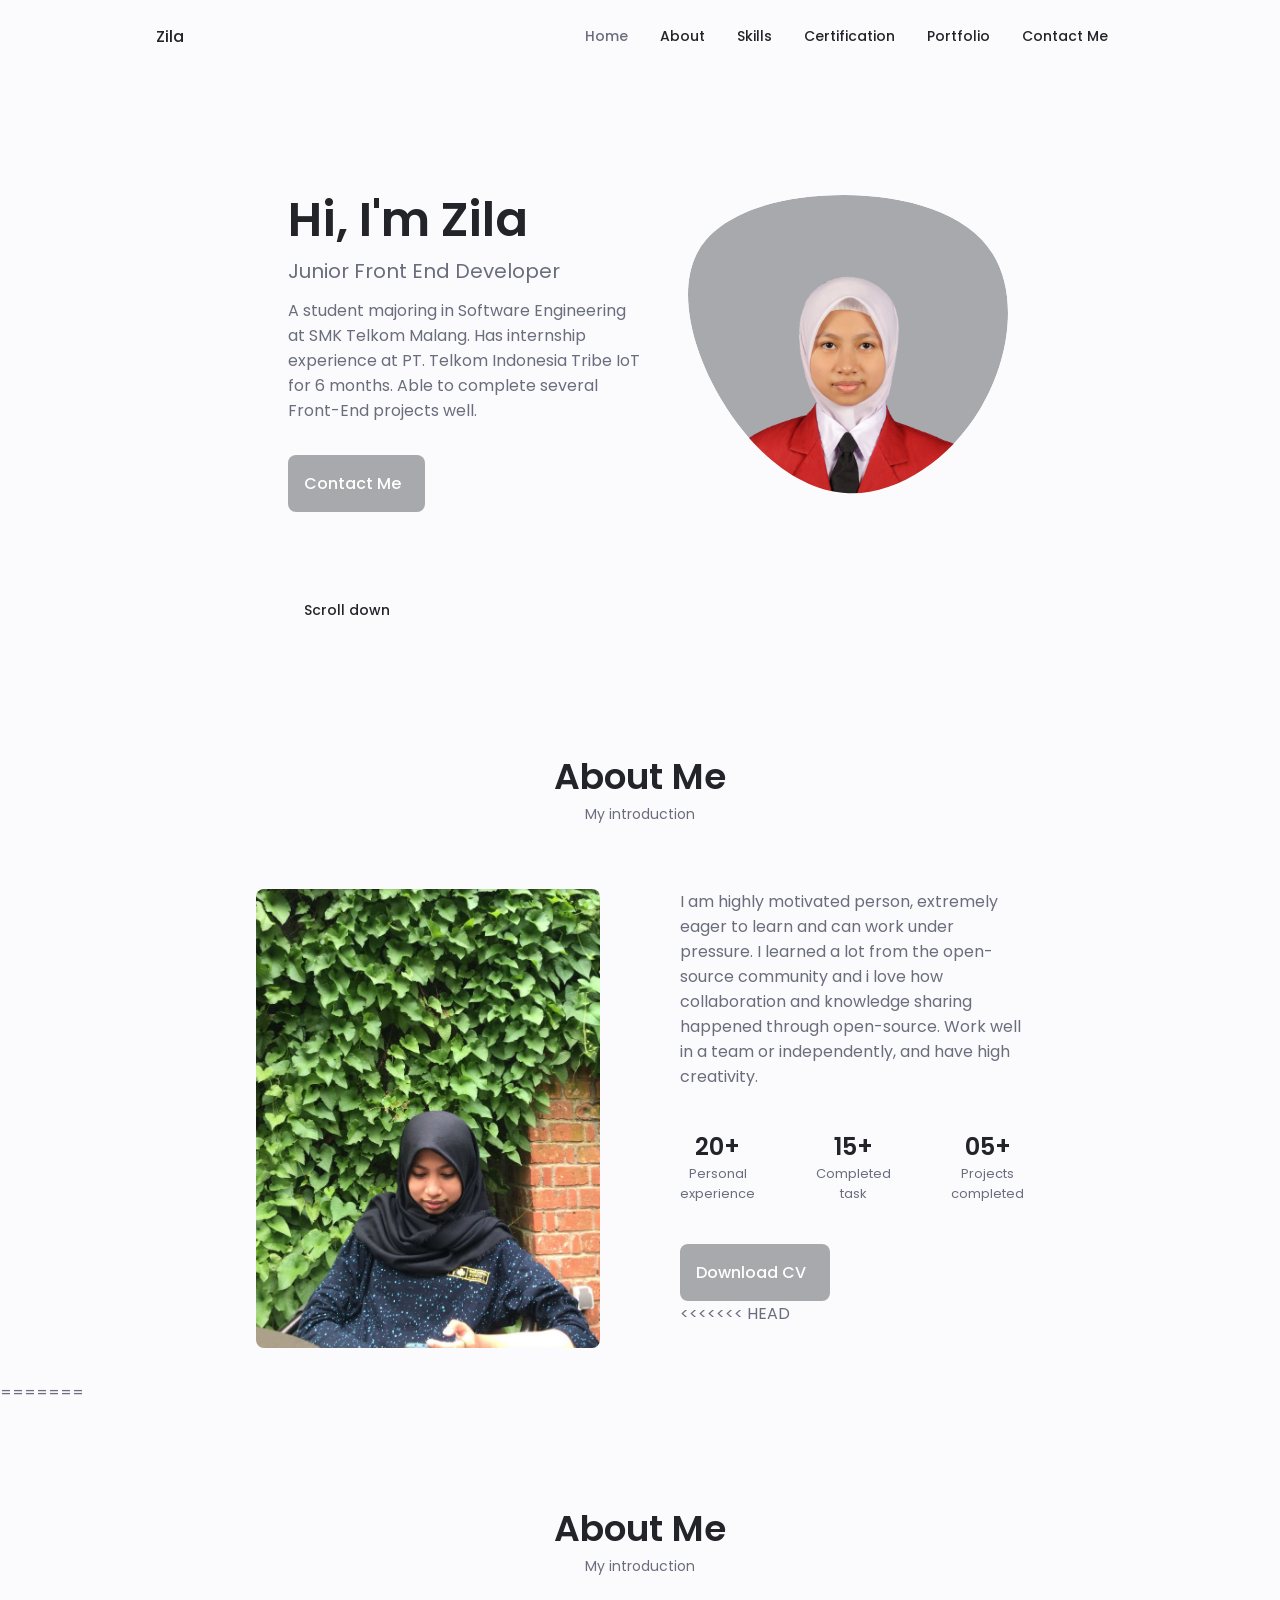
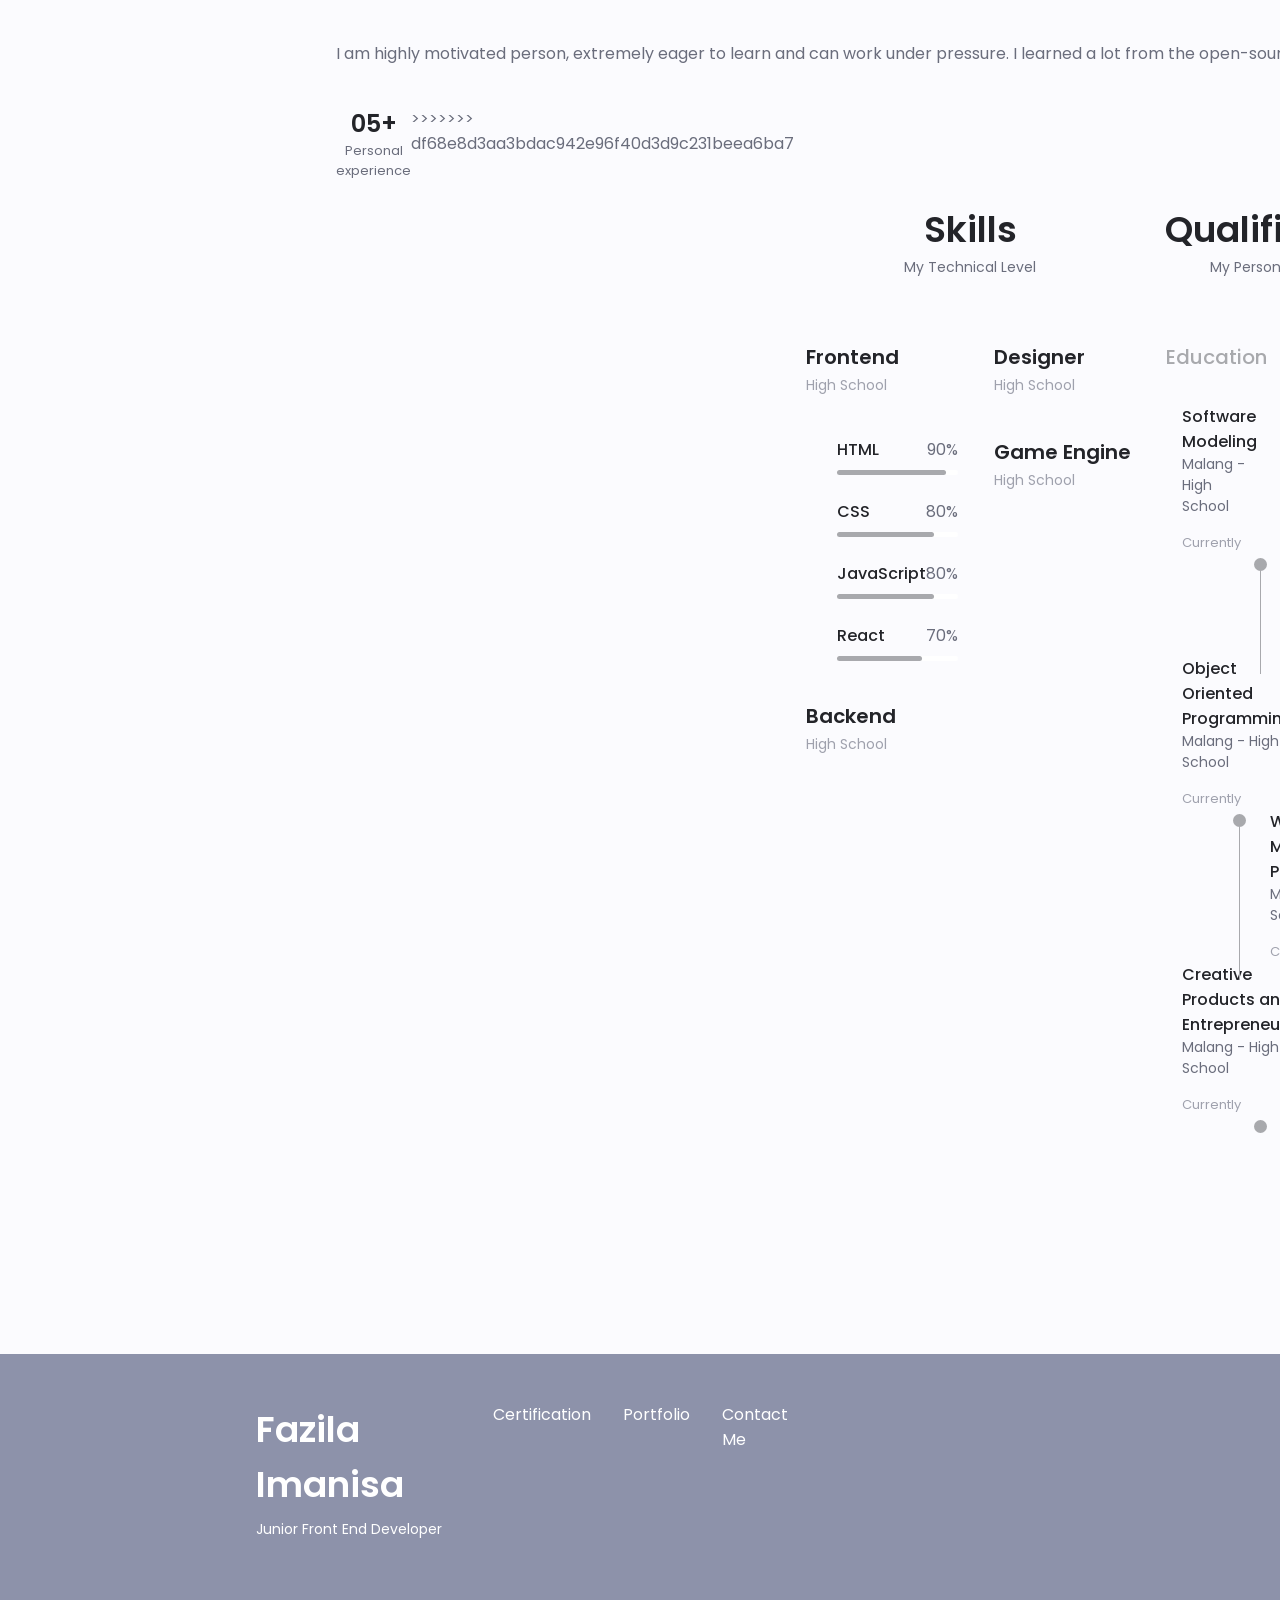
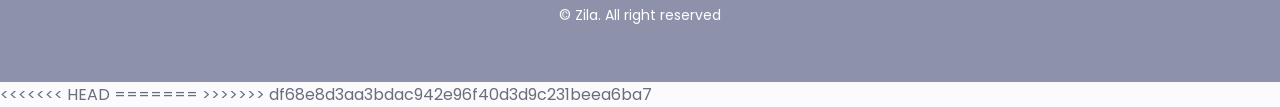
==== index.html @ 058b63bd "several updates" ====
<!DOCTYPE html>
<html lang="en">
  <head>
    <meta charset="UTF-8" />
    <meta name="viewport" content="width=device-width, initial-scale=1.0" />

    <!--==================== UNICONS ====================-->
    <link
      rel="stylesheet"
      href="https://unicons.iconscout.com/release/v4.0.0/css/line.css"
    />

    <!--==================== SWIPER CSS ====================-->
    <link rel="stylesheet" href="assets/css/swiper-bundle.min.css" />

    <!--==================== CSS ====================-->
    <link rel="stylesheet" href="assets/css/styles.css" />

    <link
      href="assets/favicon/z/android-chrome-512x512.png"
      rel="shortcut icon"
    />
    <link
      rel="apple-touch-icon"
      sizes="180x180"
      href="assets/favicon/z/apple-touch-icon.png"
    />
    <link
      rel="icon"
      type="image/png"
      sizes="32x32"
      href="assets/favicon/z/favicon-32x32.png"
    />
    <link
      rel="icon"
      type="image/png"
      sizes="16x16"
      href="assets/favicon/z/favicon-16x16.png"
    />

    <title>Welcome!</title>
  </head>

  <body>
    <!--==================== HEADER ====================-->
    <header class="header" id="header">
      <nav class="nav container">
        <a href="#" class="nav_logo">Zila</a>

        <div class="nav_menu" id="nav-menu">
          <ul class="nav_list grid">
            <li class="nav_item">
              <a href="#home" class="nav_link active-link">
                <i class="uil uil-estate nav_icon"></i> Home
              </a>
            </li>
            <li class="nav_item">
              <a href="#about" class="nav_link">
                <i class="uil uil-user nav_icon"></i>About
              </a>
            </li>
            <li class="nav_item">
              <a href="#skills" class="nav_link">
                <i class="uil uil-file-info-alt nav_icon"></i>Skills
              </a>
            </li>
            <li class="nav_item">
              <a href="#services" class="nav_link">
                <i class="uil uil-briefcase nav_icon"></i>Certification
              </a>
            </li>
            <li class="nav_item">
              <a href="#portofolio" class="nav_link">
                <i class="uil uil-scenery nav_icon"></i>Portfolio
              </a>
            </li>
            <li class="nav_item">
              <a href="#contact" class="nav_link">
                <i class="uil uil-message nav_icon"></i>Contact Me
              </a>
            </li>
          </ul>
          <i class="uil uil-times nav_close" id="nav-close"></i>
        </div>

        <div class="nav_btns">
          <!--Theme change button -->
          <i class="uil uil-moon change-theme" id="theme-button"></i>
          <div class="nav_toggle" id="nav-toggle">
            <i class="uil uil-apps"></i>
          </div>
        </div>
      </nav>
    </header>

    <!--==================== MAIN ====================-->
    <main class="main">
      <!--==================== HOME ====================-->
      <section class="home section" id="home">
        <div class="home_container container grid">
          <div class="home_content grid">
            <div class="home_social">
              <a
                href="https://www.linkedin.com/in/fazila-imanisa/"
                target="_blank"
                class="home_social-icon"
              >
                <i class="uil uil-linkedin-alt"></i>
              </a>

              <a
                href="mailto:fazilaimanisabusiness@gmail.com"
                target="_blank"
                class="home_social-icon"
              >
                <i class="uil uil-envelope"></i>
              </a>

              <a
                href="https://www.github.com/FazilaImanisa/"
                target="_blank"
                class="home_social-icon"
              >
                <i class="uil uil-github-alt"></i>
              </a>
            </div>

            <div class="home_img">
              <svg
                class="home_blob"
                viewBox="0 0 200 187"
                xmlns="http://www.w3.org/2000/svg"
                xmlns:xlink="http://www.w3.org/1999/xlink"
              >
                <mask id="mask0" mask-type="alpha">
                  <path
                    d="M190.312 36.4879C206.582 62.1187 201.309 102.826 182.328 134.186C163.346 165.547 
                                    130.807 187.559 100.226 186.353C69.6454 185.297 41.0228 161.023 21.7403 129.362C2.45775 
                                    97.8511 -7.48481 59.1033 6.67581 34.5279C20.9871 10.1032 59.7028 -0.149132 97.9666 
                                    0.00163737C136.23 0.303176 174.193 10.857 190.312 36.4879Z"
                  />
                </mask>
                <g mask="url(#mask0)">
                  <path
                    d="M190.312 36.4879C206.582 62.1187 201.309 102.826 182.328 134.186C163.346 
                                    165.547 130.807 187.559 100.226 186.353C69.6454 185.297 41.0228 161.023 21.7403 
                                    129.362C2.45775 97.8511 -7.48481 59.1033 6.67581 34.5279C20.9871 10.1032 59.7028 
                                    -0.149132 97.9666 0.00163737C136.23 0.303176 174.193 10.857 190.312 36.4879Z"
                  />

                  <image
                    class="home_blob-img"
                    x="12"
                    y="18"
                    xlink:href="assets/img/profil.png"
                  />
                </g>
              </svg>
            </div>

            <div class="home_data">
              <h1 class="home_title">Hi, I'm Zila</h1>
              <h3 class="home_subtitle">Junior Front End Developer</h3>
              <p class="home_description">
                A student majoring in Software Engineering at SMK Telkom Malang.
                Has internship experience at PT. Telkom Indonesia Tribe IoT for 6
                months. Able to complete several Front-End projects well.
              </p>
              <a href="#contact" class="button button--flex">
                Contact Me <i class="uil uil-message button_icon"></i>
              </a>
            </div>
          </div>

          <div class="home_scroll">
            <a href="#about" class="home_scroll-button button--flex">
              <i class="uil uil-mouse-alt home_scroll-mouse"></i>
              <span class="home_scroll-name">Scroll down</span>
              <i class="uil uil-arrow-down home_scroll-arrow"></i>
            </a>
          </div>
        </div>
      </section>

      <!--==================== ABOUT ====================-->
      <section class="about section" id="about">
        <h2 class="section_title">About Me</h2>
        <span class="section_subtitle">My introduction</span>

        <div class="about_container container grid">
          <img src="assets/img/about.jpg" alt="" class="about_img" />

          <div class="about_data">
            <p class="about_description">
              I am highly motivated person, extremely eager to learn and can
              work under pressure. I learned a lot from the open-source
              community and i love how collaboration and knowledge sharing
              happened through open-source. Work well in a team or independently, and
              have high creativity.
            </p>

            <div class="about_info">
              <div>
                <span class="about_info-title">20+</span>
                <span class="about_info-name"
                  >Personal <br />
                  experience</span
                >
              </div>

              <div>
                <span class="about_info-title">15+</span>
                <span class="about_info-name"
                  >Completed <br />
                  task
                </span>
              </div>

              <div>
                <span class="about_info-title">05+</span>
                <span class="about_info-name">
                  Projects <br />
                  completed</span
                >
              </div>
            </div>

            <div class="about_buttons">
              <a
                download=""
                href="assets/pdf/CV.pdf"
                class="button button--flex"
              >
                Download CV<i class="uil uil-download-alt button_icon"></i>
              </a>
            </div>
<<<<<<< HEAD
          </div>
        </div>
      </section>
=======
        </section>

        <!--==================== ABOUT ====================-->
        <section class="about section" id="about">
            <h2 class="section_title">About Me</h2>
            <span class="section_subtitle">My introduction</span>

            <div class="about_container container grid">
                <img src="assets/img/about.jpg" alt="" class="about_img">

                <div class="about_data">
                    <p class="about_description">I am highly
                        motivated person, extremely eager to learn and can work under
                        pressure.
                        I learned a lot from the open-source community and i love how collaboration and knowledge
                        sharing happened through open-source.</p>

                    <div class="about_info">
                        <div>
                            <span class="about_info-title">05+</span>
                            <span class="about_info-name">Personal <br> experience</span>
                        </div>
>>>>>>> df68e8d3aa3bdac942e96f40d3d9c231beea6ba7

      <!--==================== SKILLS ====================-->
      <section class="skills section" id="skills">
        <h2 class="section_title">Skills</h2>
        <span class="section_subtitle">My Technical Level</span>

        <dviv class="skills_container container grid">
          <div>
            <!--==================== SKILLS 1 ====================-->
            <div class="skills_content skills_open">
              <div class="skills_header">
                <i class="uil uil-brackets-curly skills_icon"></i>

                <div>
                  <h1 class="skills_title">Frontend</h1>
                  <span class="skills_subtitle">High School</span>
                </div>

                <i class="uil uil-angle-down skills_arrow"></i>
              </div>

              <div class="skills_list grid">
                <div class="skills_data">
                  <div class="skills_titles">
                    <h3 class="skills_name">HTML</h3>
                    <span class="skills_number">90%</span>
                  </div>
                  <div class="skills_bar">
                    <span class="skills_percentage skills_html"></span>
                  </div>
                </div>

                <div class="skills_data">
                  <div class="skills_titles">
                    <h3 class="skills_name">CSS</h3>
                    <span class="skills_number">80%</span>
                  </div>
                  <div class="skills_bar">
                    <span class="skills_percentage skills_css"></span>
                  </div>
                </div>

                <div class="skills_data">
                  <div class="skills_titles">
                    <h3 class="skills_name">JavaScript</h3>
                    <span class="skills_number">80%</span>
                  </div>
                  <div class="skills_bar">
                    <span class="skills_percentage skills_js"></span>
                  </div>
                </div>

                <div class="skills_data">
                  <div class="skills_titles">
                    <h3 class="skills_name">React</h3>
                    <span class="skills_number">70%</span>
                  </div>
                  <div class="skills_bar">
                    <span class="skills_percentage skills_react"></span>
                  </div>
                </div>
              </div>
            </div>

            <!--==================== SKILLS 2 ====================-->
            <div class="skills_content skills_close">
              <div class="skills_header">
                <i class="uil uil-server-network skills_icon"></i>

                <div>
                  <h1 class="skills_title">Backend</h1>
                  <span class="skills_subtitle">High School</span>
                </div>

                <i class="uil uil-angle-down skills_arrow"></i>
              </div>

              <div class="skills_list grid">
                <div class="skills_data">
                  <div class="skills_titles">
                    <h3 class="skills_name">PHP</h3>
                    <span class="skills_number">80%</span>
                  </div>
                  <div class="skills_bar">
                    <span class="skills_percentage skills_php"></span>
                  </div>
                </div>

                <div class="skills_data">
                  <div class="skills_titles">
                    <h3 class="skills_name">Node JS</h3>
                    <span class="skills_number">75%</span>
                  </div>
                  <div class="skills_bar">
                    <span class="skills_percentage skills_node"></span>
                  </div>
                </div>

                <div class="skills_data">
                  <div class="skills_titles">
                    <h3 class="skills_name">Java</h3>
                    <span class="skills_number">60%</span>
                  </div>
                  <div class="skills_bar">
                    <span class="skills_percentage skills_java"></span>
                  </div>
                </div>

                <div class="skills_data">
                  <div class="skills_titles">
                    <h3 class="skills_name">C#</h3>
                    <span class="skills_number">60%</span>
                  </div>
                  <div class="skills_bar">
                    <span class="skills_percentage skills_java"></span>
                  </div>
                </div>
              </div>
            </div>
          </div>

          <div>
            <!--==================== SKILLS 3 ====================-->
            <div class="skills_content skills_close">
              <div class="skills_header">
                <i class="uil uil-swatchbook skills_icon"></i>

                <div>
                  <h1 class="skills_title">Designer</h1>
                  <span class="skills_subtitle">High School</span>
                </div>

                <i class="uil uil-angle-down skills_arrow"></i>
              </div>

              <div class="skills_list grid">
                <div class="skills_data">
                  <div class="skills_titles">
                    <h3 class="skills_name">Canva</h3>
                    <span class="skills_number">90%</span>
                  </div>
                  <div class="skills_bar">
                    <span class="skills_percentage skills_canva"></span>
                  </div>
                </div>

                <div class="skills_data">
                  <div class="skills_titles">
                    <h3 class="skills_name">Figma</h3>
                    <span class="skills_number">70%</span>
                  </div>
                  <div class="skills_bar">
                    <span class="skills_percentage skills_figma"></span>
                  </div>
                </div>

                <div class="skills_data">
                  <div class="skills_titles">
                    <h3 class="skills_name">Adobe Photoshop</h3>
                    <span class="skills_number">65%</span>
                  </div>
                  <div class="skills_bar">
                    <span class="skills_percentage skills_photoshop"></span>
                  </div>
                </div>
              </div>
            </div>

            <div>
              <!--==================== SKILLS 3 ====================-->
              <div class="skills_content skills_close">
                <div class="skills_header">
                  <i class="uil uil-hard-hat skills_icon"></i>

                  <div>
                    <h1 class="skills_title">Game Engine</h1>
                    <span class="skills_subtitle">High School</span>
                  </div>

                  <i class="uil uil-angle-down skills_arrow"></i>
                </div>

                <div class="skills_list grid">
                  <div class="skills_data">
                    <div class="skills_titles">
                      <h3 class="skills_name">Unity</h3>
                      <span class="skills_number">50%</span>
                    </div>
                    <div class="skills_bar">
                      <span class="skills_percentage skills_unity"></span>
                    </div>
                  </div>

                  <div class="skills_data">
                    <div class="skills_titles">
                      <h3 class="skills_name">Blender</h3>
                      <span class="skills_number">50%</span>
                    </div>
                    <div class="skills_bar">
                      <span class="skills_percentage skills_blender"></span>
                    </div>
                  </div>
                </div>
              </div>
            </div>
          </div>
        </dviv>
      </section>

      <!--==================== QUALIFICATION ====================-->
      <section class="qualification section">
        <h2 class="section_title">Qualification</h2>
        <span class="section_subtitle">My Personal Journey</span>

        <div class="qualification_container container">
          <div class="qualification_tabs">
            <div
              class="qualification_button button--flex qualification_active"
              data-target="#education"
            >
              <i class="uil uil-graduation-cap qualification_icon"></i>
              Education
            </div>

            <div class="qualification_button button--flex" data-target="#work">
              <i class="uil uil-briefcase-alt qualification_icon"></i>
              Internship
            </div>
          </div>

          <div class="qualification_sections">
            <!--==================== QUALIFICATION CONTENT 1 ====================-->
            <div
              class="qualification_content qualification_active"
              data-content
              id="education"
            >
              <!--==================== QUALIFICATION 1 ====================-->
              <div class="qualification_data">
                <div>
                  <h3 class="qualification_title">Software Modeling</h3>
                  <span class="qualification_subtitle"
                    >Malang - High School</span
                  >
                  <div class="qualification_calendar">
                    <i class="uil uil-calendar-alt"></i>
                    Currently
                  </div>
                </div>

                <div>
                  <span class="qualification_rounder"></span>
                  <span class="qualification_line"></span>
                </div>
              </div>

              <!--==================== QUALIFICATION 2 ====================-->
              <div class="qualification_data">
                <div></div>

                <div>
                  <span class="qualification_rounder"></span>
                  <span class="qualification_line"></span>
                </div>

                <div>
                  <h3 class="qualification_title">Databases</h3>
                  <span class="qualification_subtitle"
                    >Malang - High School</span
                  >
                  <div class="qualification_calendar">
                    <i class="uil uil-calendar-alt"></i>
                    Currently
                  </div>
                </div>
              </div>

              <!--==================== QUALIFICATION 3 ====================-->
              <div class="qualification_data">
                <div>
                  <h3 class="qualification_title">
                    Object Oriented Programming
                  </h3>
                  <span class="qualification_subtitle"
                    >Malang - High School</span
                  >
                  <div class="qualification_calendar">
                    <i class="uil uil-calendar-alt"></i>
                    Currently
                  </div>
                </div>

                <div>
                  <span class="qualification_rounder"></span>
                  <span class="qualification_line"></span>
                </div>
              </div>

              <!--==================== QUALIFICATION 4 ====================-->
              <div class="qualification_data">
                <div></div>

                <div>
                  <span class="qualification_rounder"></span>
                  <span class="qualification_line"></span>
                </div>

                <div>
                  <h3 class="qualification_title">
                    Web And Mobile Programming
                  </h3>
                  <span class="qualification_subtitle"
                    >Malang - High School</span
                  >
                  <div class="qualification_calendar">
                    <i class="uil uil-calendar-alt"></i>
                    Currently
                  </div>
                </div>
              </div>

              <!--==================== QUALIFICATION 5 ====================-->
              <div class="qualification_data">
                <div>
                  <h3 class="qualification_title">
                    Creative Products and Entrepreneurship
                  </h3>
                  <span class="qualification_subtitle"
                    >Malang - High School</span
                  >
                  <div class="qualification_calendar">
                    <i class="uil uil-calendar-alt"></i>
                    Currently
                  </div>
                </div>

                <div>
                  <span class="qualification_rounder"></span>
                  <span class="qualification_line"></span>
                </div>
              </div>

              <!--==================== QUALIFICATION 4 ====================-->
              <div class="qualification_data">
                <div></div>

                <div>
                  <span class="qualification_rounder"></span>
                  <!-- <span class="qualification_line"></span> -->
                </div>

                <div>
                  <h3 class="qualification_title">Framework</h3>
                  <span class="qualification_subtitle"
                    >Malang - High School</span
                  >
                  <div class="qualification_calendar">
                    <i class="uil uil-calendar-alt"></i>
                    Currently
                  </div>
                </div>
              </div>
            </div>

            <!--==================== QUALIFICATION CONTENT 2 ====================-->
            <div class="qualification_content" data-content id="work">
              <!--==================== QUALIFICATION 1 ====================-->
              <div class="qualification_data">
                <div>
                  <h3 class="qualification_title">Technical Support</h3>
                  <span class="qualification_subtitle">South Jakarta</span>
                  <div class="qualification_calendar">
                    <i class="uil uil-calendar-alt"></i>
                    June - November 2022
                  </div>
                </div>
                <div>
                  <span class="qualification_rounder"></span>
                  <span class="qualification_line"></span>
                </div>
              </div>

              <!--==================== QUALIFICATION 2 ====================-->
              <div class="qualification_data">
                <div></div>

                <div>
                  <span class="qualification_rounder"></span>
                  <!-- <span class="qualification_line"></span> -->
                </div>

                <div>
                  <h3 class="qualification_title">Front-end Developer</h3>
                  <span class="qualification_subtitle">South Jakarta</span>
                  <div class="qualification_calendar">
                    <i class="uil uil-calendar-alt"></i>
                    June - November 2022
                  </div>
                </div>
              </div>
            </div>
          </div>
        </div>
      </section>

      <!--==================== SERVICES ====================-->
      <section class="services section" id="services">
        <h2 class="section_title">Certification</h2>
        <span class="section_subtitle">My Appreciation</span>

        <div class="services_container container grid">
          <!--==================== SERVICES 1 ====================-->
          <div class="services_content">
            <div>
              <i class="uil uil-presentation-check services_icon"></i>
              <h3 class="services_title">
                TOP 50 <br />
                Business Plan Competition
              </h3>
            </div>

            <span
              class="button button--flex button--small button--link services_button"
            >
              View More
              <i class="uil uil-arrow-right button_icon"></i>
            </span>

            <div class="services_modal">
              <div class="services_modal-content">
                <h4 class="services_modal-title">
                  TOP 50 <br />
                  Business Plan Competition
                </h4>
                <i class="uil uil-times services_modal-close"></i>

                <ul class="services_modal-services grid">
                  <li class="services_modal-service">
                    <i class="uil uil-check-circle services_modal-icon"></i>
                    <p>An innovative solutions to solve a problem.</p>
                  </li>

                  <li class="services_modal-service">
                    <i class="uil uil-check-circle services_modal-icon"></i>
                    <p>Analyze potential market and marketing.</p>
                  </li>

                  <li class="services_modal-service">
                    <i class="uil uil-check-circle services_modal-icon"></i>
                    <p>Analyze product production.</p>
                  </li>

                  <li class="services_modal-service">
                    <i class="uil uil-check-circle services_modal-icon"></i>
                    <p>Business impact and risk analysis.</p>
                  </li>
                </ul>
              </div>
            </div>
          </div>

          <!--==================== SERVICES 2 ====================-->
          <div class="services_content">
            <div>
              <i class="uil uil-language services_icon"></i>
              <h3 class="services_title">
                Bronze <br />
                Medallist
              </h3>
            </div>

            <span
              class="button button--flex button--small button--link services_button"
            >
              View More
              <i class="uil uil-arrow-right button_icon"></i>
            </span>

            <div class="services_modal">
              <div class="services_modal-content">
                <h4 class="services_modal-title">
                  Bronze <br />
                  Medallist
                </h4>
                <i class="uil uil-times services_modal-close"></i>

                <ul class="services_modal-services grid">
                  <li class="services_modal-service">
                    <i class="uil uil-check-circle services_modal-icon"></i>
                    <p>Ability to understand foreign language.</p>
                  </li>

                  <li class="services_modal-service">
                    <i class="uil uil-check-circle services_modal-icon"></i>
                    <p>Capabilty to speak both languages.</p>
                  </li>

                  <li class="services_modal-service">
                    <i class="uil uil-check-circle services_modal-icon"></i>
                    <p>Above average intelligence.</p>
                  </li>

                  <li class="services_modal-service">
                    <i class="uil uil-check-circle services_modal-icon"></i>
                    <p>Skills that are still being honed.</p>
                  </li>
                </ul>
              </div>
            </div>
          </div>

          <!--==================== SERVICES 3 ====================-->
          <div class="services_content">
            <div>
              <i class="uil uil-briefcase-alt services_icon"></i>
              <h3 class="services_title">
                Telkom IoT <br />
                Internship
              </h3>
            </div>

            <span
              class="button button--flex button--small button--link services_button"
            >
              View More
              <i class="uil uil-arrow-right button_icon"></i>
            </span>

            <div class="services_modal">
              <div class="services_modal-content">
                <h4 class="services_modal-title">
                  Telkom IoT <br />
                  Internship
                </h4>
                <i class="uil uil-times services_modal-close"></i>

                <ul class="services_modal-services grid">
                  <li class="services_modal-service">
                    <i class="uil uil-check-circle services_modal-icon"></i>
                    <p>
                      Preparing IoT products so that they are ready to be
                      installed in various regions in Indonesia.
                    </p>
                  </li>

                  <li class="services_modal-service">
                    <i class="uil uil-check-circle services_modal-icon"></i>
                    <p>
                      Develop IoT products directly to consumers and speed up
                      the duration of product installation work.
                    </p>
                  </li>

                  <li class="services_modal-service">
                    <i class="uil uil-check-circle services_modal-icon"></i>
                    <p>
                      Finished the front-end configuration page project properly
                      so that it looks more nice and neat to look at.
                    </p>
                  </li>

                  <!--<li class="services_modal-service">
                            <i class="uil uil-check-circle services_modal-icon"></i>
                            <p>I position your company brand</p>
                        </li> -->
                </ul>
              </div>
            </div>
          </div>
        </div>
      </section>

      <!--==================== PORTFOLIO ====================-->
      <section class="portofolio section" id="portofolio">
        <h2 class="section_title">Portfolio</h2>
        <span class="section_subtitle">Most Recent Work</span>

        <div class="portofolio_container container swiper MySwiper">
          <div class="swiper-wrapper">
            <!--==================== PORTFOLIO 1 ====================-->
            <div class="portofolio_content grid swiper-slide">
              <img
                src="assets/img/portofolioo.png"
                alt=""
                class="portofolio_img"
              />

              <div class="portofolio_data">
                <h3 class="portofolio_title">CRUD using PHP MySQL</h3>
                <p class="portofolio_description">
                  CRUD, Log-in, dan Transaksi menggunakan PHP MySQL.
                </p>
                <a
                  href="https://github.com/FazilaImanisa/rent-car"
                  class="button button--flex button--small portofolio_button"
                >
                  Source Code
                  <i class="uil uil-arrow-right button_icon"></i>
                </a>
              </div>
            </div>

            <!--==================== PORTOFOLIO 2 ====================-->
            <div class="portofolio_content grid swiper-slide">
              <img
                src="assets/img/portofolio2.png"
                alt=""
                class="portofolio_img"
              />

              <div class="portofolio_data">
                <h3 class="portofolio_title">Basic CSS</h3>
                <p class="portofolio_description">
                  Landing Page kota Tangerang yang menerapkan kosep responsive.
                </p>
                <a
                  href="https://github.com/FazilaImanisa/Basic-CSS/tree/main/Documents/RPL/Bootstrap"
                  class="button button--flex button--small portofolio_button"
                >
                  Source Code
                  <i class="uil uil-arrow-right button_icon"></i>
                </a>
              </div>
            </div>

            <!--==================== PORTOFOLIO 3 ====================-->
            <div class="portofolio_content grid swiper-slide">
              <img
                src="assets/img/portofolio.png"
                alt=""
                class="portofolio_img"
              />

              <div class="portofolio_data">
                <h3 class="portofolio_title">Rest API Upload File + MySQL</h3>
                <p class="portofolio_description">
                  Belajar cara mengunggah file melalui REST API Node JS yang
                  diintegrasikan dengan database MySQL.
                </p>
                <a
                  href="https://github.com/FazilaImanisa/pelanggaran-siswa"
                  class="button button--flex button--small portofolio_button"
                >
                  Source Code
                  <i class="uil uil-arrow-right button_icon"></i>
                </a>
              </div>
            </div>

            <!--==================== PORTOFOLIO 4 ====================-->
            <div class="portofolio_content grid swiper-slide">
              <img src="assets/img/config.png" alt="" class="portofolio_img" />

              <div class="portofolio_data">
                <h3 class="portofolio_title">Responsive Configuration Page</h3>
                <p class="portofolio_description">
                  Membuat Laman Konfigurasi sensor dengan responsive HTML.
                </p>
                <a
                  href="https://github.com/FazilaImanisa/config-page"
                  class="button button--flex button--small portofolio_button"
                >
                  Source Code
                  <i class="uil uil-arrow-right button_icon"></i>
                </a>
              </div>
            </div>
          </div>
          <!-- Add Arrows-->
          <div class="swiper-button-next">
            <i class="uil uil-angle-right-b swiper-portofolio-icon"></i>
          </div>
          <div class="swiper-button-prev">
            <i class="uil uil-angle-left-b swiper-portofolio-icon"></i>
          </div>
          <!-- Add Pagination-->
          <div class="swiper-pagination"></div>
        </div>
      </section>

      <!--==================== PROJECT IN MIND ====================-->
      <section class="project section">
        <div class="project_bg">
          <div class="project_container container grid">
            <div class="project_data">
              <h2 class="project_title">Special Project</h2>
              <p class="project_description">
                Ide inovatif yang berhasil masuk Top 50 Business Plan
                Competition pada SMK Do Well DigiSocial Fest tahun 2020.
              </p>
              <a
                href="https://drive.google.com/drive/folders/16cy520znq1Xom9HQrhU0PiCWST6ccjOG?usp=sharing"
                class="button button--flex button--white"
              >
                More To Know
                <i class="uil uil-message project_icon button_icon"></i>
              </a>
            </div>

            <img src="assets/img/project.png" alt="" class="project_img" />
          </div>
        </div>
      </section>

      <!--==================== TESTIMONIAL ====================-->
      <!-- <section class="testimonial section">
                <h2 class="section_title">Testimonial</h2>
                <span class="section_subtitle">My Client saying</span>

                <div class="testimonial_container container swiper MySwiper">
                    <div class="swiper-wrapper">
                        ==================== TESTIMONIAL 1 ====================
                        <div class="testimonial_content swiper-slide">
                            <div class="testimonial_data">
                                <div class="testimonial_header">
                                    <img src="assets/img/testimoni.png" alt="" class="testimonial_img">
                                
                                    <div>
                                        <h3 class="testimonial_name">Sara Smith</h3>
                                        <span class="testimonial_client">Client</span>
                                    </div>
                                </div>

                                <div>
                                    <i class="uil uil-star testimonial_icon-star"></i>
                                    <i class="uil uil-star testimonial_icon-star"></i>
                                    <i class="uil uil-star testimonial_icon-star"></i>
                                    <i class="uil uil-star testimonial_icon-star"></i>
                                    <i class="uil uil-star testimonial_icon-star"></i>
                                </div>
                            </div>

                            <p class="testimonial_description">I got whbf ajhefjaf jahevburfavuefvua 
                                ajergbuavrghag aieyrvgfakuervfa
                            </p>
                        </div>

                        ==================== TESTIMONIAL 2 ====================
                        <div class="testimonial_content swiper-slide">
                            <div class="testimonial_data">
                                <div class="testimonial_header">
                                    <img src="assets/img/testimoni2.png" alt="" class="testimonial_img">
                                
                                    <div>
                                        <h3 class="testimonial_name">Sara Smith</h3>
                                        <span class="testimonial_client">Client</span>
                                    </div>
                                </div>

                                <div>
                                    <i class="uil uil-star testimonial_icon-star"></i>
                                    <i class="uil uil-star testimonial_icon-star"></i>
                                    <i class="uil uil-star testimonial_icon-star"></i>
                                    <i class="uil uil-star testimonial_icon-star"></i>
                                    <i class="uil uil-star testimonial_icon-star"></i>
                                </div>
                            </div>

                            <p class="testimonial_description">I got whbf ajhefjaf jahevburfavuefvua 
                                ajergbuavrghag aieyrvgfakuervfa
                            </p>
                        </div>
                    </div>

                    <div class="swiper-pagination swiper-pagination-testimonial"></div>
                </div>
            </section> -->

      <!--==================== CONTACT ME ====================-->
      <section class="contact section" id="contact">
        <h2 class="section_title">Contact Me</h2>
        <span class="section_subtitle">Get in touch</span>

        <div class="contact_container container grid">
          <div>
            <div class="contact_information">
              <i class="uil uil-phone contact_icon"></i>

              <div>
                <h3 class="contact_title">Call Me</h3>
                <span class="contact_subtitle">+62 858 5466 6385</span>
              </div>
            </div>

            <div class="contact_information">
              <i class="uil uil-envelope contact_icon"></i>

              <div>
                <h3 class="contact_title">Email</h3>
                <span class="contact_subtitle"
                  >fazilaimanisabusiness@gmail.com</span
                >
              </div>
            </div>

            <div class="contact_information">
              <i class="uil uil-map-marker contact_icon"></i>

              <div>
                <h3 class="contact_title">Location</h3>
                <span class="contact_subtitle">Tangerang - Indonesia</span>
              </div>
            </div>
          </div>

          <form action="" class="contact_form grid">
            <div class="contact_inputs grid">
              <div class="contact_content">
                <label for="" class="contact_label">Name</label>
                <input type="text" class="contact_input" />
              </div>

              <div class="contact_content">
                <label for="" class="contact_label">Email</label>
                <input type="email" class="contact_input" />
              </div>
            </div>
            <div class="contact_content">
              <label for="" class="contact_label">Project</label>
              <input type="text" class="contact_input" />
            </div>

            <div class="contact_content">
              <label for="" class="contact_label">Message</label>
              <textarea
                name=""
                id=""
                cols="0"
                rows="7"
                class="contact_input"
              ></textarea>
            </div>

            <div>
              <a
                href="mailto:fazilaimanisabusiness@gmail.com"
                class="button button--flex"
              >
                Send Message
                <i class="uil uil-message button_icon"></i>
              </a>
            </div>
          </form>
        </div>
      </section>
    </main>

    <!--==================== FOOTER ====================-->
    <footer class="footer">
      <div class="footer_bg">
        <div class="footer_container container grid">
          <div>
            <h1 class="footer_title">Fazila Imanisa</h1>
            <span class="footer_subtitle">Junior Front End Developer</span>
          </div>

          <ul class="footer_links">
            <li>
              <a href="#services" class="footer_link">Certification</a>
            </li>
            <li>
              <a href="#portofolio" class="footer_link">Portfolio</a>
            </li>
            <li>
              <a href="#contact" class="footer_link">Contact Me</a>
            </li>
          </ul>

          <div class="footer_socials">
            <a
              href="https://www.facebook.com/nisa.fazila.5/"
              target="_blank"
              class="footer_social"
            >
              <i class="uil uil-facebook-f"></i>
            </a>
            <a
              href="https://twitter.com/"
              target="_blank"
              class="footer_social"
            >
              <i class="uil uil-twitter-alt"></i>
            </a>
            <a
              href="https://www.instagram.com/fazlmsa/"
              target="_blank"
              class="footer_social"
            >
              <i class="uil uil-instagram"></i>
            </a>
          </div>
        </div>

        <p class="footer_copy">&#169; Zila. All right reserved</p>
      </div>
    </footer>

    <!--==================== SCROLL TOP ====================-->
    <a href="#" class="scrollup" id="scroll-up">
      <i class="uil uil-arrow-up scrollup_icon"></i>
    </a>

    <!--==================== SWIPER JS ====================-->
    <script src="assets/js/swiper-bundle.min.js"></script>

    <!--==================== MAIN JS ====================-->
    <script src="assets/js/main.js"></script>
<<<<<<< HEAD
  </body>
=======
</body>

>>>>>>> df68e8d3aa3bdac942e96f40d3d9c231beea6ba7
</html>
---- assets/css/styles.css ----
/*==================== GOOGLE FONTS ====================*/
@import url('https://fonts.googleapis.com/css2?family=Poppins:wght@400;500;600&display=swap');

/*==================== VARIABLES CSS ====================*/
:root {
    --header-height: 3rem;

    /*========== Colors ==========*/
    /* Change favorite color */
    --hue-color: 230; /*Purple 250 - Green 142 - Blue 230 - Pink 340*/

    /* HSL color mode */
    --first-color: hsl(var(--hue-color), 3%, 67%);
    --first-color-second: hsl(var(--hue-color), 15%, 61%);
    --first-color-alt: hsl(var(--hue-color), 4%, 53%);
    --first-color-lighter: hsl(var(--hue-color), 12%, 85%);
    --title-color: hsl(var(--hue-color), 8%, 15%);
    --text-color: hsl(var(--hue-color), 8%, 45%);
    --text-color-light: hsl(var(--hue-color), 8%, 65%);
    --input-color: hsl(var(--hue-color), 70%, 96%);
    --body-color: hsl(var(--hue-color), 60%, 99%);
    --container-color: #fff;
    --scroll-bar-color: hsl(var(--hue-color), 12%, 90%);
    --scroll-thumb-color: hsl(var(--hue-color), 12%, 80%);

    /*========== Font and typography ==========*/
    --body-font: 'Poppins', sans-serif;;

    /* .5rem = 8px, 1rem = 16px, 1.5rem = 24px ... */
    --big-font-size: 2rem;
    --h1-font-size: 1.5rem;
    --h2-font-size: 1.25rem;
    --h3-font-size: 1.125rem;
    --normal-font-size: .938rem;
    --small-font-size: .813rem;
    --smaller-font-size: .75rem;

    /*========== Font weight ==========*/
    --font-medium: 500;
    --font-semi-bold: 600;

    /*========== Margenes Bottom ==========*/
    /* .25rem = 4px, .5rem = 8px, .75rem = 12px ... */
    --mb-0-25: .25rem;
    --mb-0-5: .5rem;
    --mb-0-75: .75rem;
    --mb-1: 1rem;
    --mb-1-5: 1.5rem;
    --mb-2: 2rem;
    --mb-2-5: 2.5rem;
    --mb-3: 3rem;

    /*========== z index ==========*/
    --z-tooltip: 10;
    --z-fixed: 100;
    --z-modal: 1000;
}

/* Font size for large devices */
@media screen and (min-width: 968px) {
    :root {
        --big-font-size: 3rem;
        --h1-font-size: 2.25rem;
        --h2-font-size: 1.5rem;
        --h3-font-size: 1.25rem;
        --normal-font-size: 1rem;
        --small-font-size: .875rem;
        --smaller-font-size: .813rem;
    }
}

/*========== Variables Dark theme ==========*/
body.dark-theme{
    --first-color-second: hsl(var(--hue-color), 30%, 8%);
    --title-color: hsl(var(--hue-color), 8%, 95%);
    --text-color: hsl(var(--hue-color), 8%, 75%);
    --input-color: hsl(var(--hue-color), 29%, 16%);
    --body-color: hsl(var(--hue-color), 28%, 12%);
    --container-color: hsl(var(--hue-color), 29%, 16%);
    --scroll-bar-color: hsl(var(--hue-color), 12%, 48%);
    --scroll-thumb-color: hsl(var(--hue-color), 12%, 36%);
}
/*========== Button Dark/Light ==========*/
.nav_btns{
    display: flex;
    align-items: center;
}

.change-theme{
    font-size: 1.25rem;
    color: var(--title-color);
    margin-right: var(--mb-1);
    cursor: pointer;
}

.change-theme:hover{
    color: var(--first-color);
}
/*==================== BASE ====================*/
*{
    box-sizing: border-box;
    padding: 0%;
    margin: 0%;
}

html{
    scroll-behavior: smooth;
}

body{
    margin: 0 0 var(--header-height) 0;
    font-family: var(--body-font);
    font-size: var(--normal-font-size);
    background-color: var(--body-color);
    color: var(--text-color);
}

h1,h2,h3,h4{
    color: var(--title-color);
    font-weight: var(--font-semi-bold);
}

ul{
    list-style: none;
}
a{
    text-decoration: none;
}

img{
    max-width: 100%;
    height: auto;
}

/*==================== REUSABLE CSS CLASSES ====================*/
.section{
    padding: 2rem;
}

.section_title{
    font-size: var(--h1-font-size); 
}

.section_subtitle{
    display: block;
    font-size: var(--small-font-size);
    margin-bottom: var(--mb-3);
}


.section_title,
.section_subtitle{
    text-align: center;
}

/*==================== LAYOUT ====================*/
.container{
    max-width: 768px;
    margin-left: var(--mb-1-5);
    margin-right: var(--mb-1-5);
}

.grid{
    display: grid;
    gap: 1.5rem;
}

.header{
    width: 100%;
    position: fixed;
    bottom: 0;
    left: 0;
    z-index: var(--z-fixed);
    background-color: var(--body-color);
}
/*==================== NAV ====================*/
.nav{
    max-width: 968px;
    height: var(--header-height);
    display: flex;
    justify-content: space-between;
    align-items: center;
}

.nav_logo,
.nav_toggle{
    color: var(--title-color);
    font-weight: var(--font-medium);
}

.nav_logo:hover{
    color: var(--first-color);
}

.nav_toggle{
    font-size: 1.1rem;
    cursor: pointer;
}

.nav_toggle:hover{
    color: var(--first-color);
}

@media screen and (max-width: 767px) {
    .nav_menu{
        position: fixed;
        bottom: -100%;
        left: 0;
        width: 100%;
        background-color: var(--body-color);
        padding: 2rem 1.5rem 4rem;
        box-shadow: 0 -1px 4px rgba(0, 0, 0, 15);
        border-radius: 1.5rem 1.5rem 0 0;
        transition: .3s;
    }
}

.nav_list{
    grid-template-columns: repeat(3, 1fr);
    gap: 2rem;
}

.nav_link{
    display: flex;
    flex-direction: column;
    align-items: center;
    font-size: var(--small-font-size);
    color: var(--title-color);
    font-weight: var(--font-medium);
}

.nav_link:hover{
    color: var(--first-color);
}

.nav_icon{
    font-size: 1.2rem;
}

.nav_close{
    position: absolute;
    right: 1.3rem;
    bottom: .5rem;
    font-size: 1.5rem;
    cursor: pointer;
    color: var(--first-color);
}

.nav_close:hover{
    color: var(--first-color-alt);
}

/* show menu */
.show-menu{
    bottom: 0;
}

/* Active link */
.active-link{
    color: var(--first-color-);
}

/* Change background header */
.scroll-header{
    box-shadow: 0 -1px 4px rgba(0,0,0,.15);
}

/*==================== HOME ====================*/
.home_container{
    gap: 1rem;
}

.home_content{
    grid-template-columns: .5fr 3fr;
    padding-top: 3.5rem;
    align-items: center;
}

.home_social{
    display: grid;
    grid-template-columns: max-content;
    row-gap: 1rem;
}

.home_social-icon{
    font-size: 1.25rem;
    color: var(--first-color)
}

.home_social-icon:hover{
    color: var(--first-color-alt);
}

.home_blob{
    width: 200px;
    fill: var(--first-color);
}

.home_blob-img{
    width: 170px;
}

.home_data{
    grid-column: 1/3;
}

.home_title{
    font-size: var(--big-font-size);
}

.home_subtitle{
    font-size: var(--h3-font-size);
    color: var(--font-medium);
    font-weight: var(--mb-0-75);
    margin-bottom: var(--mb-0-75);
}

.home_description{
    margin-bottom: var(--mb-2);
}

.home_scroll{
    display: none; 
}

.home_scroll-button{
    color: var(--first-color);
    transition: .3s;
}

.home_scroll-button:hover{
    transform:  translateY(.25rem);
}

.home_scroll-mouse{
    font-size: 2rem;
}

.home_scroll-name{
    font-size: var(--small-font-size);
    color: var(--title-color);
    font-weight: var(--font-medium);
    margin-right: var(--mb-0-25);
}

.home_scroll-arrow{
    font-size: 1.25rem;
}

/*==================== BUTTONS ====================*/
.button{
    display: inline-block;
    background-color: var(--first-color);
    color: #fff;
    padding: 1rem;
    border-radius: .5rem;
    font-weight: var(--font-medium);
}

.button:hover{
    background-color: var(--first-color-alt);
}

.button_icon{
    font-size: 1.25rem;
    margin-left: var(--mb-0-5);
    transition: .3s;
}

.button--white{
    background-color: #fff;
    color: var(--first-color);
}

.button--white:hover{
    background-color: #fff;
}

.button--flex{
    display: inline-flex;
    align-items: center;
}

.button--small{
    padding: .75rem 1rem;
}

.button--link{
    padding: 0;
    background-color: transparent;
    color: var(--first-color);
}

.button--link:hover{
    background-color: transparent;
    color: var(--first-color-alt);
}
/*==================== ABOUT ====================*/
.about_img{
    width: 200px;
    border-radius: .5rem;
    justify-self: center;
    align-self: center;
}

.about_description{
    text-align: center;
    margin-bottom: var(--mb-2-5);
}
.about_info{
    display: flex;
    justify-content: space-evenly;
    margin-bottom: var(--mb-2-5);
}
.about_info-title{
    font-size: var(--h2-font-size);
    font-weight: var(--font-semi-bold);
    color: var(--title-color);
}

.about_info-name{
    font-size: var(--smaller-font-size);
}

.about_info-title,
.about_info-name{
    display: block;
    text-align: center;
}

/*==================== SKILLS ====================*/
.skills_container{
    row-gap: 0;
}

.skills_header{
    display: flex;
    align-items: center;
    margin-bottom: var(--mb-2-5);
    cursor: pointer;
}

.skills_icon,
.skills_arrow{
    font-size: 2rem;
    color: var(--first-color);
}

.skills_icon{
    margin-right: var(--mb-0-75);
}

.skills_title{
    font-size: var(--h3-font-size);
}

.skills_subtitle{
    font-size: var(--small-font-size);
    color: var(--text-color-light);
}

.skills_arrow{
    margin-left: auto;
    transition: .4s;
}

.skills_list{
    row-gap: 1.5rem;
    padding-left: 2.7rem;
}

.skills_titles{
    display: flex;
    justify-content: space-between;
    margin-bottom: var(--mb-0-5);
}

.skills_name{
    font-size: var(--normal-font-size);
    font-weight: var(--font-medium);
}

.skills_bar,
.skills_percentage{
    height: 5px;
    border-radius: .25rem;
}

.skills_bar{
    background-color: #fff;
}

.skills_percentage{
    display: block;
    background-color: var(--first-color);
}

.skills_html{
    width: 90%;
}

.skills_css{
    width: 80%;
}

.skills_js{
    width: 80%;
}

.skills_react{
    width: 70%;
}

.skills_php{
    width: 80%;
}

.skills_node{
    width: 75%;
}

.skills_java{
    width: 60%;
}

.skills_canva{
    width: 90%;
}

.skills_figma{
    width: 70%;
}

.skills_photoshop{
    width: 60%;
}

.skills_unity{
    width: 50%;
}

.skills_blender{
    width: 50%;
}

.skills_close .skills_list{
    height: 0;
    overflow: hidden;
}

.skills_open .skills_list{
    height: max-content;
    margin-bottom: var(--mb-2-5);
}

.skills_open .skills_arrow{
    transform: rotate(-180deg);
}
/*==================== QUALIFICATION ====================*/
.qualification_tabs{
    display: flex;
    justify-content: space-evenly;
    margin-bottom: var(--mb-2);
}

.qualification_button{
    font-size: var(--h3-font-size);
    font-weight: var(--font-medium);
    cursor: pointer;
}

.qualification_button:hover{
    color: var(--first-color);
}

.qualification_icon{
    font-size: 1.8rem;
    margin-right: var(--mb-0-25);
}

.qualification_data{
    display: grid;
    grid-template-columns: 1fr max-content 1fr;
    column-gap: 1.5rem;
}

.qualification_title{
    font-size: var(--normal-font-size);
    font-weight: var(--font-medium);
}

.qualification_subtitle{
    display: inline-block;
    font-size: var(--small-font-size);
    margin-bottom: var(--mb-1);
}

.qualification_calendar{
    font-size: var(--smaller-font-size);
    color: var(--text-color-light);
}

.qualification_rounder{
    display: inline-block;
    width: 13px;
    height: 13px;
    background-color: var(--first-color);
    border-radius: 50%;
}

.qualification_line{
    display: block;
    width: 1px;
    height: 100%;
    background-color: var(--first-color);
    transform: translate(6px, -7px);
}

.qualification [data-content]{
    display: none;
}

.qualification_active[data-content]{
    display: block;
}

.qualification_button.qualification_active{
    color: var(--first-color);
}
/*==================== SERVICES ====================*/
.services_container{
    gap: 1.5rem;
    grid-template-columns: repeat(2, 1fr);
}

.services_content{
    position: relative;
    background-color: var(--container-color);
    padding: 3.5rem .5rem 1.25rem 1.5rem;
    border-radius: .25rem;
    box-shadow: 0 2px 4px rgba(0,0,0,.15);
    transition: .3s;
}

.services_content:hover{
    box-shadow: 0 4px 8px rgba(0,0,0,.15);
}

.services_icon{
    display: block;
    font-size: 1.5rem;
    color: var(--first-color);
    margin-bottom: var(--mb-1);
}

.services_title{
    font-size: var(--h3-font-size);
    margin-bottom: var(--mb-1);
    font-weight: var(--font-medium);
}

.services_button{
    cursor: pointer;
    font-size: var(--small-font-size);
}

.services_button:hover .button_icon{
    transform: translateX(.25rem);
}

.services_modal{
    position: fixed;
    top: 0;
    left: 0;
    right: 0;
    bottom: 0;
    background-color: rgba(0,0,0,.5);
    display: flex;
    align-items: center;
    justify-content: center;
    padding: 0 1rem;
    z-index: var(--z-modal);
    opacity: 0; 
    visibility: hidden; 
    transition: .3s;
}

.services_modal-content{
    position: relative;
    background-color: var(--container-color);
    padding: 1.5rem;
    border-radius: .5rem;
}

.services_modal-services{
    row-gap: 1rem;
}

.services_modal-service{
    display: flex;
}

.services_modal-title{
    font-size: var(--h3-font-size);
    font-weight: var(--font-medium);
    margin-bottom: var(--mb-1-5);
}

.services_modal-close{
    position: absolute;
    top: 1rem;
    right: 1rem;
    font-size:1.5rem;
    color: var(--first-color);
    cursor: pointer;
}

.services_modal-icon{
    color: var(--first-color);
    margin-right: var(--mb-0-25);
}

/* Active Modal */
.active-modal{
    opacity: 1;
    visibility: visible;
}

/*==================== PORTFOLIO ====================*/
.portofolio_container{
    overflow: initial;
}

.portofolio_content{
    padding: 0 1.5rem;
}

.portofolio_img{
    /*width: 265px; */
    border-radius: .5rem;
    justify-self: center;
}

.portofolio_title{
    font-size: var(--h3-font-size);
    margin-bottom: var(--mb-0-5);
}

.portofolio_description{
    margin-bottom: var(--mb-0-75);
}

.portofolio_button:hover .button_icon{
    transform: translateX(.25rem);
}

.swiper-button-prev::after,
.swiper-button-next::after{
    content: '';
}

.swiper-portofolio-icon{
    font-size: 2rem;
    color: var(--first-color);
}

.swiper-button-prev{
    left: -.5rem;
}

.swiper-button-next{
    right: -.5rem;
}

.swiper-horizontal > .swiper-pagination-bullets{
    bottom: -2.5rem;
}

.swiper-pagination-bullet-active{
    background-color: var(--first-color);
}

.swiper-button-prev,
.swiper-button-next,
.swiper-pagination-bullets{
    outline: none;
}
/*==================== PROJECT IN MIND ====================*/
.project{
    text-align: center;
}

.project_bg{
    background-color: var(--first-color);
    padding-top: 3rem;
    padding-bottom: 3rem;
}

.project_title{
    font-size: var(--h2-font-size);
    margin-bottom: var(--mb-0-75);
}

.project_description{
    margin-bottom: var(--mb-1-5);
}

.project_title,
.project_description{
    color: #fff;
}

.project_img{
    width: 232px;
    justify-self: center;
}
/*==================== TESTIMONIAL ====================
.testimonial_data,
.testimonial_header{
    display: flex;
}

.testimonial_data{
    justify-content: space-between;
    margin-bottom: var(--mb-1);
}

.testimonial_img{
    width: 60px;
    height: 60px; 
    border-radius: 50%;
    margin-right: var(--mb-0-75);
}

.testimonial_name{
    font-size: var(--h3-font-size);
    font-weight: var(--font-medium);
}

.tetimonial_client{
    font-size: var(--small-font-size);
    color: var(--text-color-light);
}

.testimonial_description{
    margin-bottom: var(--mb-2-5);
}

.testimonial_icon-start{
    color: var(--first-color);
}

.swiper .swiper-pagination-testimonial{
    bottom: 0;
} */
/*==================== CONTACT ME ====================*/
.contact_container{
    row-gap: 3rem;
}

.contact_information{
    display: flex;
    margin-bottom: var(--mb-2);
}

.contact_icon{
    font-size: 2rem;
    color: var(--first-color);
    margin-right: var(--mb-0-75);
}

.contact_title{
    font-size: var(--h3-font-size);
    font-weight: var(--font-medium);
}

.contact_subtitle{
    font-size: var(--small-font-size);
    color: var(--text-color-light);
}

.contact_content{
    background-color: var(--input-color);
    border-radius: .5rem;
    padding: .75rem 1rem .25rem;
}

.contact_label{
    font-size: var(--smaller-font-size);
    color: var(--title-color);
}

.contact_input{
    width: 100%;
    background-color: var(--input-color);
    color: var(--text-color);
    font-family: var(--body-font);
    font-size: var(--normal-font-size);
    border: none;
    outline: none;
    padding: .25rem .5rem .5rem 0;
}
/*==================== FOOTER ====================*/
.footer{
    padding-top: 2rem;
}

.footer_container{
    row-gap: 3.5rem;
}

.footer_bg{
    background-color: var(--first-color-second);
    padding: 2rem 0 3rem;
}

.footer_title{
    font-size: var(--h1-font-size);
    margin-bottom: var(--mb-0-25);
}

.footer_subtitle{
    font-size: var(--small-font-size);
}

.footer_links{
    display: flex;
    flex-direction: column;
    row-gap: 1.5rem;
}

.footer_link:hover{
    color: var(--first-color-lighter);
}

.footer_social{
    font-size: 1.25rem;
    margin-right: var(--mb-1-5);
}

.footer_social:hover{
    color: var(--first-color-lighter);
}

.footer_copy{
    font-size: var(--small-font-size);
    text-align: center;
    color: var(--text-color-light);
    margin-top: var(--mb-3);
}

.footer_title,
.footer_subtitle,
.footer_link,
.footer_copy,
.footer_social{
    color: #fff;
}
/*========== SCROLL UP ==========*/
.scrollup{
    position: fixed;
    right: 1rem;
    bottom: -20%;
    background-color: var(--first-color);
    opacity: .8;
    padding: 1 .3rem;
    border-radius: .4rem;
    z-index: var(--z-tooltip);
    transition: .4s;
}

.scrollup:hover{
    background-color: var(--first-color-alt);
}

.scrollup_icon{
    font-size: 1.5rem;
    color: #fff;
}
/* Show scroll */
.show-scroll{
    bottom: 5rem;
}

/*========== SCROLL BAR ==========*/
::-webkit-scrollbar{
    width: 0.6rem;
    background-color: var(--scroll-bar-color);
    border-radius: .5rem;
}

::-webkit-scrollbar-thumb{
    background-color: var(--scroll-thumb-color);
    border-radius: .5rem;
}

::-webkit-scrollbar-thumb:hover{
    background-color: var(--text-color-light);
}
/*==================== MEDIA QUERIES ====================*/
/* For small devices */
@media screen and (max-width: 350px){
    .container{
        margin-left: var(--mb-1);
        margin-right: var(--mb-1);
    }

    .nav_menu{
        padding: 2rem .25rem 4rem;
    }
    .nav_list{
        column-gap: 0;
    }

    .home_content{
        grid-template-columns: .25fr 3fr;
    }
    .home_blob{
        width: 180px;
    }

    .skills_title{
        font-size: var(--normal-font-size);
    }

    .qualification_data{
        gap: .5rem;
    }

    .services_container{
        grid-template-columns: max-content;
        justify-content: center;
    }
    .services_content{
        padding-right: 3.5rem;
    }
    .services_modal{
        padding: 0 .5rem;
    }

    .project_img{
        width: 200px;
    }

    .testimonial_data,
    .testimonial_header{
        flex-direction: column;
        align-items: center;
    }

    .testimonial_img{
        margin-right: 0;
        margin-bottom: var(--mb-0-25);
    }

    .testimonial_data,
    .testimonial_description{
        text-align: center;
    }
}

/* For medium devices */
@media screen and (min-width: 568px){
    .home_content{
        grid-template-columns: max-content 1fr 1fr;
    }
    .home_data{
        grid-column: initial;
    }
    .home_img{
        order: 1;
        justify-self: center;
    }

    .about_container,
    .skills_container,
    .portofolio_content,
    .project_content,
    .contact_container,
    .footer_container{
        grid-template-columns: repeat(2, 1fr);
    }

    .qualification_sections{
        display: grid;
        grid-template-columns: .6fr;
        justify-content: center;
    }
}

@media screen and (min-width: 768px){
    .container{
        margin-left: auto;
        margin-right: auto;
    }

    body{
        margin: 0;
    }

    .section{
        padding: 6rem 0 2rem;
    }
    .section_subtitle{
        margin-bottom: 4rem;
    }

    .header{
        top: 0;
        bottom: initial;
    }

    .header,
    .main,
    .footer_container{
        padding: 0 1rem;
    }

    .nav{
        height: calc(var(--header-height) + 1.5rem);
        column-gap: 1rem;
    }
    .nav_icon,
    .nav_close,
    .nav_toggle{
        display: none;
    }
    .nav_list{
        display: flex;
        column-gap: 2rem;
    }
    .nav_menu{
        margin-left: auto;
    }
    .change-theme{
        margin: 0;
    }

    .home_container{
        row-gap: 5rem;
    }
    .home_content{
        padding-top: 5.5rem;
        column-gap: 2rem;
    }
    .home_blob{
        width: 270px;
    }
    .home_scroll{
        display: block;
    }
    .home_scroll-button{
        margin-left: 3rem;
    }

    .about_container{
        column-gap: 5rem;
    }
    .about_img{
        width: 350px;
    }
    .about_description{
        text-align: initial;
    }
    .about_info{
        justify-content: space-between;
    }
    .about_button{
        justify-content: initial;
    }

    .qualification_tabs{
        justify-content: center;
    }
    .qualification_button{
        margin: 0 var(--mb-1);
    }
    .qualification_sections{
        grid-template-columns: .5fr;
    }

    .services_container{
        grid-template-columns: repeat(3, 218px);
        justify-content: center;
    }
    .services_icon{
        font-size: 2rem;
    }
    .services_content{
        padding: 6rem 0 2rem 2.5rem;
    }
    .services_modal-content{
        width: 450px;
    }

    .portofolio_img{
        width: 320px;
    }
    .portofolio_content{
        align-items: center;
    }

    .project{
        text-align: initial;
    }
    .project_bg{
        background: none;
    }
    .project_container{
        background-color: var(--first-color-second);
        border-radius: 1rem;
        padding: 3rem 2.5rem 0;
        grid-template-columns: 1fr max-content;
        column-gap: 3rem;
    }
    .project_data{
        padding-top: .8rem;
    }

    .footer_container{
        grid-template-columns: repeat(3, 1fr);
    }
    .footer_bg{
        padding: 3rem 0 3.5rem;
    }
    .footer_links{
        flex-direction: row;
        column-gap: 2rem;
    }
    .footer_socials{
        justify-self: flex-end;
    }
    .footer_copy{
        margin-top: 4rem;
    }
}
/* For large devices */
@media screen and (min-width: 1024px){
    .header,
    .main,
    .footer_container{
        padding: 0;
    }

    .home_blob{
        width: 320px;
    }
    .home_social{
        transform: translateX(-6rem);
    }

    .services_container{
        grid-template-columns: repeat(3, 328px);
    }

    .portofolio_content{
        column-gap: 5rem;
    }
    .swiper-portofolio-icon{
        font-size: 3.5rem;
    }
    .swiper-button-prev{
        left: -3.5rem;
    }
    .swiper-button-next{
        right: -3.5rem;
    }
    .swiper-container-horizontal > .swiper-pagination-bullets{
        bottom: -4.5rem;
    }

    .contact_form{
        width: 460px;
    }
    .contact_inputs{
        grid-template-columns: repeat(2, 1fr);
    }
}
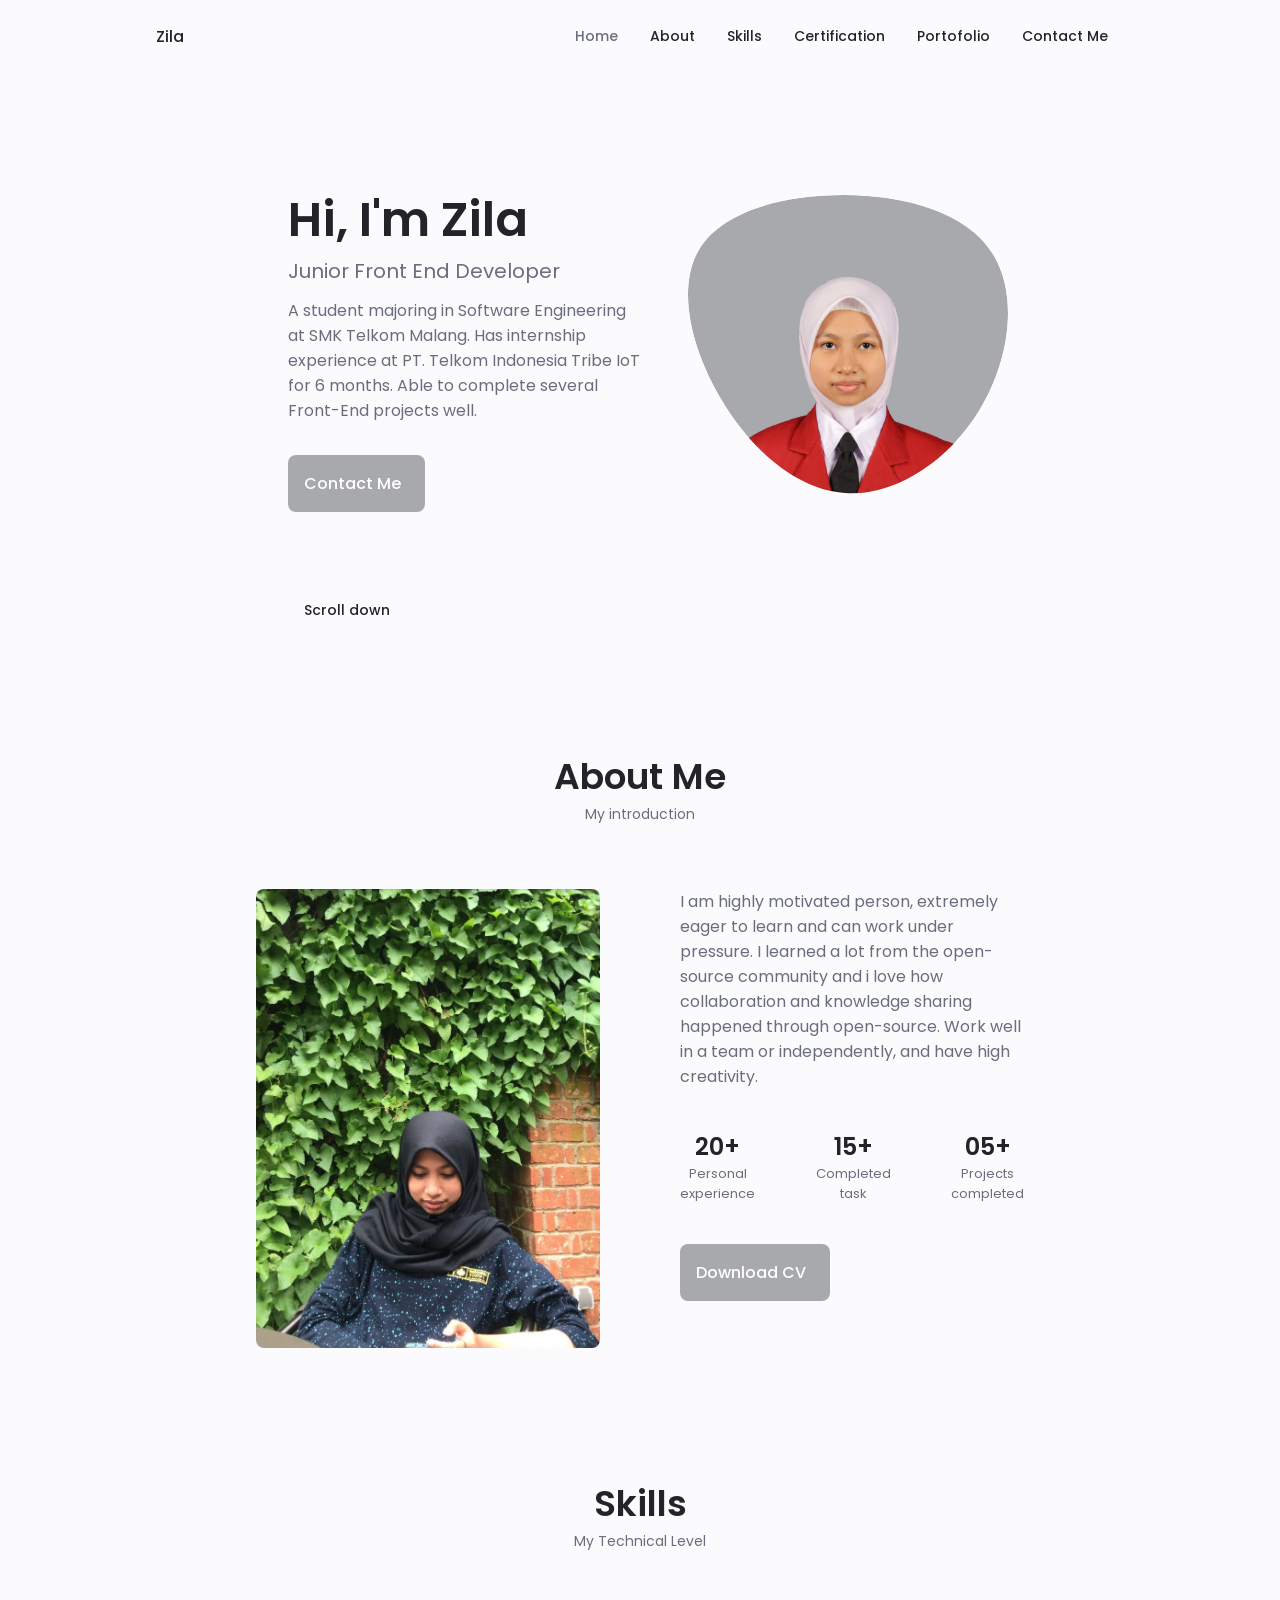
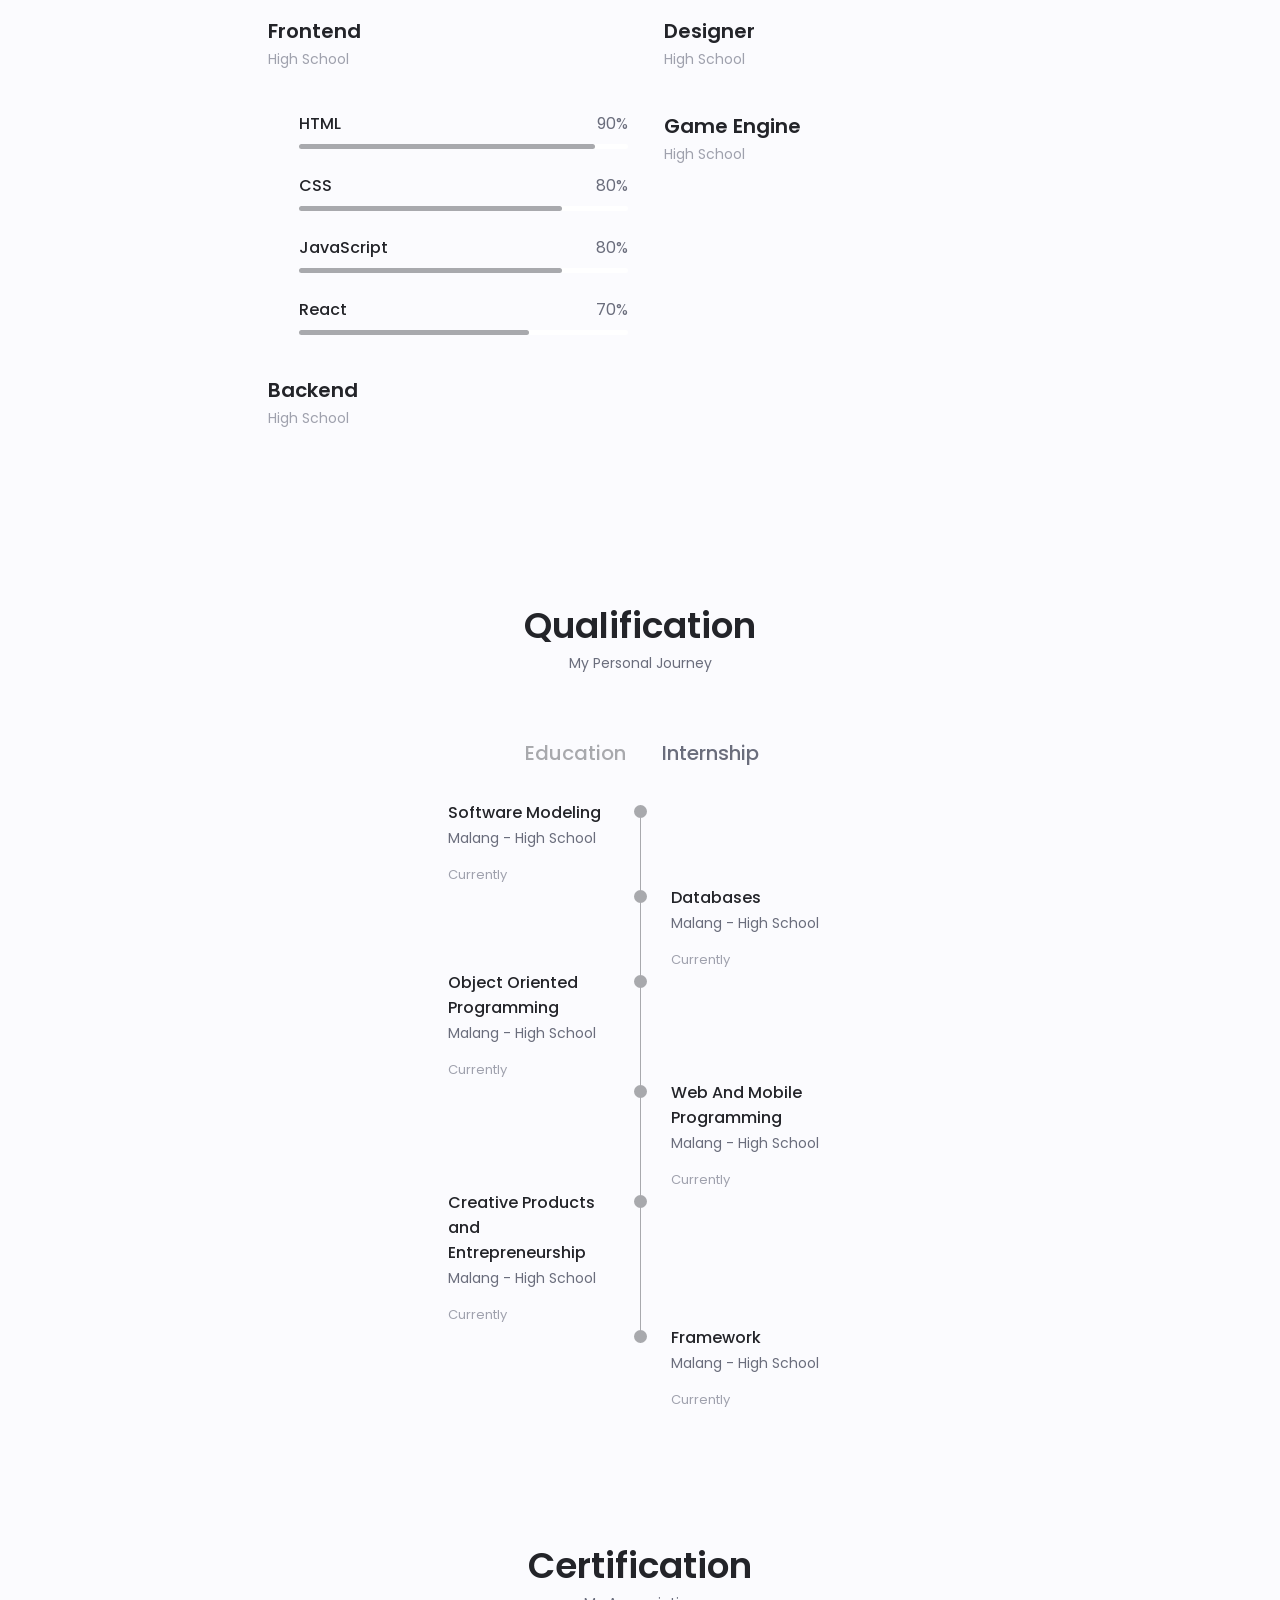
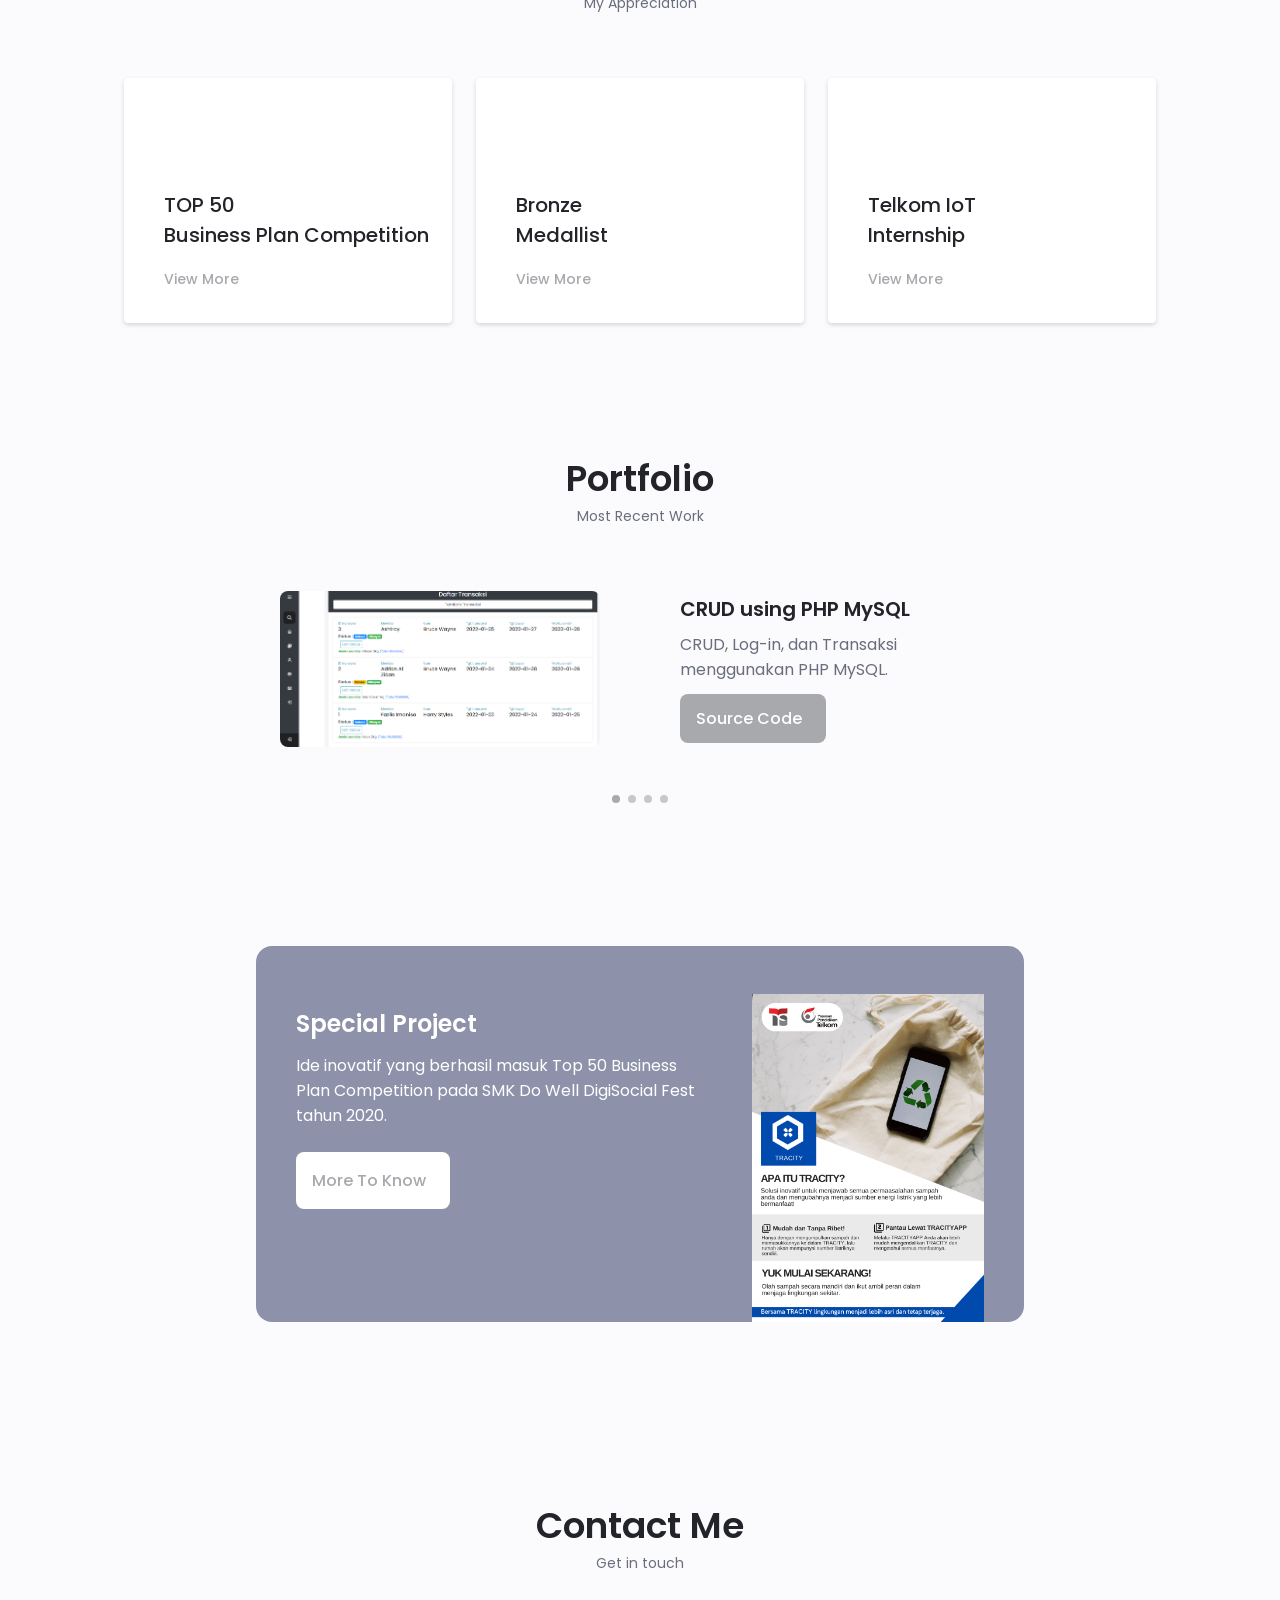
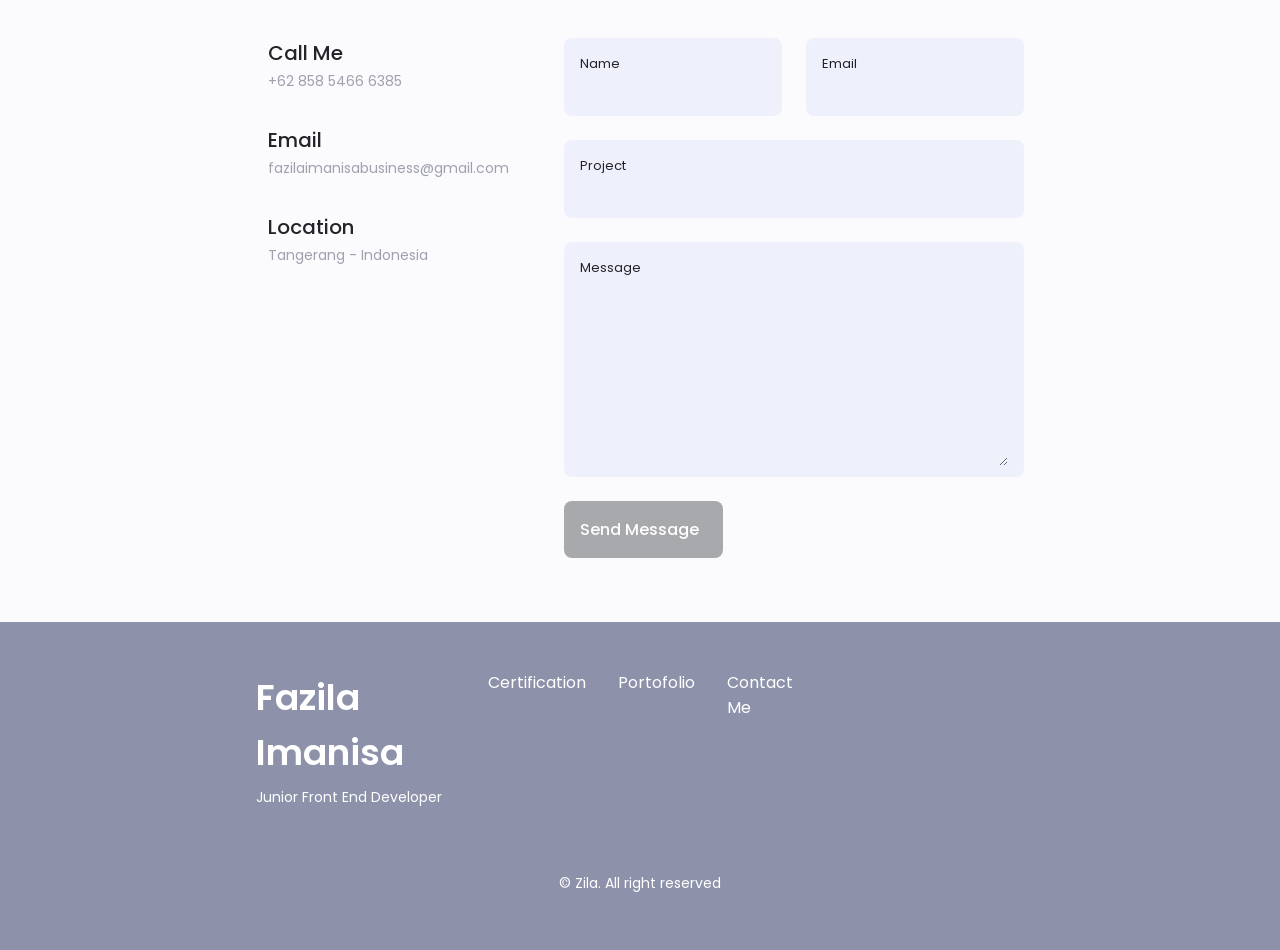
==== commit c32f992f: "several updates" ====
--- a/index.html
+++ b/index.html
@@ -71,7 +71,7 @@
             </li>
             <li class="nav_item">
               <a href="#portofolio" class="nav_link">
-                <i class="uil uil-scenery nav_icon"></i>Portfolio
+                <i class="uil uil-scenery nav_icon"></i>Portofolio
               </a>
             </li>
             <li class="nav_item">
@@ -234,34 +234,9 @@
                 Download CV<i class="uil uil-download-alt button_icon"></i>
               </a>
             </div>
-<<<<<<< HEAD
           </div>
         </div>
       </section>
-=======
-        </section>
-
-        <!--==================== ABOUT ====================-->
-        <section class="about section" id="about">
-            <h2 class="section_title">About Me</h2>
-            <span class="section_subtitle">My introduction</span>
-
-            <div class="about_container container grid">
-                <img src="assets/img/about.jpg" alt="" class="about_img">
-
-                <div class="about_data">
-                    <p class="about_description">I am highly
-                        motivated person, extremely eager to learn and can work under
-                        pressure.
-                        I learned a lot from the open-source community and i love how collaboration and knowledge
-                        sharing happened through open-source.</p>
-
-                    <div class="about_info">
-                        <div>
-                            <span class="about_info-title">05+</span>
-                            <span class="about_info-name">Personal <br> experience</span>
-                        </div>
->>>>>>> df68e8d3aa3bdac942e96f40d3d9c231beea6ba7
 
       <!--==================== SKILLS ====================-->
       <section class="skills section" id="skills">
@@ -834,14 +809,14 @@
         </div>
       </section>
 
-      <!--==================== PORTFOLIO ====================-->
+      <!--==================== PORTOFOLIO ====================-->
       <section class="portofolio section" id="portofolio">
         <h2 class="section_title">Portfolio</h2>
         <span class="section_subtitle">Most Recent Work</span>
 
         <div class="portofolio_container container swiper MySwiper">
           <div class="swiper-wrapper">
-            <!--==================== PORTFOLIO 1 ====================-->
+            <!--==================== PORTOFOLIO 1 ====================-->
             <div class="portofolio_content grid swiper-slide">
               <img
                 src="assets/img/portofolioo.png"
@@ -1123,7 +1098,7 @@
               <a href="#services" class="footer_link">Certification</a>
             </li>
             <li>
-              <a href="#portofolio" class="footer_link">Portfolio</a>
+              <a href="#portofolio" class="footer_link">Portofolio</a>
             </li>
             <li>
               <a href="#contact" class="footer_link">Contact Me</a>
@@ -1169,10 +1144,5 @@
 
     <!--==================== MAIN JS ====================-->
     <script src="assets/js/main.js"></script>
-<<<<<<< HEAD
   </body>
-=======
-</body>
-
->>>>>>> df68e8d3aa3bdac942e96f40d3d9c231beea6ba7
 </html>
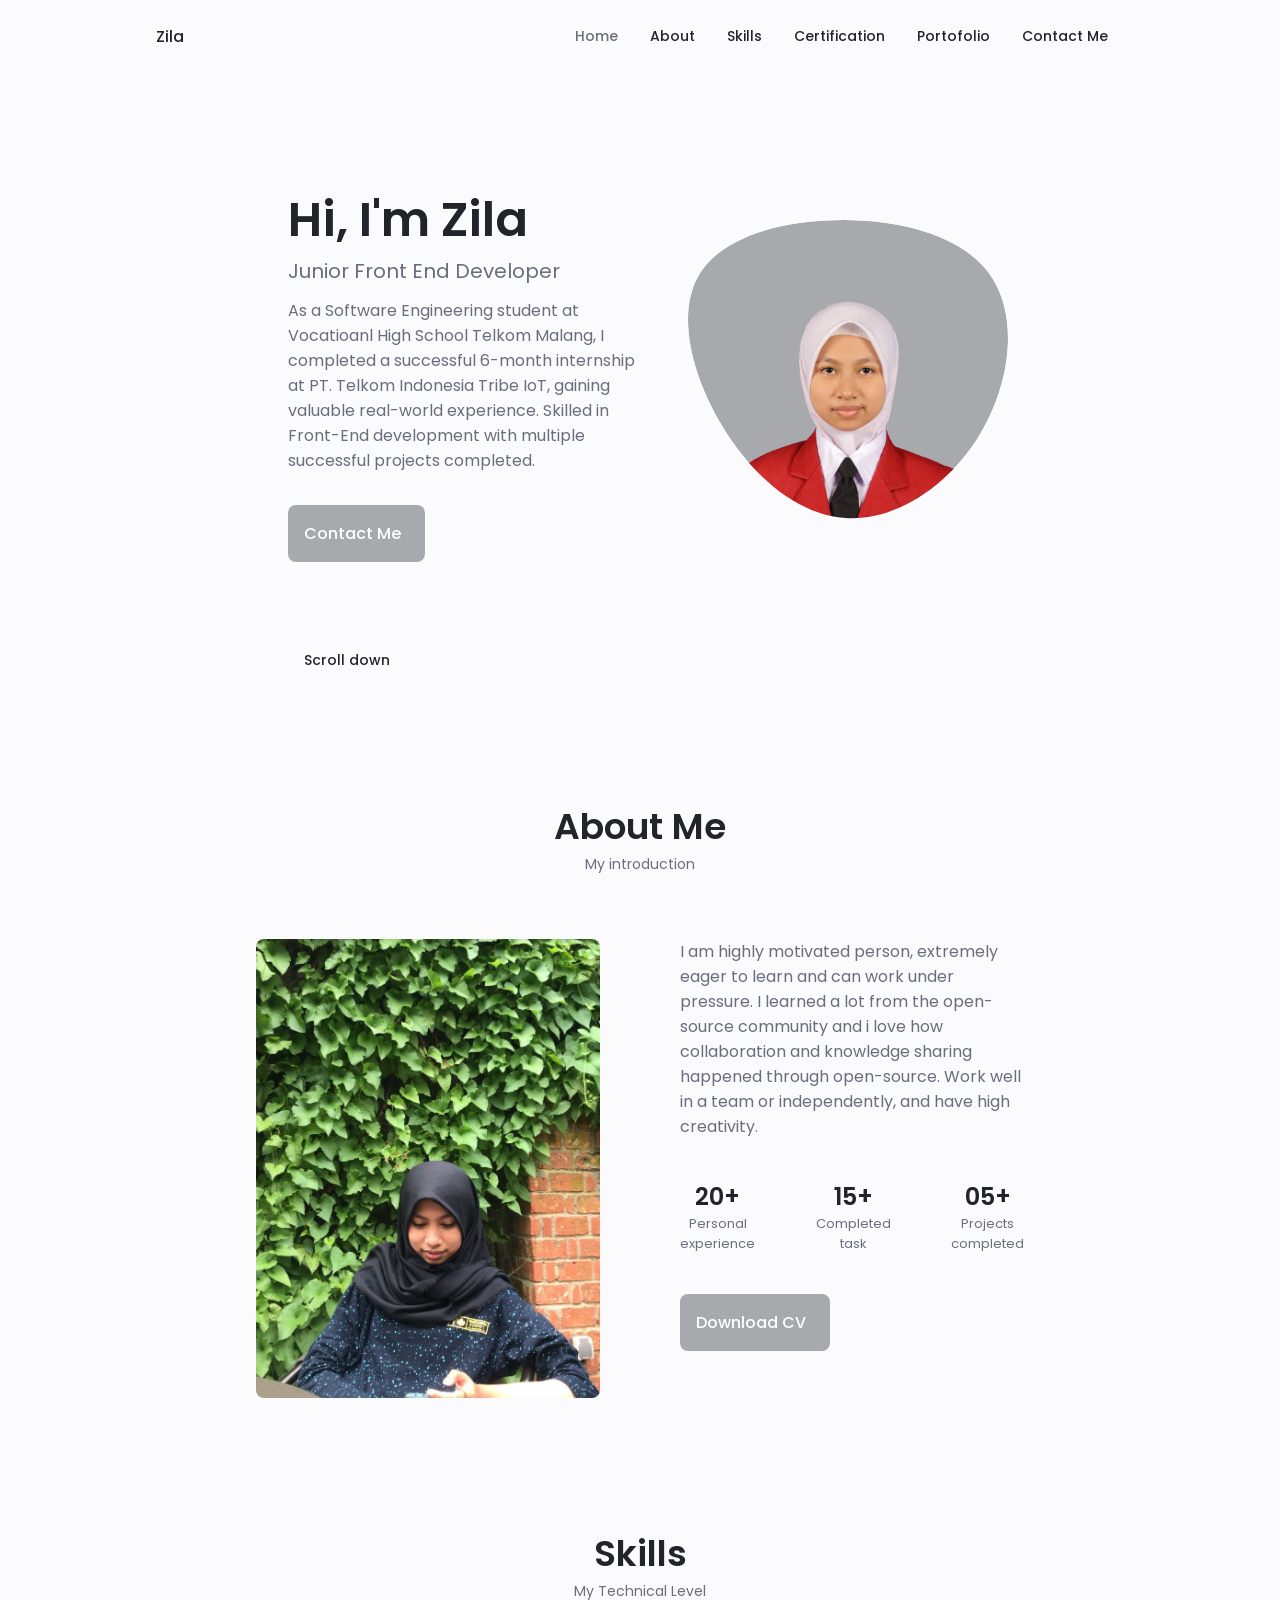
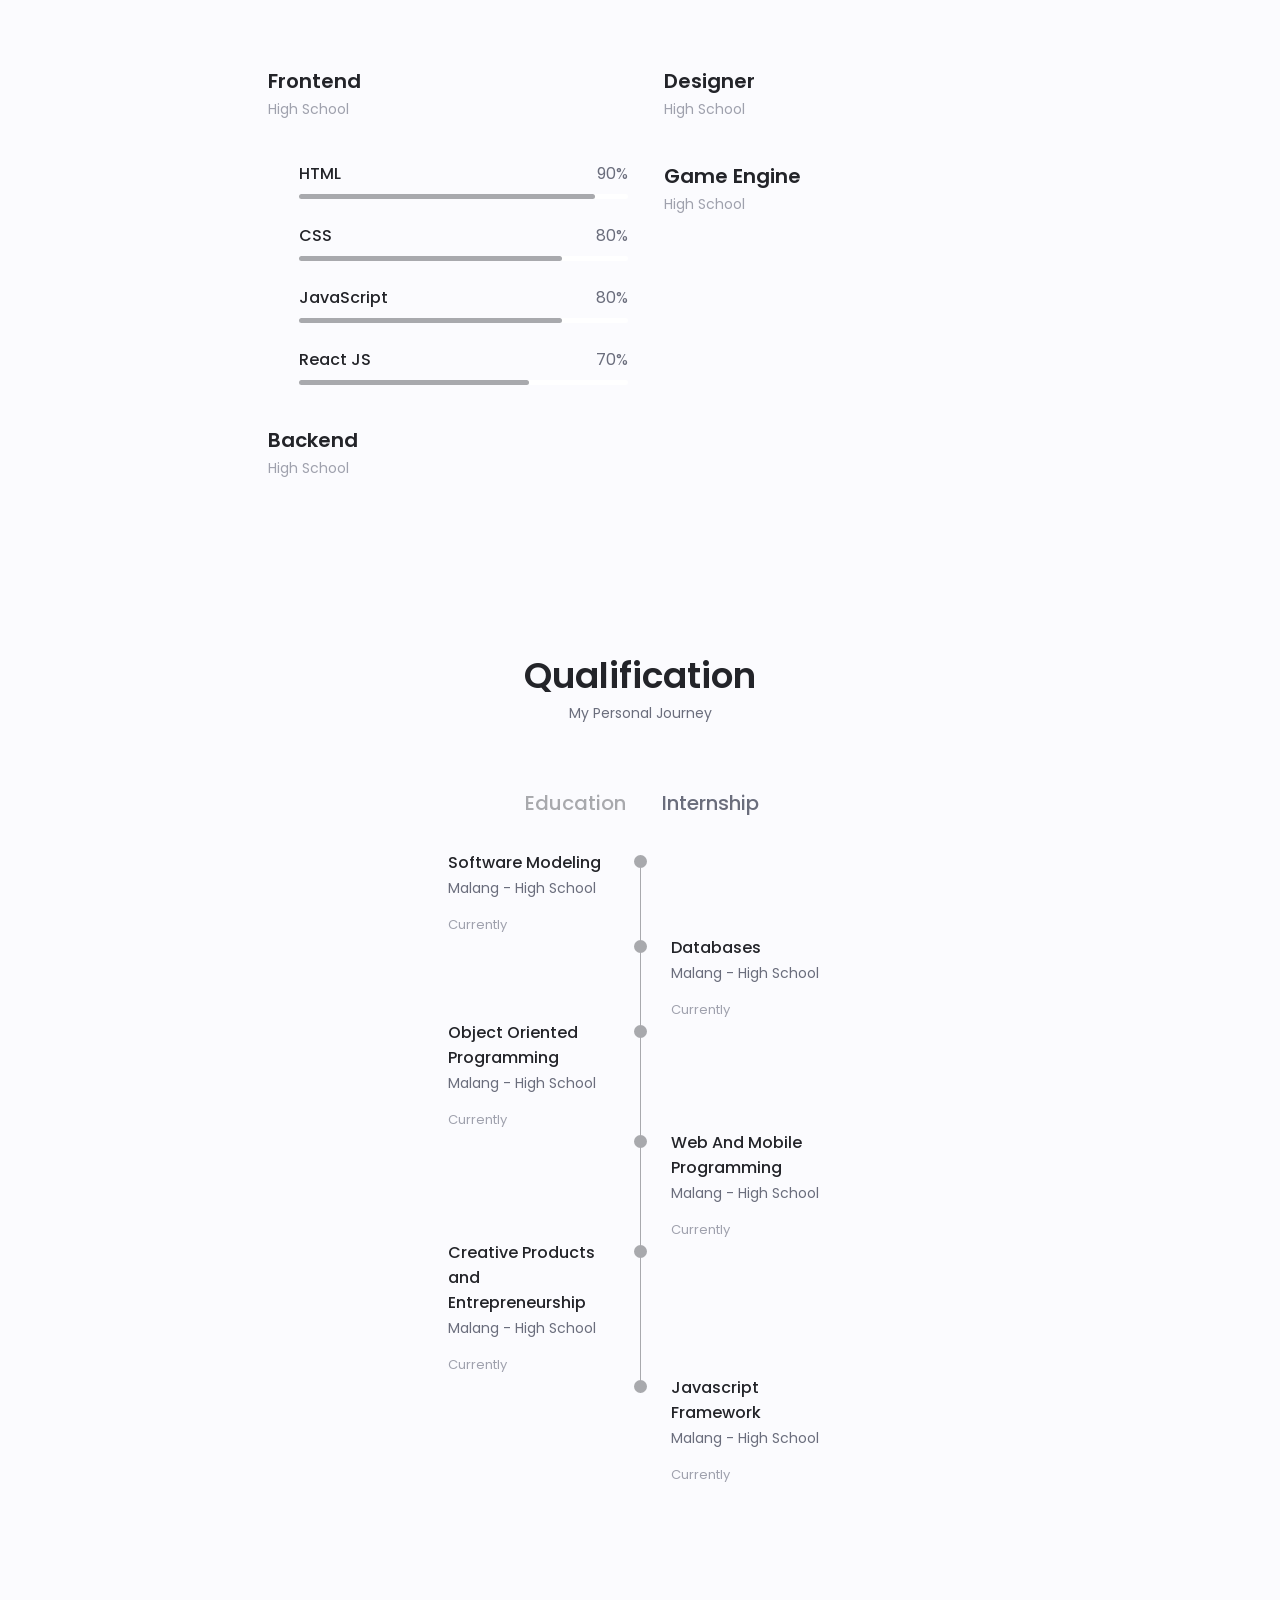
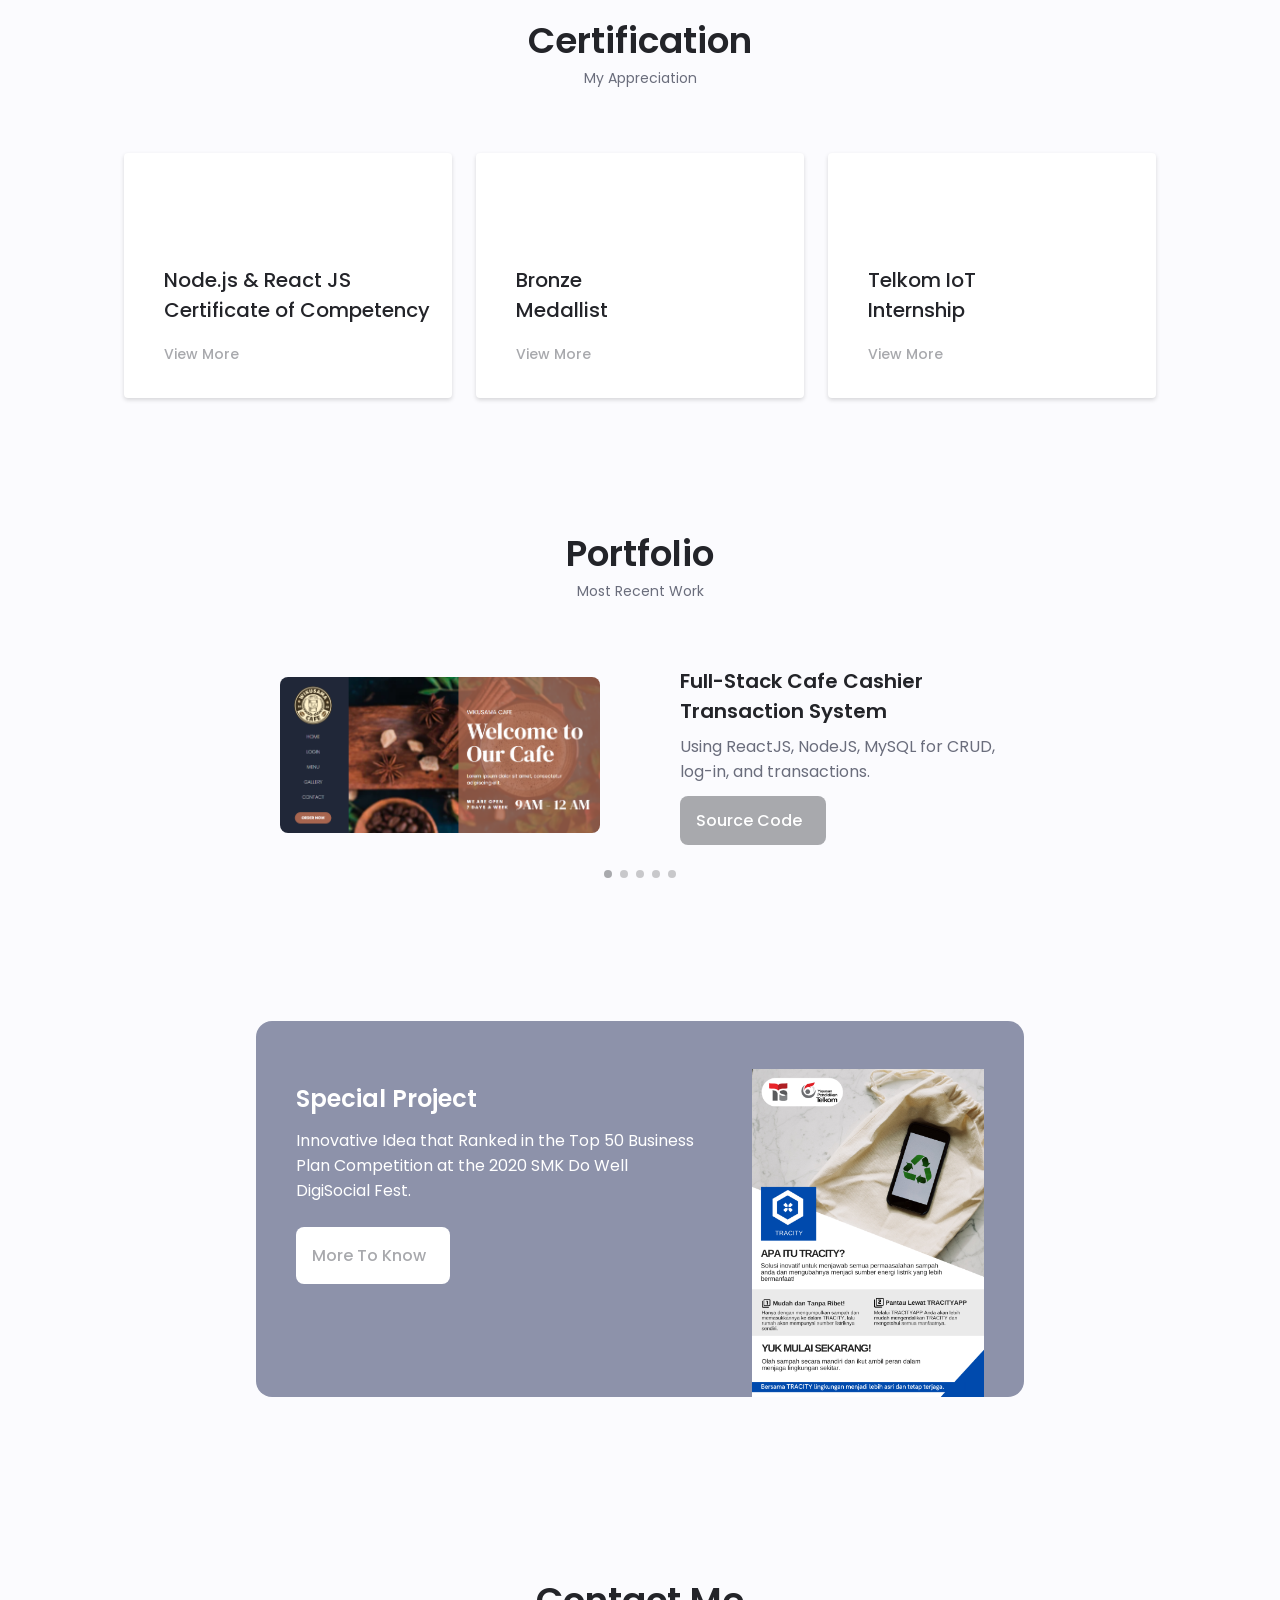
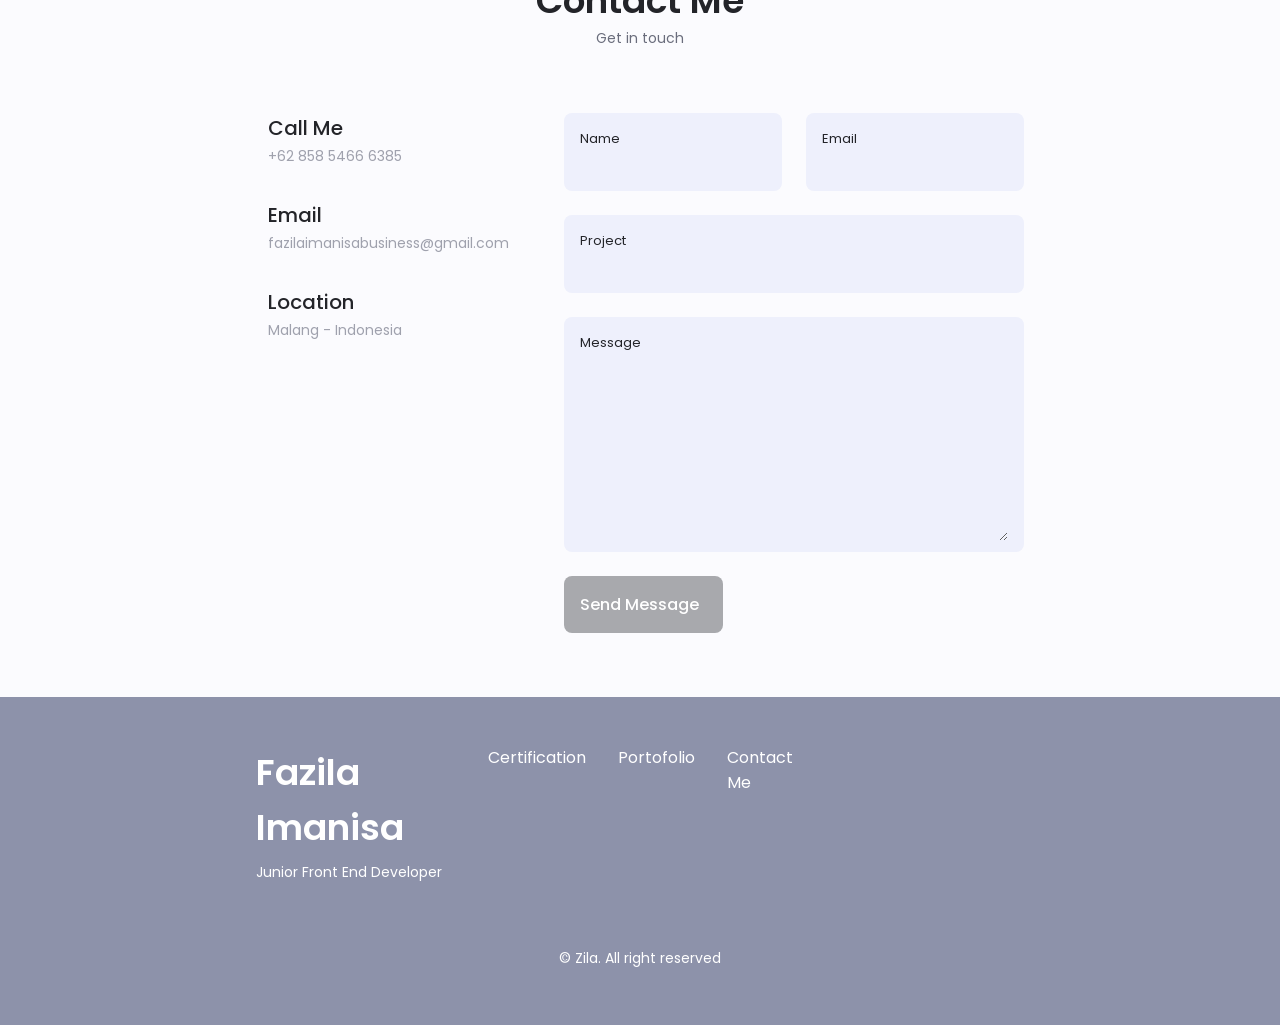
==== commit 6ee3f746: "an update" ====
--- a/index.html
+++ b/index.html
@@ -162,9 +162,11 @@
               <h1 class="home_title">Hi, I'm Zila</h1>
               <h3 class="home_subtitle">Junior Front End Developer</h3>
               <p class="home_description">
-                A student majoring in Software Engineering at SMK Telkom Malang.
-                Has internship experience at PT. Telkom Indonesia Tribe IoT for 6
-                months. Able to complete several Front-End projects well.
+                As a Software Engineering student at Vocatioanl High School
+                Telkom Malang, I completed a successful 6-month internship at
+                PT. Telkom Indonesia Tribe IoT, gaining valuable real-world
+                experience. Skilled in Front-End development with multiple
+                successful projects completed.
               </p>
               <a href="#contact" class="button button--flex">
                 Contact Me <i class="uil uil-message button_icon"></i>
@@ -195,8 +197,8 @@
               I am highly motivated person, extremely eager to learn and can
               work under pressure. I learned a lot from the open-source
               community and i love how collaboration and knowledge sharing
-              happened through open-source. Work well in a team or independently, and
-              have high creativity.
+              happened through open-source. Work well in a team or
+              independently, and have high creativity.
             </p>
 
             <div class="about_info">
@@ -228,7 +230,7 @@
             <div class="about_buttons">
               <a
                 download=""
-                href="assets/pdf/CV.pdf"
+                href="assets/pdf/FAZILA IMANISA - RESUME.pdf"
                 class="button button--flex"
               >
                 Download CV<i class="uil uil-download-alt button_icon"></i>
@@ -291,7 +293,7 @@
 
                 <div class="skills_data">
                   <div class="skills_titles">
-                    <h3 class="skills_name">React</h3>
+                    <h3 class="skills_name">React JS</h3>
                     <span class="skills_number">70%</span>
                   </div>
                   <div class="skills_bar">
@@ -328,7 +330,7 @@
                 <div class="skills_data">
                   <div class="skills_titles">
                     <h3 class="skills_name">Node JS</h3>
-                    <span class="skills_number">75%</span>
+                    <span class="skills_number">80%</span>
                   </div>
                   <div class="skills_bar">
                     <span class="skills_percentage skills_node"></span>
@@ -338,7 +340,7 @@
                 <div class="skills_data">
                   <div class="skills_titles">
                     <h3 class="skills_name">Java</h3>
-                    <span class="skills_number">60%</span>
+                    <span class="skills_number">80%</span>
                   </div>
                   <div class="skills_bar">
                     <span class="skills_percentage skills_java"></span>
@@ -396,7 +398,7 @@
                 <div class="skills_data">
                   <div class="skills_titles">
                     <h3 class="skills_name">Adobe Photoshop</h3>
-                    <span class="skills_number">65%</span>
+                    <span class="skills_number">70%</span>
                   </div>
                   <div class="skills_bar">
                     <span class="skills_percentage skills_photoshop"></span>
@@ -589,7 +591,7 @@
                 </div>
 
                 <div>
-                  <h3 class="qualification_title">Framework</h3>
+                  <h3 class="qualification_title">Javascript Framework</h3>
                   <span class="qualification_subtitle"
                     >Malang - High School</span
                   >
@@ -653,8 +655,8 @@
             <div>
               <i class="uil uil-presentation-check services_icon"></i>
               <h3 class="services_title">
-                TOP 50 <br />
-                Business Plan Competition
+                Node.js & React JS<br />
+                Certificate of Competency
               </h3>
             </div>
 
@@ -668,30 +670,42 @@
             <div class="services_modal">
               <div class="services_modal-content">
                 <h4 class="services_modal-title">
-                  TOP 50 <br />
-                  Business Plan Competition
+                  Node.js & React JS<br />
+                  Certificate of Competency
                 </h4>
                 <i class="uil uil-times services_modal-close"></i>
 
                 <ul class="services_modal-services grid">
                   <li class="services_modal-service">
                     <i class="uil uil-check-circle services_modal-icon"></i>
-                    <p>An innovative solutions to solve a problem.</p>
+                    <p>
+                      Ability to develop complex web applications using Node.js
+                      and React.js
+                    </p>
                   </li>
 
                   <li class="services_modal-service">
                     <i class="uil uil-check-circle services_modal-icon"></i>
-                    <p>Analyze potential market and marketing.</p>
+                    <p>
+                      Proficient in building complex web applications using
+                      Node.js and React.js.
+                    </p>
                   </li>
 
                   <li class="services_modal-service">
                     <i class="uil uil-check-circle services_modal-icon"></i>
-                    <p>Analyze product production.</p>
+                    <p>
+                      Skilled in writing clean and maintainable code in Node.js
+                      and React.js.
+                    </p>
                   </li>
 
                   <li class="services_modal-service">
                     <i class="uil uil-check-circle services_modal-icon"></i>
-                    <p>Business impact and risk analysis.</p>
+                    <p>
+                      Thorough understanding of Node.js and React.js core
+                      concepts and best practices.
+                    </p>
                   </li>
                 </ul>
               </div>
@@ -819,15 +833,41 @@
             <!--==================== PORTOFOLIO 1 ====================-->
             <div class="portofolio_content grid swiper-slide">
               <img
+                src="assets/img/portoukk.png"
+                alt=""
+                class="portofolio_img"
+              />
+
+              <div class="portofolio_data">
+                <h3 class="portofolio_title">
+                  Full-Stack Cafe Cashier Transaction System
+                </h3>
+                <p class="portofolio_description">
+                  Using ReactJS, NodeJS, MySQL for CRUD, log-in, and
+                  transactions.
+                </p>
+                <a
+                  href="https://github.com/FazilaImanisa/Cafe_UKK"
+                  class="button button--flex button--small portofolio_button"
+                >
+                  Source Code
+                  <i class="uil uil-arrow-right button_icon"></i>
+                </a>
+              </div>
+            </div>
+
+            <!--==================== PORTOFOLIO 1 ====================-->
+            <div class="portofolio_content grid swiper-slide">
+              <img
                 src="assets/img/portofolioo.png"
                 alt=""
                 class="portofolio_img"
               />
 
               <div class="portofolio_data">
-                <h3 class="portofolio_title">CRUD using PHP MySQL</h3>
+                <h3 class="portofolio_title">Car Rental Management System</h3>
                 <p class="portofolio_description">
-                  CRUD, Log-in, dan Transaksi menggunakan PHP MySQL.
+                  Using PHP MySQL for CRUD, log-in, and transactions.
                 </p>
                 <a
                   href="https://github.com/FazilaImanisa/rent-car"
@@ -850,7 +890,7 @@
               <div class="portofolio_data">
                 <h3 class="portofolio_title">Basic CSS</h3>
                 <p class="portofolio_description">
-                  Landing Page kota Tangerang yang menerapkan kosep responsive.
+                  Responsive Landing Page for Tangerang City
                 </p>
                 <a
                   href="https://github.com/FazilaImanisa/Basic-CSS/tree/main/Documents/RPL/Bootstrap"
@@ -871,10 +911,11 @@
               />
 
               <div class="portofolio_data">
-                <h3 class="portofolio_title">Rest API Upload File + MySQL</h3>
+                <h3 class="portofolio_title">
+                  Building a REST API with Node.js
+                </h3>
                 <p class="portofolio_description">
-                  Belajar cara mengunggah file melalui REST API Node JS yang
-                  diintegrasikan dengan database MySQL.
+                  Integrating Node JS REST API with MySQL Database
                 </p>
                 <a
                   href="https://github.com/FazilaImanisa/pelanggaran-siswa"
@@ -893,7 +934,7 @@
               <div class="portofolio_data">
                 <h3 class="portofolio_title">Responsive Configuration Page</h3>
                 <p class="portofolio_description">
-                  Membuat Laman Konfigurasi sensor dengan responsive HTML.
+                  Creating a Responsive HTML Configuration Page for Sensors
                 </p>
                 <a
                   href="https://github.com/FazilaImanisa/config-page"
@@ -924,8 +965,8 @@
             <div class="project_data">
               <h2 class="project_title">Special Project</h2>
               <p class="project_description">
-                Ide inovatif yang berhasil masuk Top 50 Business Plan
-                Competition pada SMK Do Well DigiSocial Fest tahun 2020.
+                Innovative Idea that Ranked in the Top 50 Business Plan
+                Competition at the 2020 SMK Do Well DigiSocial Fest.
               </p>
               <a
                 href="https://drive.google.com/drive/folders/16cy520znq1Xom9HQrhU0PiCWST6ccjOG?usp=sharing"
@@ -1037,7 +1078,7 @@
 
               <div>
                 <h3 class="contact_title">Location</h3>
-                <span class="contact_subtitle">Tangerang - Indonesia</span>
+                <span class="contact_subtitle">Malang - Indonesia</span>
               </div>
             </div>
           </div>
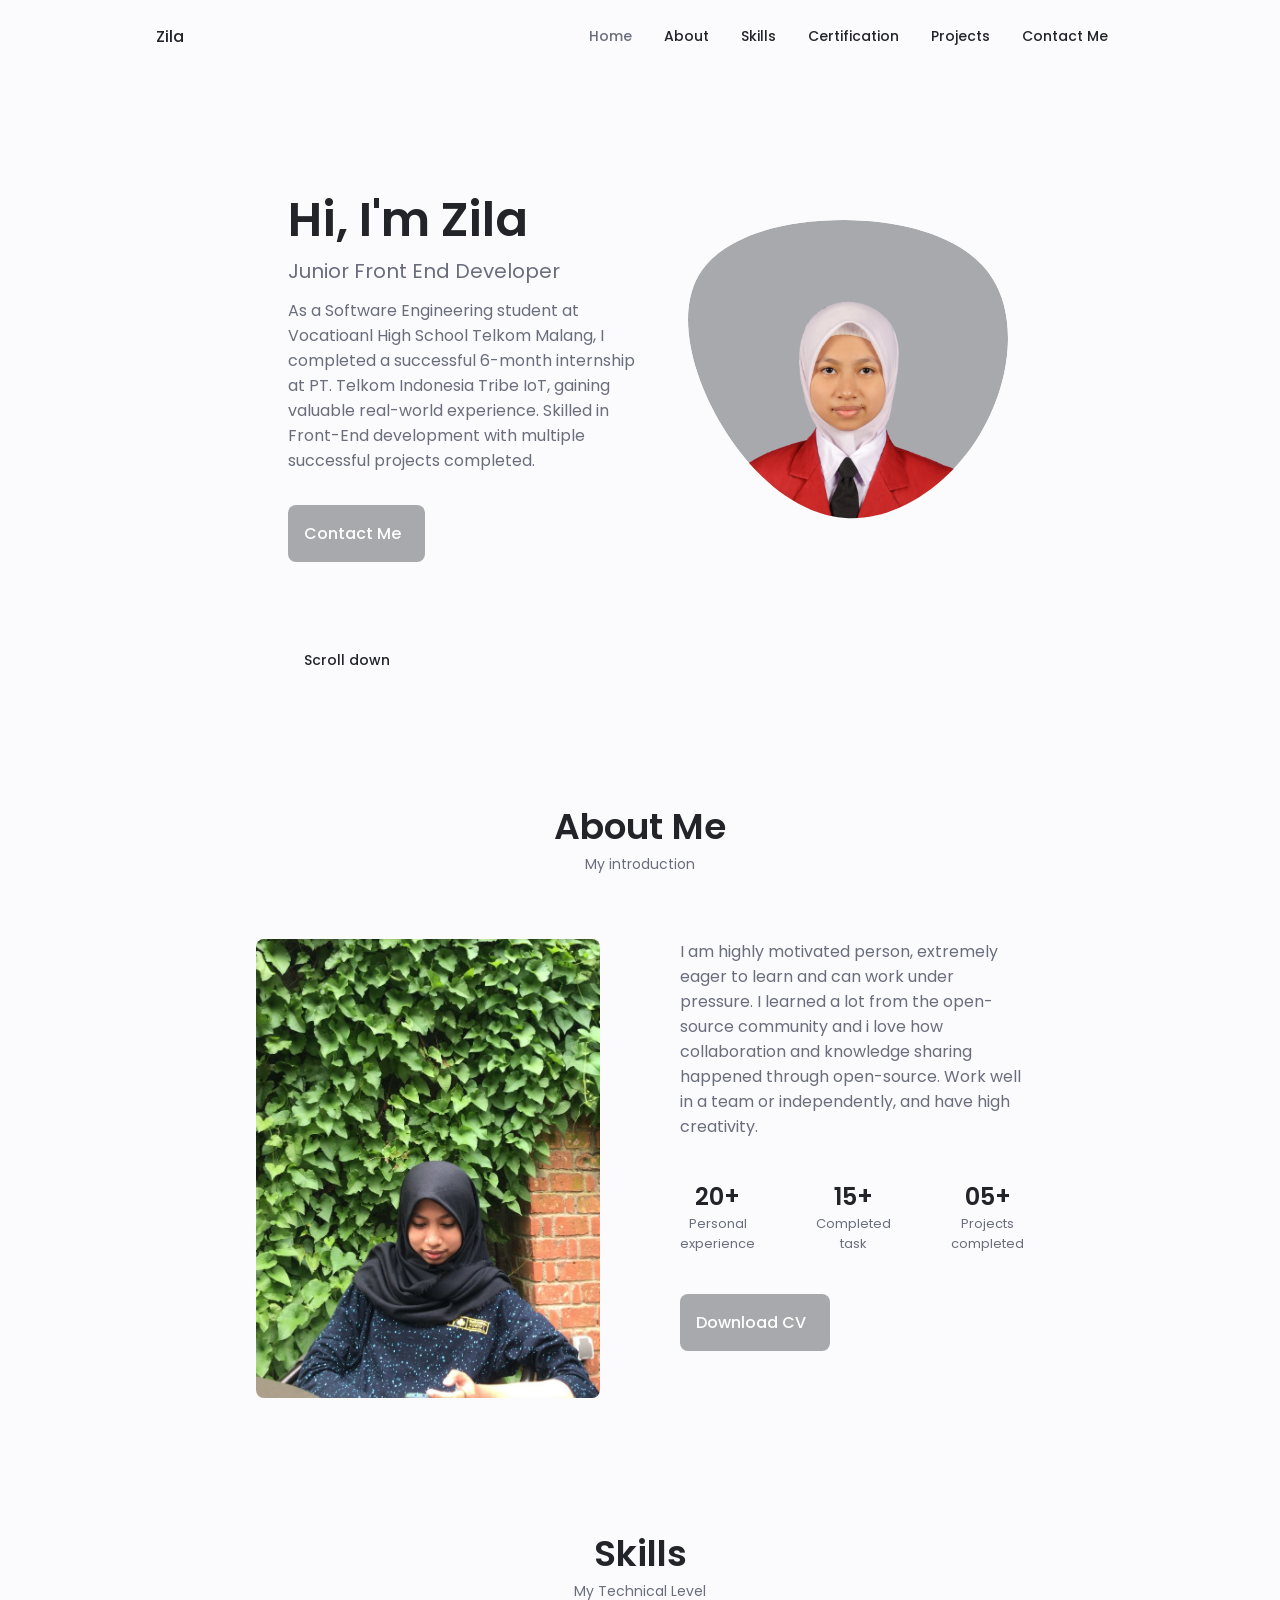
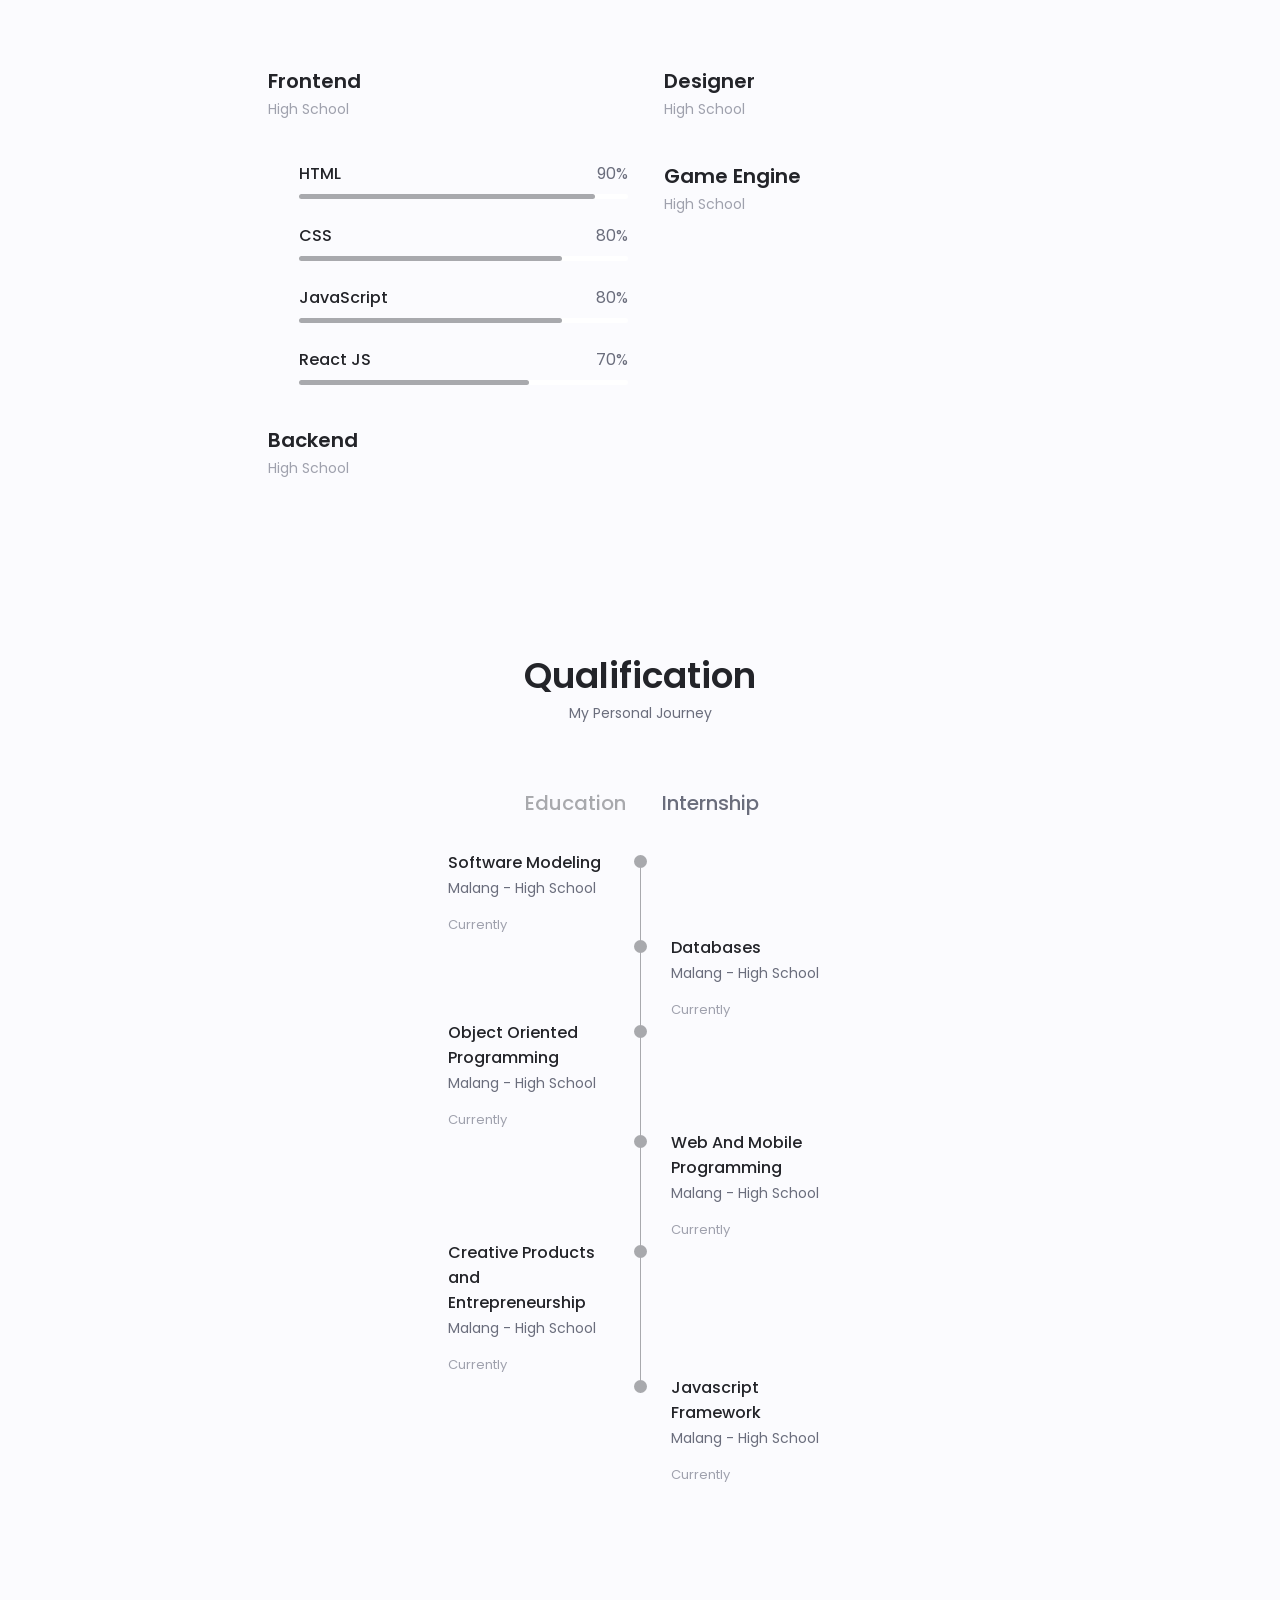
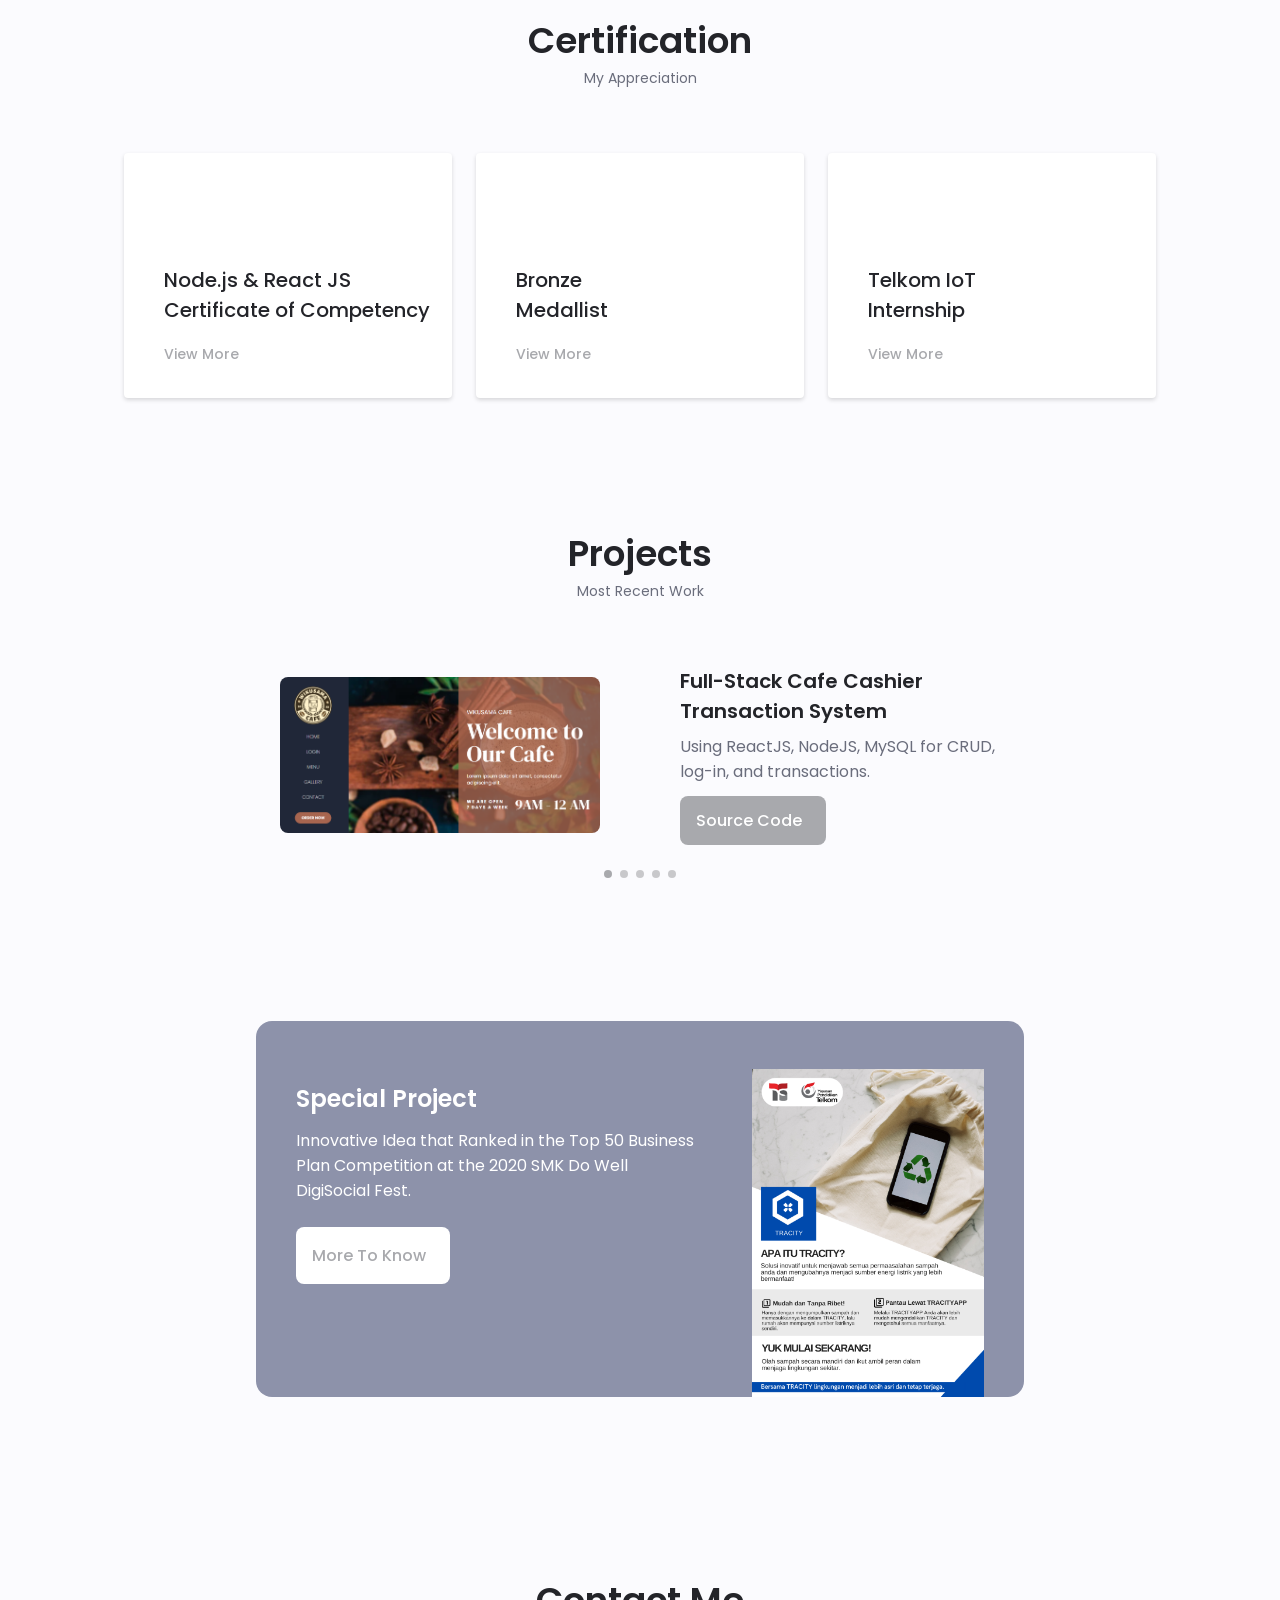
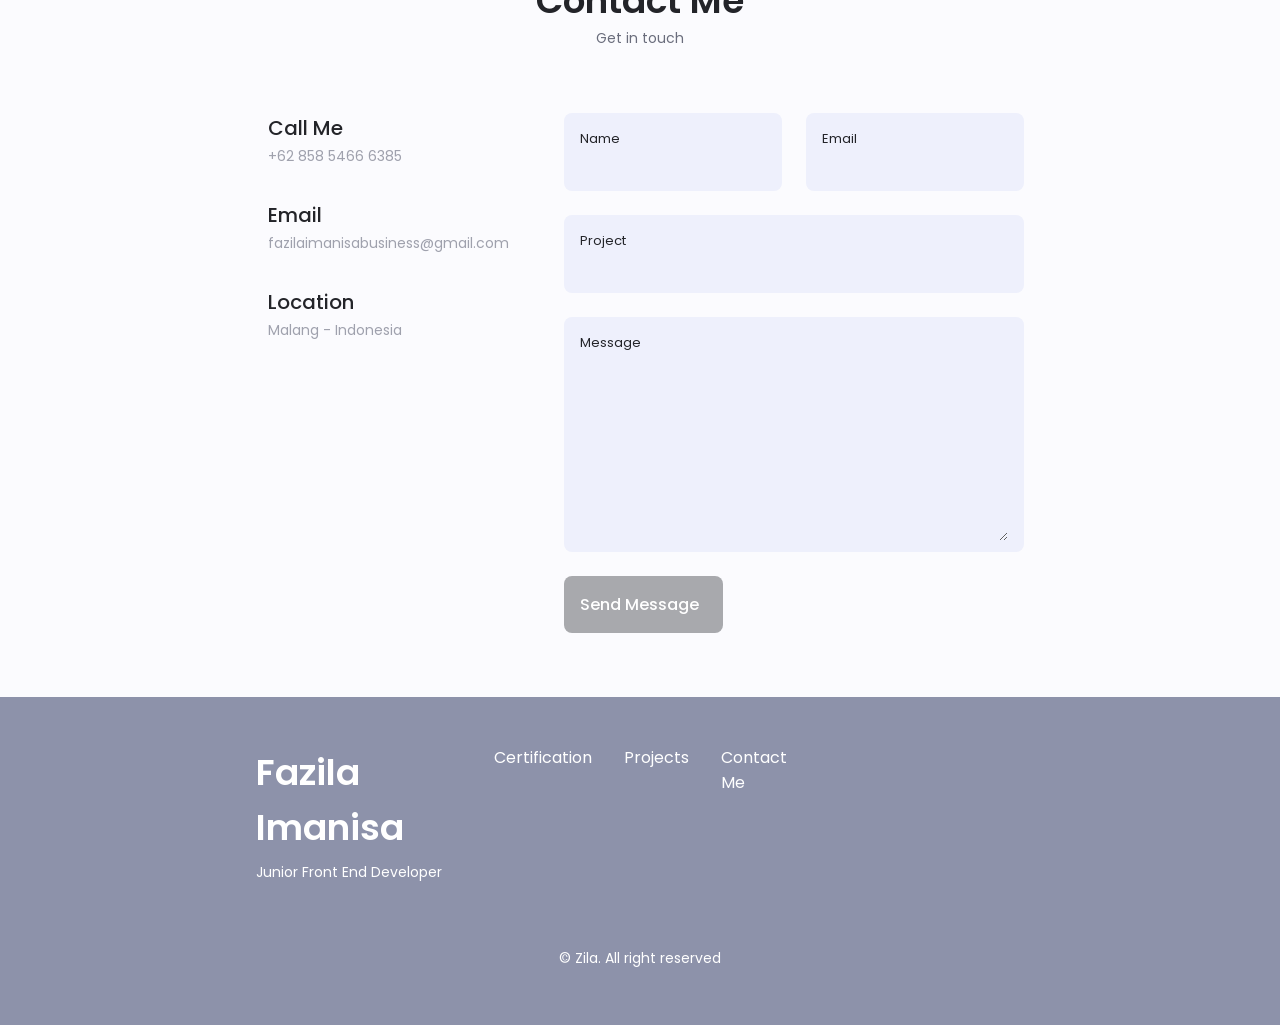
==== commit e0f41666: "an update" ====
--- a/index.html
+++ b/index.html
@@ -38,7 +38,7 @@
       href="assets/favicon/z/favicon-16x16.png"
     />
 
-    <title>Welcome!</title>
+    <title>Fazila Imanisa</title>
   </head>
 
   <body>
@@ -71,7 +71,7 @@
             </li>
             <li class="nav_item">
               <a href="#portofolio" class="nav_link">
-                <i class="uil uil-scenery nav_icon"></i>Portofolio
+                <i class="uil uil-scenery nav_icon"></i>Projects
               </a>
             </li>
             <li class="nav_item">
@@ -825,7 +825,7 @@
 
       <!--==================== PORTOFOLIO ====================-->
       <section class="portofolio section" id="portofolio">
-        <h2 class="section_title">Portfolio</h2>
+        <h2 class="section_title">Projects</h2>
         <span class="section_subtitle">Most Recent Work</span>
 
         <div class="portofolio_container container swiper MySwiper">
@@ -1139,7 +1139,7 @@
               <a href="#services" class="footer_link">Certification</a>
             </li>
             <li>
-              <a href="#portofolio" class="footer_link">Portofolio</a>
+              <a href="#portofolio" class="footer_link">Projects</a>
             </li>
             <li>
               <a href="#contact" class="footer_link">Contact Me</a>
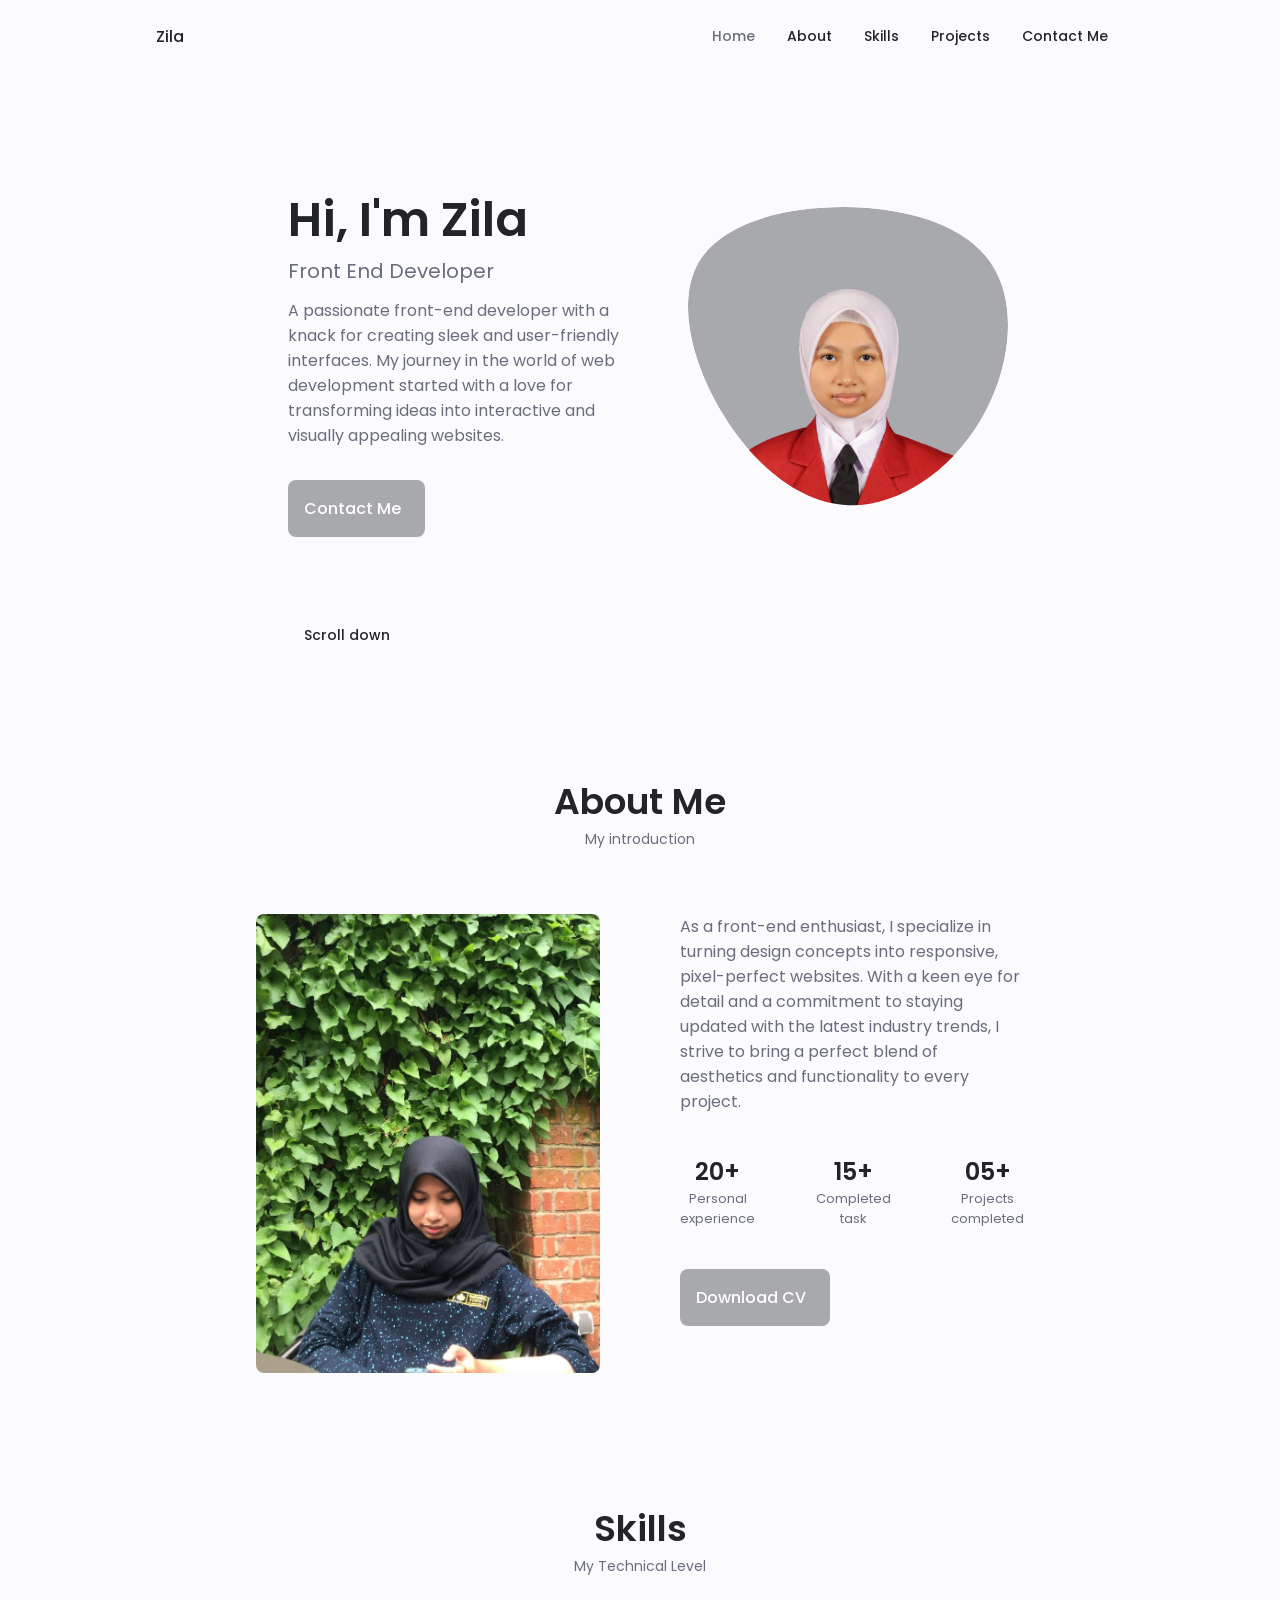
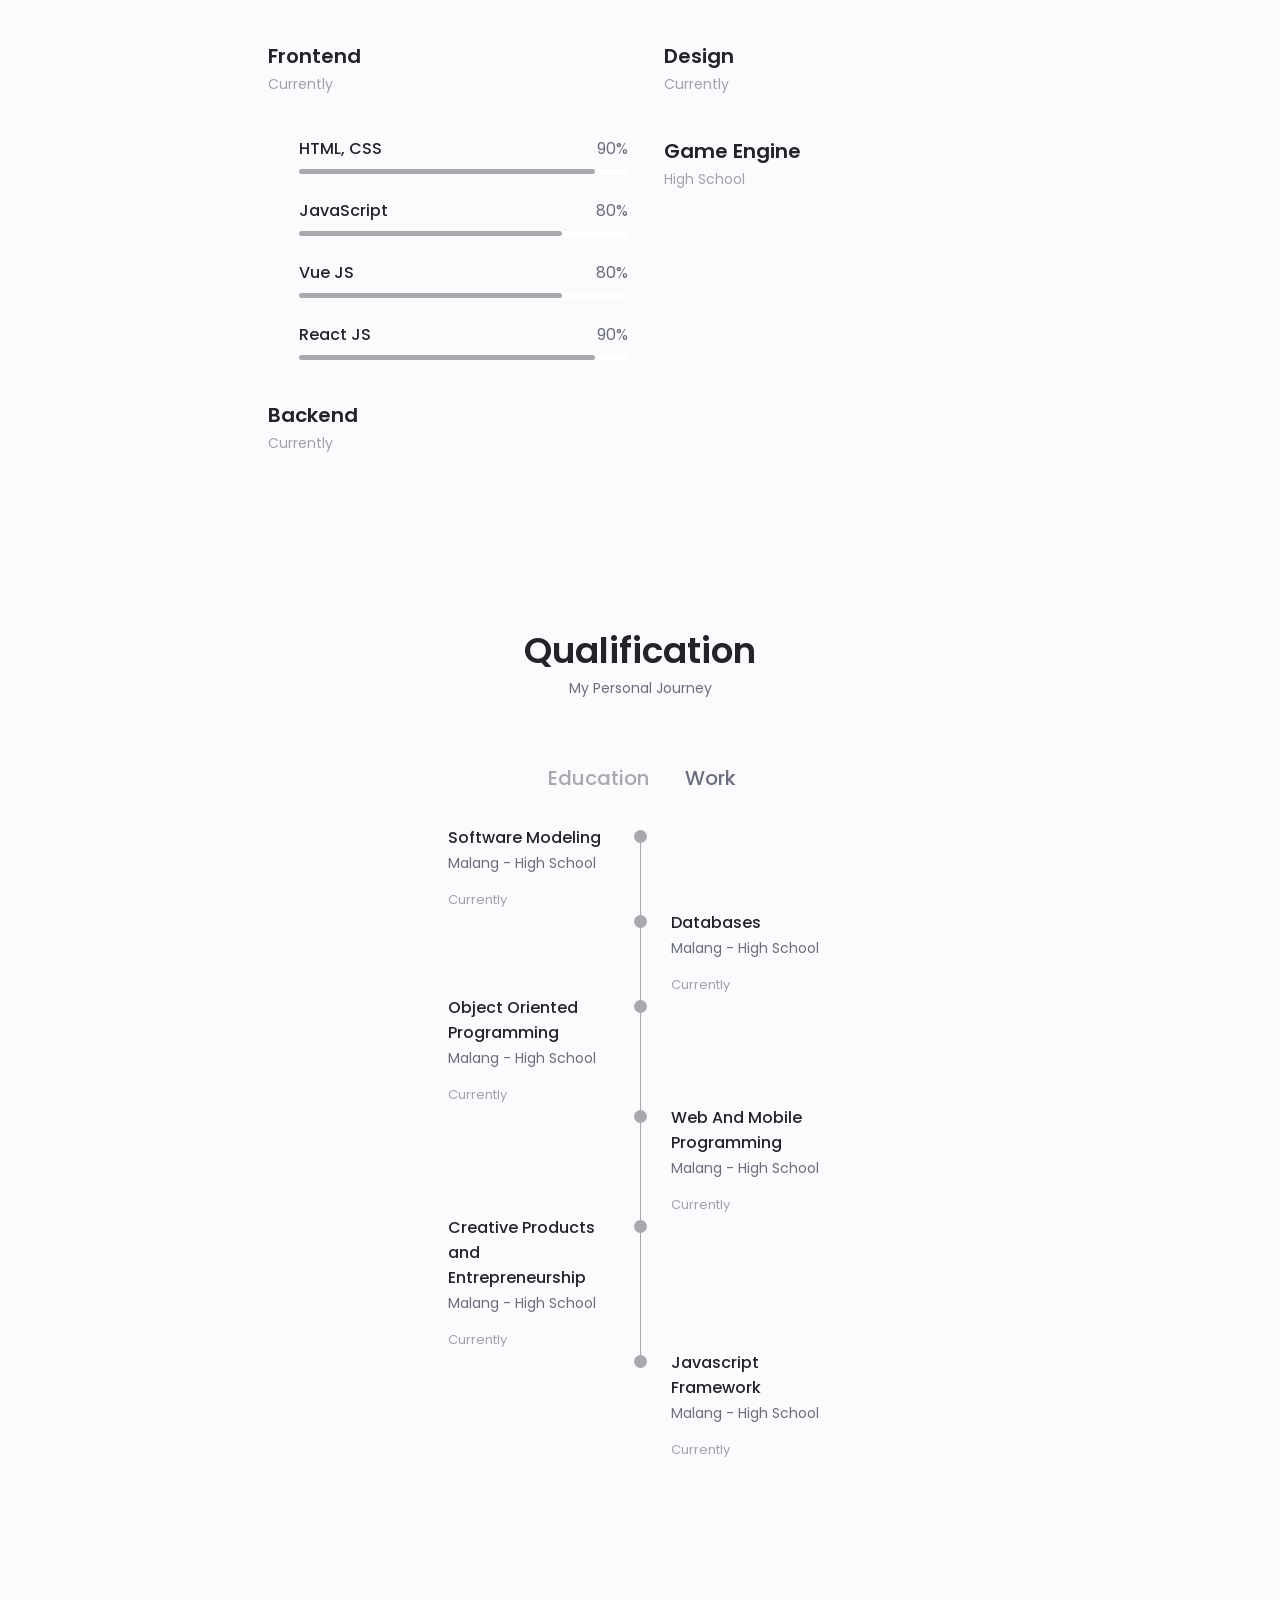
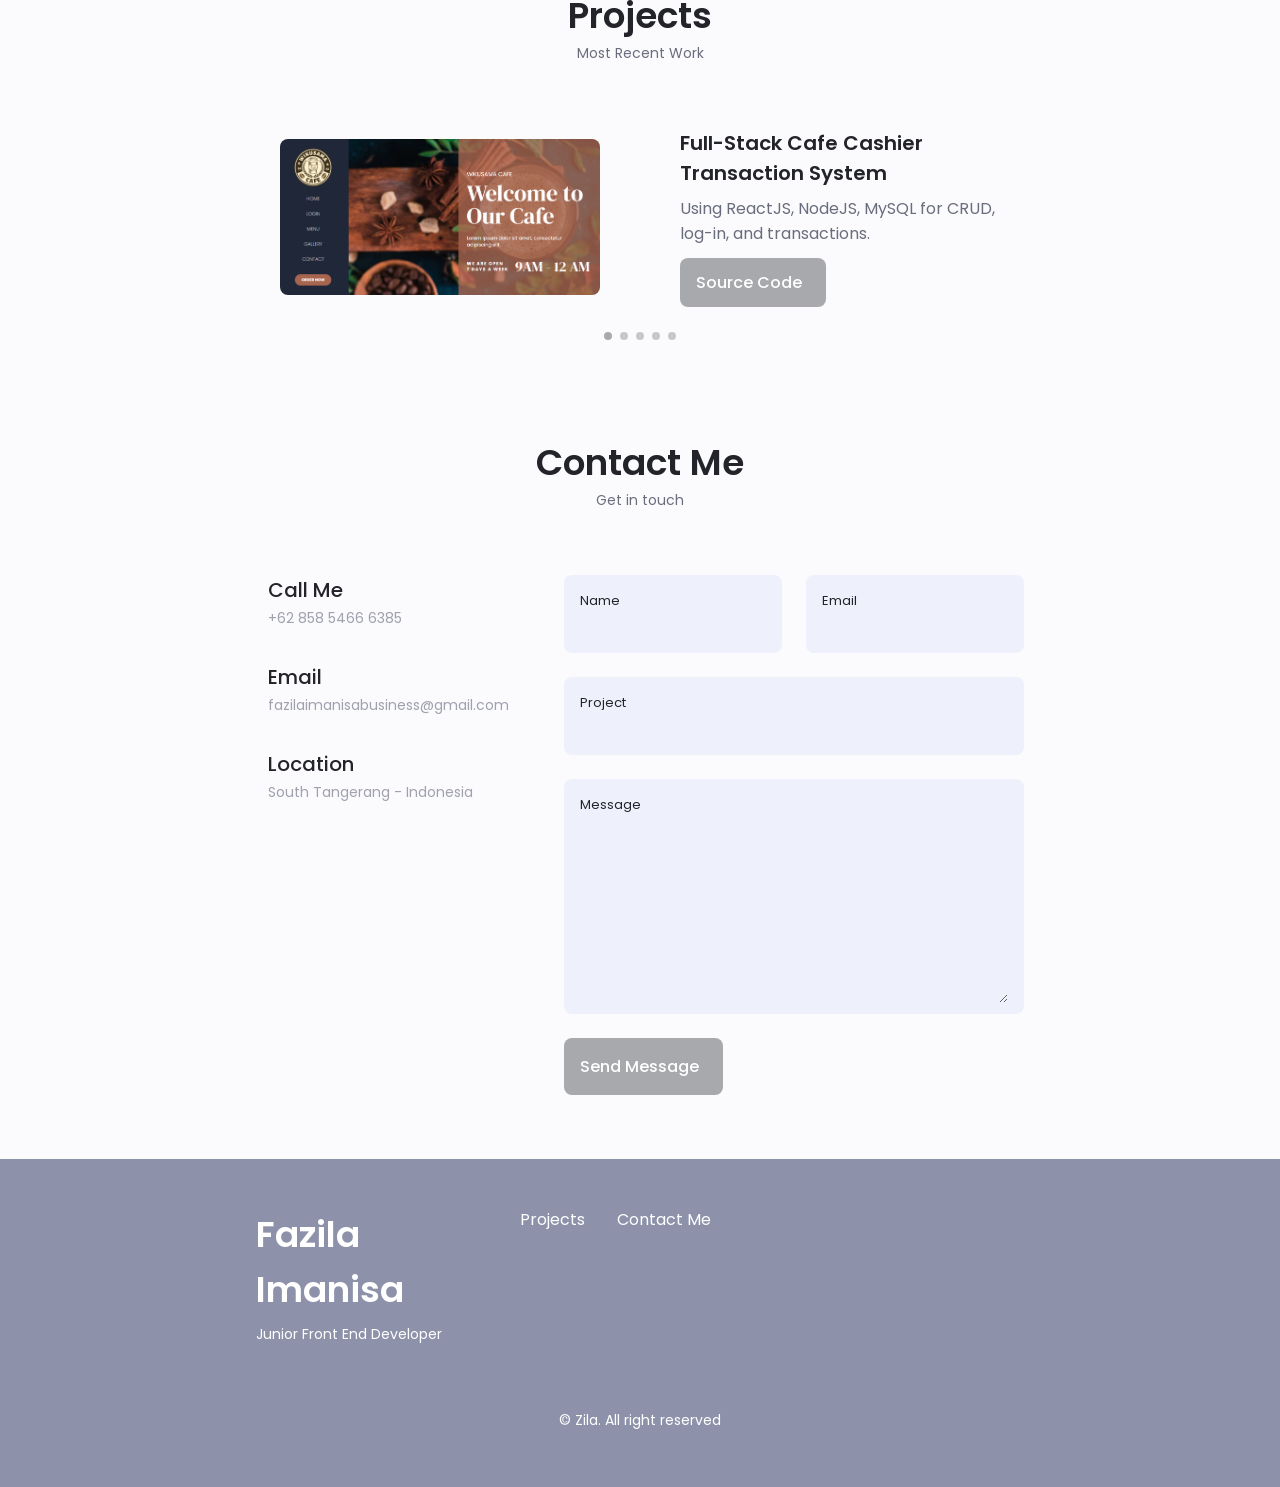
==== commit ab89f521: "Latest Update 2024" ====
--- a/index.html
+++ b/index.html
@@ -62,11 +62,6 @@
             <li class="nav_item">
               <a href="#skills" class="nav_link">
                 <i class="uil uil-file-info-alt nav_icon"></i>Skills
-              </a>
-            </li>
-            <li class="nav_item">
-              <a href="#services" class="nav_link">
-                <i class="uil uil-briefcase nav_icon"></i>Certification
               </a>
             </li>
             <li class="nav_item">
@@ -160,13 +155,12 @@
 
             <div class="home_data">
               <h1 class="home_title">Hi, I'm Zila</h1>
-              <h3 class="home_subtitle">Junior Front End Developer</h3>
+              <h3 class="home_subtitle">Front End Developer</h3>
               <p class="home_description">
-                As a Software Engineering student at Vocatioanl High School
-                Telkom Malang, I completed a successful 6-month internship at
-                PT. Telkom Indonesia Tribe IoT, gaining valuable real-world
-                experience. Skilled in Front-End development with multiple
-                successful projects completed.
+                A passionate front-end developer with a knack for creating sleek
+                and user-friendly interfaces. My journey in the world of web
+                development started with a love for transforming ideas into
+                interactive and visually appealing websites.
               </p>
               <a href="#contact" class="button button--flex">
                 Contact Me <i class="uil uil-message button_icon"></i>
@@ -194,11 +188,11 @@
 
           <div class="about_data">
             <p class="about_description">
-              I am highly motivated person, extremely eager to learn and can
-              work under pressure. I learned a lot from the open-source
-              community and i love how collaboration and knowledge sharing
-              happened through open-source. Work well in a team or
-              independently, and have high creativity.
+              As a front-end enthusiast, I specialize in turning design concepts
+              into responsive, pixel-perfect websites. With a keen eye for detail and a
+              commitment to staying updated with the latest industry trends, I
+              strive to bring a perfect blend of aesthetics and functionality to
+              every project.
             </p>
 
             <div class="about_info">
@@ -254,7 +248,7 @@
 
                 <div>
                   <h1 class="skills_title">Frontend</h1>
-                  <span class="skills_subtitle">High School</span>
+                  <span class="skills_subtitle">Currently</span>
                 </div>
 
                 <i class="uil uil-angle-down skills_arrow"></i>
@@ -263,21 +257,11 @@
               <div class="skills_list grid">
                 <div class="skills_data">
                   <div class="skills_titles">
-                    <h3 class="skills_name">HTML</h3>
+                    <h3 class="skills_name">HTML, CSS</h3>
                     <span class="skills_number">90%</span>
                   </div>
                   <div class="skills_bar">
                     <span class="skills_percentage skills_html"></span>
-                  </div>
-                </div>
-
-                <div class="skills_data">
-                  <div class="skills_titles">
-                    <h3 class="skills_name">CSS</h3>
-                    <span class="skills_number">80%</span>
-                  </div>
-                  <div class="skills_bar">
-                    <span class="skills_percentage skills_css"></span>
                   </div>
                 </div>
 
@@ -287,6 +271,16 @@
                     <span class="skills_number">80%</span>
                   </div>
                   <div class="skills_bar">
+                    <span class="skills_percentage skills_css"></span>
+                  </div>
+                </div>
+
+                <div class="skills_data">
+                  <div class="skills_titles">
+                    <h3 class="skills_name">Vue JS</h3>
+                    <span class="skills_number">80%</span>
+                  </div>
+                  <div class="skills_bar">
                     <span class="skills_percentage skills_js"></span>
                   </div>
                 </div>
@@ -294,7 +288,7 @@
                 <div class="skills_data">
                   <div class="skills_titles">
                     <h3 class="skills_name">React JS</h3>
-                    <span class="skills_number">70%</span>
+                    <span class="skills_number">90%</span>
                   </div>
                   <div class="skills_bar">
                     <span class="skills_percentage skills_react"></span>
@@ -310,7 +304,7 @@
 
                 <div>
                   <h1 class="skills_title">Backend</h1>
-                  <span class="skills_subtitle">High School</span>
+                  <span class="skills_subtitle">Currently<span>
                 </div>
 
                 <i class="uil uil-angle-down skills_arrow"></i>
@@ -339,18 +333,8 @@
 
                 <div class="skills_data">
                   <div class="skills_titles">
-                    <h3 class="skills_name">Java</h3>
-                    <span class="skills_number">80%</span>
-                  </div>
-                  <div class="skills_bar">
-                    <span class="skills_percentage skills_java"></span>
-                  </div>
-                </div>
-
-                <div class="skills_data">
-                  <div class="skills_titles">
-                    <h3 class="skills_name">C#</h3>
-                    <span class="skills_number">60%</span>
+                    <h3 class="skills_name">Laravel</h3>
+                    <span class="skills_number">70%</span>
                   </div>
                   <div class="skills_bar">
                     <span class="skills_percentage skills_java"></span>
@@ -367,8 +351,8 @@
                 <i class="uil uil-swatchbook skills_icon"></i>
 
                 <div>
-                  <h1 class="skills_title">Designer</h1>
-                  <span class="skills_subtitle">High School</span>
+                  <h1 class="skills_title">Design</h1>
+                  <span class="skills_subtitle">Currently</span>
                 </div>
 
                 <i class="uil uil-angle-down skills_arrow"></i>
@@ -388,7 +372,7 @@
                 <div class="skills_data">
                   <div class="skills_titles">
                     <h3 class="skills_name">Figma</h3>
-                    <span class="skills_number">70%</span>
+                    <span class="skills_number">80%</span>
                   </div>
                   <div class="skills_bar">
                     <span class="skills_percentage skills_figma"></span>
@@ -465,7 +449,7 @@
 
             <div class="qualification_button button--flex" data-target="#work">
               <i class="uil uil-briefcase-alt qualification_icon"></i>
-              Internship
+              Work
             </div>
           </div>
 
@@ -612,7 +596,7 @@
                   <span class="qualification_subtitle">South Jakarta</span>
                   <div class="qualification_calendar">
                     <i class="uil uil-calendar-alt"></i>
-                    June - November 2022
+                    Internship
                   </div>
                 </div>
                 <div>
@@ -631,192 +615,13 @@
                 </div>
 
                 <div>
-                  <h3 class="qualification_title">Front-end Developer</h3>
+                  <h3 class="qualification_title">Frontend Developer</h3>
                   <span class="qualification_subtitle">South Jakarta</span>
                   <div class="qualification_calendar">
                     <i class="uil uil-calendar-alt"></i>
-                    June - November 2022
-                  </div>
-                </div>
-              </div>
-            </div>
-          </div>
-        </div>
-      </section>
-
-      <!--==================== SERVICES ====================-->
-      <section class="services section" id="services">
-        <h2 class="section_title">Certification</h2>
-        <span class="section_subtitle">My Appreciation</span>
-
-        <div class="services_container container grid">
-          <!--==================== SERVICES 1 ====================-->
-          <div class="services_content">
-            <div>
-              <i class="uil uil-presentation-check services_icon"></i>
-              <h3 class="services_title">
-                Node.js & React JS<br />
-                Certificate of Competency
-              </h3>
-            </div>
-
-            <span
-              class="button button--flex button--small button--link services_button"
-            >
-              View More
-              <i class="uil uil-arrow-right button_icon"></i>
-            </span>
-
-            <div class="services_modal">
-              <div class="services_modal-content">
-                <h4 class="services_modal-title">
-                  Node.js & React JS<br />
-                  Certificate of Competency
-                </h4>
-                <i class="uil uil-times services_modal-close"></i>
-
-                <ul class="services_modal-services grid">
-                  <li class="services_modal-service">
-                    <i class="uil uil-check-circle services_modal-icon"></i>
-                    <p>
-                      Ability to develop complex web applications using Node.js
-                      and React.js
-                    </p>
-                  </li>
-
-                  <li class="services_modal-service">
-                    <i class="uil uil-check-circle services_modal-icon"></i>
-                    <p>
-                      Proficient in building complex web applications using
-                      Node.js and React.js.
-                    </p>
-                  </li>
-
-                  <li class="services_modal-service">
-                    <i class="uil uil-check-circle services_modal-icon"></i>
-                    <p>
-                      Skilled in writing clean and maintainable code in Node.js
-                      and React.js.
-                    </p>
-                  </li>
-
-                  <li class="services_modal-service">
-                    <i class="uil uil-check-circle services_modal-icon"></i>
-                    <p>
-                      Thorough understanding of Node.js and React.js core
-                      concepts and best practices.
-                    </p>
-                  </li>
-                </ul>
-              </div>
-            </div>
-          </div>
-
-          <!--==================== SERVICES 2 ====================-->
-          <div class="services_content">
-            <div>
-              <i class="uil uil-language services_icon"></i>
-              <h3 class="services_title">
-                Bronze <br />
-                Medallist
-              </h3>
-            </div>
-
-            <span
-              class="button button--flex button--small button--link services_button"
-            >
-              View More
-              <i class="uil uil-arrow-right button_icon"></i>
-            </span>
-
-            <div class="services_modal">
-              <div class="services_modal-content">
-                <h4 class="services_modal-title">
-                  Bronze <br />
-                  Medallist
-                </h4>
-                <i class="uil uil-times services_modal-close"></i>
-
-                <ul class="services_modal-services grid">
-                  <li class="services_modal-service">
-                    <i class="uil uil-check-circle services_modal-icon"></i>
-                    <p>Ability to understand foreign language.</p>
-                  </li>
-
-                  <li class="services_modal-service">
-                    <i class="uil uil-check-circle services_modal-icon"></i>
-                    <p>Capabilty to speak both languages.</p>
-                  </li>
-
-                  <li class="services_modal-service">
-                    <i class="uil uil-check-circle services_modal-icon"></i>
-                    <p>Above average intelligence.</p>
-                  </li>
-
-                  <li class="services_modal-service">
-                    <i class="uil uil-check-circle services_modal-icon"></i>
-                    <p>Skills that are still being honed.</p>
-                  </li>
-                </ul>
-              </div>
-            </div>
-          </div>
-
-          <!--==================== SERVICES 3 ====================-->
-          <div class="services_content">
-            <div>
-              <i class="uil uil-briefcase-alt services_icon"></i>
-              <h3 class="services_title">
-                Telkom IoT <br />
-                Internship
-              </h3>
-            </div>
-
-            <span
-              class="button button--flex button--small button--link services_button"
-            >
-              View More
-              <i class="uil uil-arrow-right button_icon"></i>
-            </span>
-
-            <div class="services_modal">
-              <div class="services_modal-content">
-                <h4 class="services_modal-title">
-                  Telkom IoT <br />
-                  Internship
-                </h4>
-                <i class="uil uil-times services_modal-close"></i>
-
-                <ul class="services_modal-services grid">
-                  <li class="services_modal-service">
-                    <i class="uil uil-check-circle services_modal-icon"></i>
-                    <p>
-                      Preparing IoT products so that they are ready to be
-                      installed in various regions in Indonesia.
-                    </p>
-                  </li>
-
-                  <li class="services_modal-service">
-                    <i class="uil uil-check-circle services_modal-icon"></i>
-                    <p>
-                      Develop IoT products directly to consumers and speed up
-                      the duration of product installation work.
-                    </p>
-                  </li>
-
-                  <li class="services_modal-service">
-                    <i class="uil uil-check-circle services_modal-icon"></i>
-                    <p>
-                      Finished the front-end configuration page project properly
-                      so that it looks more nice and neat to look at.
-                    </p>
-                  </li>
-
-                  <!--<li class="services_modal-service">
-                            <i class="uil uil-check-circle services_modal-icon"></i>
-                            <p>I position your company brand</p>
-                        </li> -->
-                </ul>
+                    July - Now
+                  </div>
+                </div>
               </div>
             </div>
           </div>
@@ -958,94 +763,6 @@
         </div>
       </section>
 
-      <!--==================== PROJECT IN MIND ====================-->
-      <section class="project section">
-        <div class="project_bg">
-          <div class="project_container container grid">
-            <div class="project_data">
-              <h2 class="project_title">Special Project</h2>
-              <p class="project_description">
-                Innovative Idea that Ranked in the Top 50 Business Plan
-                Competition at the 2020 SMK Do Well DigiSocial Fest.
-              </p>
-              <a
-                href="https://drive.google.com/drive/folders/16cy520znq1Xom9HQrhU0PiCWST6ccjOG?usp=sharing"
-                class="button button--flex button--white"
-              >
-                More To Know
-                <i class="uil uil-message project_icon button_icon"></i>
-              </a>
-            </div>
-
-            <img src="assets/img/project.png" alt="" class="project_img" />
-          </div>
-        </div>
-      </section>
-
-      <!--==================== TESTIMONIAL ====================-->
-      <!-- <section class="testimonial section">
-                <h2 class="section_title">Testimonial</h2>
-                <span class="section_subtitle">My Client saying</span>
-
-                <div class="testimonial_container container swiper MySwiper">
-                    <div class="swiper-wrapper">
-                        ==================== TESTIMONIAL 1 ====================
-                        <div class="testimonial_content swiper-slide">
-                            <div class="testimonial_data">
-                                <div class="testimonial_header">
-                                    <img src="assets/img/testimoni.png" alt="" class="testimonial_img">
-                                
-                                    <div>
-                                        <h3 class="testimonial_name">Sara Smith</h3>
-                                        <span class="testimonial_client">Client</span>
-                                    </div>
-                                </div>
-
-                                <div>
-                                    <i class="uil uil-star testimonial_icon-star"></i>
-                                    <i class="uil uil-star testimonial_icon-star"></i>
-                                    <i class="uil uil-star testimonial_icon-star"></i>
-                                    <i class="uil uil-star testimonial_icon-star"></i>
-                                    <i class="uil uil-star testimonial_icon-star"></i>
-                                </div>
-                            </div>
-
-                            <p class="testimonial_description">I got whbf ajhefjaf jahevburfavuefvua 
-                                ajergbuavrghag aieyrvgfakuervfa
-                            </p>
-                        </div>
-
-                        ==================== TESTIMONIAL 2 ====================
-                        <div class="testimonial_content swiper-slide">
-                            <div class="testimonial_data">
-                                <div class="testimonial_header">
-                                    <img src="assets/img/testimoni2.png" alt="" class="testimonial_img">
-                                
-                                    <div>
-                                        <h3 class="testimonial_name">Sara Smith</h3>
-                                        <span class="testimonial_client">Client</span>
-                                    </div>
-                                </div>
-
-                                <div>
-                                    <i class="uil uil-star testimonial_icon-star"></i>
-                                    <i class="uil uil-star testimonial_icon-star"></i>
-                                    <i class="uil uil-star testimonial_icon-star"></i>
-                                    <i class="uil uil-star testimonial_icon-star"></i>
-                                    <i class="uil uil-star testimonial_icon-star"></i>
-                                </div>
-                            </div>
-
-                            <p class="testimonial_description">I got whbf ajhefjaf jahevburfavuefvua 
-                                ajergbuavrghag aieyrvgfakuervfa
-                            </p>
-                        </div>
-                    </div>
-
-                    <div class="swiper-pagination swiper-pagination-testimonial"></div>
-                </div>
-            </section> -->
-
       <!--==================== CONTACT ME ====================-->
       <section class="contact section" id="contact">
         <h2 class="section_title">Contact Me</h2>
@@ -1078,7 +795,7 @@
 
               <div>
                 <h3 class="contact_title">Location</h3>
-                <span class="contact_subtitle">Malang - Indonesia</span>
+                <span class="contact_subtitle">South Tangerang - Indonesia</span>
               </div>
             </div>
           </div>
@@ -1135,9 +852,6 @@
           </div>
 
           <ul class="footer_links">
-            <li>
-              <a href="#services" class="footer_link">Certification</a>
-            </li>
             <li>
               <a href="#portofolio" class="footer_link">Projects</a>
             </li>
--- a/assets/css/styles.css
+++ b/assets/css/styles.css
@@ -508,7 +508,7 @@
 }
 
 .skills_react{
-    width: 70%;
+    width: 90%;
 }
 
 .skills_php{
@@ -516,7 +516,7 @@
 }
 
 .skills_node{
-    width: 75%;
+    width: 85%;
 }
 
 .skills_java{
@@ -528,11 +528,11 @@
 }
 
 .skills_figma{
+    width: 80%;
+}
+
+.skills_photoshop{
     width: 70%;
-}
-
-.skills_photoshop{
-    width: 60%;
 }
 
 .skills_unity{
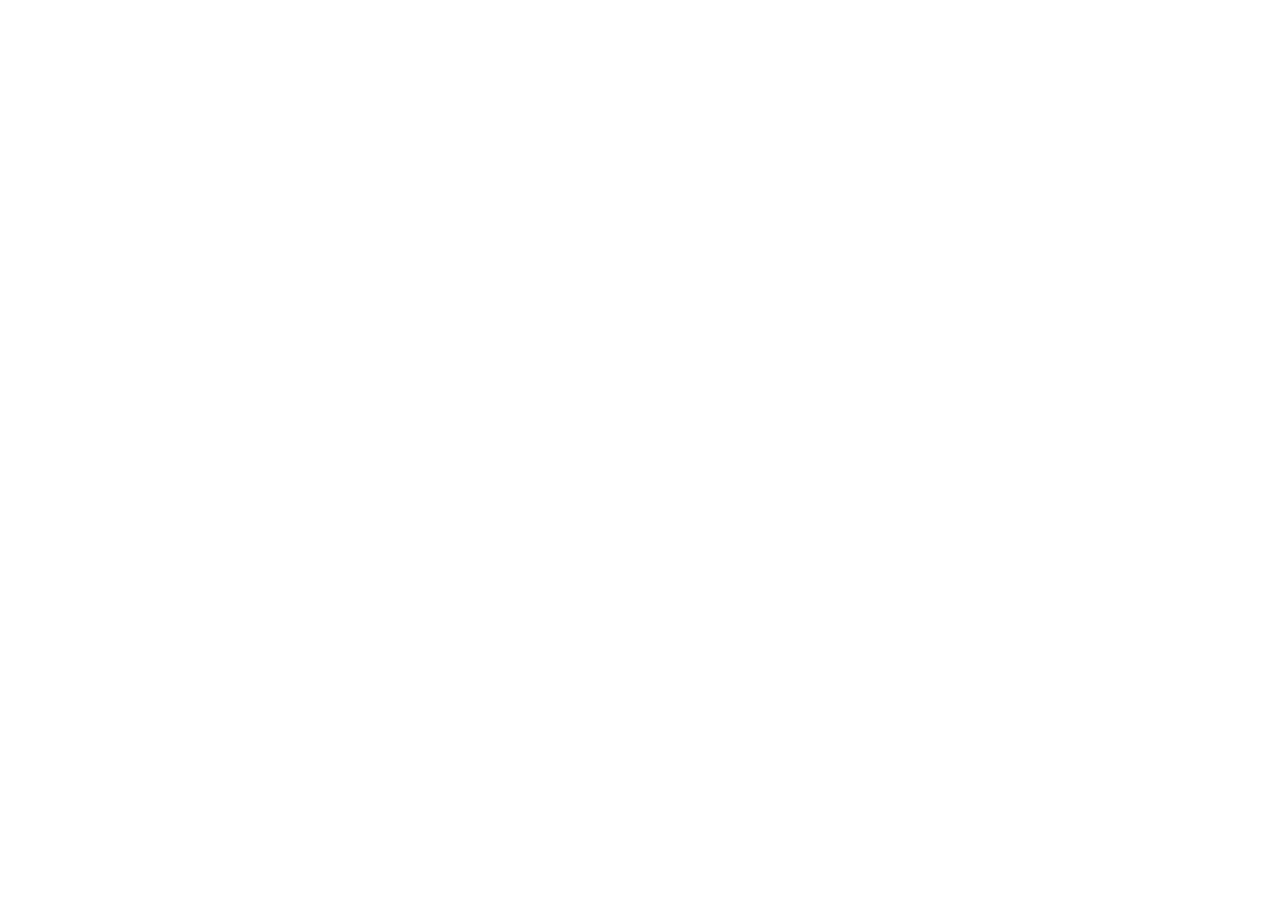
==== commit 7bab89b1: "Updates" ====
--- a/index.html
+++ b/index.html
@@ -1,903 +1,16 @@
 <!DOCTYPE html>
-<html lang="en">
+<html lang="">
   <head>
-    <meta charset="UTF-8" />
-    <meta name="viewport" content="width=device-width, initial-scale=1.0" />
+    <meta charset="UTF-8">
+    <link rel="icon" href="/FazilaImanisa.github.io/favicon.png">
+    <meta name="viewport" content="width=device-width, initial-scale=1.0">
+    <title>Jila - Webs of Wonder</title>
+    <link rel="stylesheet" href="https://unicons.iconscout.com/release/v4.0.0/css/line.css">
 
-    <!--==================== UNICONS ====================-->
-    <link
-      rel="stylesheet"
-      href="https://unicons.iconscout.com/release/v4.0.0/css/line.css"
-    />
-
-    <!--==================== SWIPER CSS ====================-->
-    <link rel="stylesheet" href="assets/css/swiper-bundle.min.css" />
-
-    <!--==================== CSS ====================-->
-    <link rel="stylesheet" href="assets/css/styles.css" />
-
-    <link
-      href="assets/favicon/z/android-chrome-512x512.png"
-      rel="shortcut icon"
-    />
-    <link
-      rel="apple-touch-icon"
-      sizes="180x180"
-      href="assets/favicon/z/apple-touch-icon.png"
-    />
-    <link
-      rel="icon"
-      type="image/png"
-      sizes="32x32"
-      href="assets/favicon/z/favicon-32x32.png"
-    />
-    <link
-      rel="icon"
-      type="image/png"
-      sizes="16x16"
-      href="assets/favicon/z/favicon-16x16.png"
-    />
-
-    <title>Fazila Imanisa</title>
+    <script type="module" crossorigin src="/FazilaImanisa.github.io/assets/index-EKWzXZq_.js"></script>
+    <link rel="stylesheet" crossorigin href="/FazilaImanisa.github.io/assets/index-BGJlyInr.css">
   </head>
-
   <body>
-    <!--==================== HEADER ====================-->
-    <header class="header" id="header">
-      <nav class="nav container">
-        <a href="#" class="nav_logo">Zila</a>
-
-        <div class="nav_menu" id="nav-menu">
-          <ul class="nav_list grid">
-            <li class="nav_item">
-              <a href="#home" class="nav_link active-link">
-                <i class="uil uil-estate nav_icon"></i> Home
-              </a>
-            </li>
-            <li class="nav_item">
-              <a href="#about" class="nav_link">
-                <i class="uil uil-user nav_icon"></i>About
-              </a>
-            </li>
-            <li class="nav_item">
-              <a href="#skills" class="nav_link">
-                <i class="uil uil-file-info-alt nav_icon"></i>Skills
-              </a>
-            </li>
-            <li class="nav_item">
-              <a href="#portofolio" class="nav_link">
-                <i class="uil uil-scenery nav_icon"></i>Projects
-              </a>
-            </li>
-            <li class="nav_item">
-              <a href="#contact" class="nav_link">
-                <i class="uil uil-message nav_icon"></i>Contact Me
-              </a>
-            </li>
-          </ul>
-          <i class="uil uil-times nav_close" id="nav-close"></i>
-        </div>
-
-        <div class="nav_btns">
-          <!--Theme change button -->
-          <i class="uil uil-moon change-theme" id="theme-button"></i>
-          <div class="nav_toggle" id="nav-toggle">
-            <i class="uil uil-apps"></i>
-          </div>
-        </div>
-      </nav>
-    </header>
-
-    <!--==================== MAIN ====================-->
-    <main class="main">
-      <!--==================== HOME ====================-->
-      <section class="home section" id="home">
-        <div class="home_container container grid">
-          <div class="home_content grid">
-            <div class="home_social">
-              <a
-                href="https://www.linkedin.com/in/fazila-imanisa/"
-                target="_blank"
-                class="home_social-icon"
-              >
-                <i class="uil uil-linkedin-alt"></i>
-              </a>
-
-              <a
-                href="mailto:fazilaimanisabusiness@gmail.com"
-                target="_blank"
-                class="home_social-icon"
-              >
-                <i class="uil uil-envelope"></i>
-              </a>
-
-              <a
-                href="https://www.github.com/FazilaImanisa/"
-                target="_blank"
-                class="home_social-icon"
-              >
-                <i class="uil uil-github-alt"></i>
-              </a>
-            </div>
-
-            <div class="home_img">
-              <svg
-                class="home_blob"
-                viewBox="0 0 200 187"
-                xmlns="http://www.w3.org/2000/svg"
-                xmlns:xlink="http://www.w3.org/1999/xlink"
-              >
-                <mask id="mask0" mask-type="alpha">
-                  <path
-                    d="M190.312 36.4879C206.582 62.1187 201.309 102.826 182.328 134.186C163.346 165.547 
-                                    130.807 187.559 100.226 186.353C69.6454 185.297 41.0228 161.023 21.7403 129.362C2.45775 
-                                    97.8511 -7.48481 59.1033 6.67581 34.5279C20.9871 10.1032 59.7028 -0.149132 97.9666 
-                                    0.00163737C136.23 0.303176 174.193 10.857 190.312 36.4879Z"
-                  />
-                </mask>
-                <g mask="url(#mask0)">
-                  <path
-                    d="M190.312 36.4879C206.582 62.1187 201.309 102.826 182.328 134.186C163.346 
-                                    165.547 130.807 187.559 100.226 186.353C69.6454 185.297 41.0228 161.023 21.7403 
-                                    129.362C2.45775 97.8511 -7.48481 59.1033 6.67581 34.5279C20.9871 10.1032 59.7028 
-                                    -0.149132 97.9666 0.00163737C136.23 0.303176 174.193 10.857 190.312 36.4879Z"
-                  />
-
-                  <image
-                    class="home_blob-img"
-                    x="12"
-                    y="18"
-                    xlink:href="assets/img/profil.png"
-                  />
-                </g>
-              </svg>
-            </div>
-
-            <div class="home_data">
-              <h1 class="home_title">Hi, I'm Zila</h1>
-              <h3 class="home_subtitle">Front End Developer</h3>
-              <p class="home_description">
-                A passionate front-end developer with a knack for creating sleek
-                and user-friendly interfaces. My journey in the world of web
-                development started with a love for transforming ideas into
-                interactive and visually appealing websites.
-              </p>
-              <a href="#contact" class="button button--flex">
-                Contact Me <i class="uil uil-message button_icon"></i>
-              </a>
-            </div>
-          </div>
-
-          <div class="home_scroll">
-            <a href="#about" class="home_scroll-button button--flex">
-              <i class="uil uil-mouse-alt home_scroll-mouse"></i>
-              <span class="home_scroll-name">Scroll down</span>
-              <i class="uil uil-arrow-down home_scroll-arrow"></i>
-            </a>
-          </div>
-        </div>
-      </section>
-
-      <!--==================== ABOUT ====================-->
-      <section class="about section" id="about">
-        <h2 class="section_title">About Me</h2>
-        <span class="section_subtitle">My introduction</span>
-
-        <div class="about_container container grid">
-          <img src="assets/img/about.jpg" alt="" class="about_img" />
-
-          <div class="about_data">
-            <p class="about_description">
-              As a front-end enthusiast, I specialize in turning design concepts
-              into responsive, pixel-perfect websites. With a keen eye for detail and a
-              commitment to staying updated with the latest industry trends, I
-              strive to bring a perfect blend of aesthetics and functionality to
-              every project.
-            </p>
-
-            <div class="about_info">
-              <div>
-                <span class="about_info-title">20+</span>
-                <span class="about_info-name"
-                  >Personal <br />
-                  experience</span
-                >
-              </div>
-
-              <div>
-                <span class="about_info-title">15+</span>
-                <span class="about_info-name"
-                  >Completed <br />
-                  task
-                </span>
-              </div>
-
-              <div>
-                <span class="about_info-title">05+</span>
-                <span class="about_info-name">
-                  Projects <br />
-                  completed</span
-                >
-              </div>
-            </div>
-
-            <div class="about_buttons">
-              <a
-                download=""
-                href="assets/pdf/FAZILA IMANISA - RESUME.pdf"
-                class="button button--flex"
-              >
-                Download CV<i class="uil uil-download-alt button_icon"></i>
-              </a>
-            </div>
-          </div>
-        </div>
-      </section>
-
-      <!--==================== SKILLS ====================-->
-      <section class="skills section" id="skills">
-        <h2 class="section_title">Skills</h2>
-        <span class="section_subtitle">My Technical Level</span>
-
-        <dviv class="skills_container container grid">
-          <div>
-            <!--==================== SKILLS 1 ====================-->
-            <div class="skills_content skills_open">
-              <div class="skills_header">
-                <i class="uil uil-brackets-curly skills_icon"></i>
-
-                <div>
-                  <h1 class="skills_title">Frontend</h1>
-                  <span class="skills_subtitle">Currently</span>
-                </div>
-
-                <i class="uil uil-angle-down skills_arrow"></i>
-              </div>
-
-              <div class="skills_list grid">
-                <div class="skills_data">
-                  <div class="skills_titles">
-                    <h3 class="skills_name">HTML, CSS</h3>
-                    <span class="skills_number">90%</span>
-                  </div>
-                  <div class="skills_bar">
-                    <span class="skills_percentage skills_html"></span>
-                  </div>
-                </div>
-
-                <div class="skills_data">
-                  <div class="skills_titles">
-                    <h3 class="skills_name">JavaScript</h3>
-                    <span class="skills_number">80%</span>
-                  </div>
-                  <div class="skills_bar">
-                    <span class="skills_percentage skills_css"></span>
-                  </div>
-                </div>
-
-                <div class="skills_data">
-                  <div class="skills_titles">
-                    <h3 class="skills_name">Vue JS</h3>
-                    <span class="skills_number">80%</span>
-                  </div>
-                  <div class="skills_bar">
-                    <span class="skills_percentage skills_js"></span>
-                  </div>
-                </div>
-
-                <div class="skills_data">
-                  <div class="skills_titles">
-                    <h3 class="skills_name">React JS</h3>
-                    <span class="skills_number">90%</span>
-                  </div>
-                  <div class="skills_bar">
-                    <span class="skills_percentage skills_react"></span>
-                  </div>
-                </div>
-              </div>
-            </div>
-
-            <!--==================== SKILLS 2 ====================-->
-            <div class="skills_content skills_close">
-              <div class="skills_header">
-                <i class="uil uil-server-network skills_icon"></i>
-
-                <div>
-                  <h1 class="skills_title">Backend</h1>
-                  <span class="skills_subtitle">Currently<span>
-                </div>
-
-                <i class="uil uil-angle-down skills_arrow"></i>
-              </div>
-
-              <div class="skills_list grid">
-                <div class="skills_data">
-                  <div class="skills_titles">
-                    <h3 class="skills_name">PHP</h3>
-                    <span class="skills_number">80%</span>
-                  </div>
-                  <div class="skills_bar">
-                    <span class="skills_percentage skills_php"></span>
-                  </div>
-                </div>
-
-                <div class="skills_data">
-                  <div class="skills_titles">
-                    <h3 class="skills_name">Node JS</h3>
-                    <span class="skills_number">80%</span>
-                  </div>
-                  <div class="skills_bar">
-                    <span class="skills_percentage skills_node"></span>
-                  </div>
-                </div>
-
-                <div class="skills_data">
-                  <div class="skills_titles">
-                    <h3 class="skills_name">Laravel</h3>
-                    <span class="skills_number">70%</span>
-                  </div>
-                  <div class="skills_bar">
-                    <span class="skills_percentage skills_java"></span>
-                  </div>
-                </div>
-              </div>
-            </div>
-          </div>
-
-          <div>
-            <!--==================== SKILLS 3 ====================-->
-            <div class="skills_content skills_close">
-              <div class="skills_header">
-                <i class="uil uil-swatchbook skills_icon"></i>
-
-                <div>
-                  <h1 class="skills_title">Design</h1>
-                  <span class="skills_subtitle">Currently</span>
-                </div>
-
-                <i class="uil uil-angle-down skills_arrow"></i>
-              </div>
-
-              <div class="skills_list grid">
-                <div class="skills_data">
-                  <div class="skills_titles">
-                    <h3 class="skills_name">Canva</h3>
-                    <span class="skills_number">90%</span>
-                  </div>
-                  <div class="skills_bar">
-                    <span class="skills_percentage skills_canva"></span>
-                  </div>
-                </div>
-
-                <div class="skills_data">
-                  <div class="skills_titles">
-                    <h3 class="skills_name">Figma</h3>
-                    <span class="skills_number">80%</span>
-                  </div>
-                  <div class="skills_bar">
-                    <span class="skills_percentage skills_figma"></span>
-                  </div>
-                </div>
-
-                <div class="skills_data">
-                  <div class="skills_titles">
-                    <h3 class="skills_name">Adobe Photoshop</h3>
-                    <span class="skills_number">70%</span>
-                  </div>
-                  <div class="skills_bar">
-                    <span class="skills_percentage skills_photoshop"></span>
-                  </div>
-                </div>
-              </div>
-            </div>
-
-            <div>
-              <!--==================== SKILLS 3 ====================-->
-              <div class="skills_content skills_close">
-                <div class="skills_header">
-                  <i class="uil uil-hard-hat skills_icon"></i>
-
-                  <div>
-                    <h1 class="skills_title">Game Engine</h1>
-                    <span class="skills_subtitle">High School</span>
-                  </div>
-
-                  <i class="uil uil-angle-down skills_arrow"></i>
-                </div>
-
-                <div class="skills_list grid">
-                  <div class="skills_data">
-                    <div class="skills_titles">
-                      <h3 class="skills_name">Unity</h3>
-                      <span class="skills_number">50%</span>
-                    </div>
-                    <div class="skills_bar">
-                      <span class="skills_percentage skills_unity"></span>
-                    </div>
-                  </div>
-
-                  <div class="skills_data">
-                    <div class="skills_titles">
-                      <h3 class="skills_name">Blender</h3>
-                      <span class="skills_number">50%</span>
-                    </div>
-                    <div class="skills_bar">
-                      <span class="skills_percentage skills_blender"></span>
-                    </div>
-                  </div>
-                </div>
-              </div>
-            </div>
-          </div>
-        </dviv>
-      </section>
-
-      <!--==================== QUALIFICATION ====================-->
-      <section class="qualification section">
-        <h2 class="section_title">Qualification</h2>
-        <span class="section_subtitle">My Personal Journey</span>
-
-        <div class="qualification_container container">
-          <div class="qualification_tabs">
-            <div
-              class="qualification_button button--flex qualification_active"
-              data-target="#education"
-            >
-              <i class="uil uil-graduation-cap qualification_icon"></i>
-              Education
-            </div>
-
-            <div class="qualification_button button--flex" data-target="#work">
-              <i class="uil uil-briefcase-alt qualification_icon"></i>
-              Work
-            </div>
-          </div>
-
-          <div class="qualification_sections">
-            <!--==================== QUALIFICATION CONTENT 1 ====================-->
-            <div
-              class="qualification_content qualification_active"
-              data-content
-              id="education"
-            >
-              <!--==================== QUALIFICATION 1 ====================-->
-              <div class="qualification_data">
-                <div>
-                  <h3 class="qualification_title">Software Modeling</h3>
-                  <span class="qualification_subtitle"
-                    >Malang - High School</span
-                  >
-                  <div class="qualification_calendar">
-                    <i class="uil uil-calendar-alt"></i>
-                    Currently
-                  </div>
-                </div>
-
-                <div>
-                  <span class="qualification_rounder"></span>
-                  <span class="qualification_line"></span>
-                </div>
-              </div>
-
-              <!--==================== QUALIFICATION 2 ====================-->
-              <div class="qualification_data">
-                <div></div>
-
-                <div>
-                  <span class="qualification_rounder"></span>
-                  <span class="qualification_line"></span>
-                </div>
-
-                <div>
-                  <h3 class="qualification_title">Databases</h3>
-                  <span class="qualification_subtitle"
-                    >Malang - High School</span
-                  >
-                  <div class="qualification_calendar">
-                    <i class="uil uil-calendar-alt"></i>
-                    Currently
-                  </div>
-                </div>
-              </div>
-
-              <!--==================== QUALIFICATION 3 ====================-->
-              <div class="qualification_data">
-                <div>
-                  <h3 class="qualification_title">
-                    Object Oriented Programming
-                  </h3>
-                  <span class="qualification_subtitle"
-                    >Malang - High School</span
-                  >
-                  <div class="qualification_calendar">
-                    <i class="uil uil-calendar-alt"></i>
-                    Currently
-                  </div>
-                </div>
-
-                <div>
-                  <span class="qualification_rounder"></span>
-                  <span class="qualification_line"></span>
-                </div>
-              </div>
-
-              <!--==================== QUALIFICATION 4 ====================-->
-              <div class="qualification_data">
-                <div></div>
-
-                <div>
-                  <span class="qualification_rounder"></span>
-                  <span class="qualification_line"></span>
-                </div>
-
-                <div>
-                  <h3 class="qualification_title">
-                    Web And Mobile Programming
-                  </h3>
-                  <span class="qualification_subtitle"
-                    >Malang - High School</span
-                  >
-                  <div class="qualification_calendar">
-                    <i class="uil uil-calendar-alt"></i>
-                    Currently
-                  </div>
-                </div>
-              </div>
-
-              <!--==================== QUALIFICATION 5 ====================-->
-              <div class="qualification_data">
-                <div>
-                  <h3 class="qualification_title">
-                    Creative Products and Entrepreneurship
-                  </h3>
-                  <span class="qualification_subtitle"
-                    >Malang - High School</span
-                  >
-                  <div class="qualification_calendar">
-                    <i class="uil uil-calendar-alt"></i>
-                    Currently
-                  </div>
-                </div>
-
-                <div>
-                  <span class="qualification_rounder"></span>
-                  <span class="qualification_line"></span>
-                </div>
-              </div>
-
-              <!--==================== QUALIFICATION 4 ====================-->
-              <div class="qualification_data">
-                <div></div>
-
-                <div>
-                  <span class="qualification_rounder"></span>
-                  <!-- <span class="qualification_line"></span> -->
-                </div>
-
-                <div>
-                  <h3 class="qualification_title">Javascript Framework</h3>
-                  <span class="qualification_subtitle"
-                    >Malang - High School</span
-                  >
-                  <div class="qualification_calendar">
-                    <i class="uil uil-calendar-alt"></i>
-                    Currently
-                  </div>
-                </div>
-              </div>
-            </div>
-
-            <!--==================== QUALIFICATION CONTENT 2 ====================-->
-            <div class="qualification_content" data-content id="work">
-              <!--==================== QUALIFICATION 1 ====================-->
-              <div class="qualification_data">
-                <div>
-                  <h3 class="qualification_title">Technical Support</h3>
-                  <span class="qualification_subtitle">South Jakarta</span>
-                  <div class="qualification_calendar">
-                    <i class="uil uil-calendar-alt"></i>
-                    Internship
-                  </div>
-                </div>
-                <div>
-                  <span class="qualification_rounder"></span>
-                  <span class="qualification_line"></span>
-                </div>
-              </div>
-
-              <!--==================== QUALIFICATION 2 ====================-->
-              <div class="qualification_data">
-                <div></div>
-
-                <div>
-                  <span class="qualification_rounder"></span>
-                  <!-- <span class="qualification_line"></span> -->
-                </div>
-
-                <div>
-                  <h3 class="qualification_title">Frontend Developer</h3>
-                  <span class="qualification_subtitle">South Jakarta</span>
-                  <div class="qualification_calendar">
-                    <i class="uil uil-calendar-alt"></i>
-                    July - Now
-                  </div>
-                </div>
-              </div>
-            </div>
-          </div>
-        </div>
-      </section>
-
-      <!--==================== PORTOFOLIO ====================-->
-      <section class="portofolio section" id="portofolio">
-        <h2 class="section_title">Projects</h2>
-        <span class="section_subtitle">Most Recent Work</span>
-
-        <div class="portofolio_container container swiper MySwiper">
-          <div class="swiper-wrapper">
-            <!--==================== PORTOFOLIO 1 ====================-->
-            <div class="portofolio_content grid swiper-slide">
-              <img
-                src="assets/img/portoukk.png"
-                alt=""
-                class="portofolio_img"
-              />
-
-              <div class="portofolio_data">
-                <h3 class="portofolio_title">
-                  Full-Stack Cafe Cashier Transaction System
-                </h3>
-                <p class="portofolio_description">
-                  Using ReactJS, NodeJS, MySQL for CRUD, log-in, and
-                  transactions.
-                </p>
-                <a
-                  href="https://github.com/FazilaImanisa/Cafe_UKK"
-                  class="button button--flex button--small portofolio_button"
-                >
-                  Source Code
-                  <i class="uil uil-arrow-right button_icon"></i>
-                </a>
-              </div>
-            </div>
-
-            <!--==================== PORTOFOLIO 1 ====================-->
-            <div class="portofolio_content grid swiper-slide">
-              <img
-                src="assets/img/portofolioo.png"
-                alt=""
-                class="portofolio_img"
-              />
-
-              <div class="portofolio_data">
-                <h3 class="portofolio_title">Car Rental Management System</h3>
-                <p class="portofolio_description">
-                  Using PHP MySQL for CRUD, log-in, and transactions.
-                </p>
-                <a
-                  href="https://github.com/FazilaImanisa/rent-car"
-                  class="button button--flex button--small portofolio_button"
-                >
-                  Source Code
-                  <i class="uil uil-arrow-right button_icon"></i>
-                </a>
-              </div>
-            </div>
-
-            <!--==================== PORTOFOLIO 2 ====================-->
-            <div class="portofolio_content grid swiper-slide">
-              <img
-                src="assets/img/portofolio2.png"
-                alt=""
-                class="portofolio_img"
-              />
-
-              <div class="portofolio_data">
-                <h3 class="portofolio_title">Basic CSS</h3>
-                <p class="portofolio_description">
-                  Responsive Landing Page for Tangerang City
-                </p>
-                <a
-                  href="https://github.com/FazilaImanisa/Basic-CSS/tree/main/Documents/RPL/Bootstrap"
-                  class="button button--flex button--small portofolio_button"
-                >
-                  Source Code
-                  <i class="uil uil-arrow-right button_icon"></i>
-                </a>
-              </div>
-            </div>
-
-            <!--==================== PORTOFOLIO 3 ====================-->
-            <div class="portofolio_content grid swiper-slide">
-              <img
-                src="assets/img/portofolio.png"
-                alt=""
-                class="portofolio_img"
-              />
-
-              <div class="portofolio_data">
-                <h3 class="portofolio_title">
-                  Building a REST API with Node.js
-                </h3>
-                <p class="portofolio_description">
-                  Integrating Node JS REST API with MySQL Database
-                </p>
-                <a
-                  href="https://github.com/FazilaImanisa/pelanggaran-siswa"
-                  class="button button--flex button--small portofolio_button"
-                >
-                  Source Code
-                  <i class="uil uil-arrow-right button_icon"></i>
-                </a>
-              </div>
-            </div>
-
-            <!--==================== PORTOFOLIO 4 ====================-->
-            <div class="portofolio_content grid swiper-slide">
-              <img src="assets/img/config.png" alt="" class="portofolio_img" />
-
-              <div class="portofolio_data">
-                <h3 class="portofolio_title">Responsive Configuration Page</h3>
-                <p class="portofolio_description">
-                  Creating a Responsive HTML Configuration Page for Sensors
-                </p>
-                <a
-                  href="https://github.com/FazilaImanisa/config-page"
-                  class="button button--flex button--small portofolio_button"
-                >
-                  Source Code
-                  <i class="uil uil-arrow-right button_icon"></i>
-                </a>
-              </div>
-            </div>
-          </div>
-          <!-- Add Arrows-->
-          <div class="swiper-button-next">
-            <i class="uil uil-angle-right-b swiper-portofolio-icon"></i>
-          </div>
-          <div class="swiper-button-prev">
-            <i class="uil uil-angle-left-b swiper-portofolio-icon"></i>
-          </div>
-          <!-- Add Pagination-->
-          <div class="swiper-pagination"></div>
-        </div>
-      </section>
-
-      <!--==================== CONTACT ME ====================-->
-      <section class="contact section" id="contact">
-        <h2 class="section_title">Contact Me</h2>
-        <span class="section_subtitle">Get in touch</span>
-
-        <div class="contact_container container grid">
-          <div>
-            <div class="contact_information">
-              <i class="uil uil-phone contact_icon"></i>
-
-              <div>
-                <h3 class="contact_title">Call Me</h3>
-                <span class="contact_subtitle">+62 858 5466 6385</span>
-              </div>
-            </div>
-
-            <div class="contact_information">
-              <i class="uil uil-envelope contact_icon"></i>
-
-              <div>
-                <h3 class="contact_title">Email</h3>
-                <span class="contact_subtitle"
-                  >fazilaimanisabusiness@gmail.com</span
-                >
-              </div>
-            </div>
-
-            <div class="contact_information">
-              <i class="uil uil-map-marker contact_icon"></i>
-
-              <div>
-                <h3 class="contact_title">Location</h3>
-                <span class="contact_subtitle">South Tangerang - Indonesia</span>
-              </div>
-            </div>
-          </div>
-
-          <form action="" class="contact_form grid">
-            <div class="contact_inputs grid">
-              <div class="contact_content">
-                <label for="" class="contact_label">Name</label>
-                <input type="text" class="contact_input" />
-              </div>
-
-              <div class="contact_content">
-                <label for="" class="contact_label">Email</label>
-                <input type="email" class="contact_input" />
-              </div>
-            </div>
-            <div class="contact_content">
-              <label for="" class="contact_label">Project</label>
-              <input type="text" class="contact_input" />
-            </div>
-
-            <div class="contact_content">
-              <label for="" class="contact_label">Message</label>
-              <textarea
-                name=""
-                id=""
-                cols="0"
-                rows="7"
-                class="contact_input"
-              ></textarea>
-            </div>
-
-            <div>
-              <a
-                href="mailto:fazilaimanisabusiness@gmail.com"
-                class="button button--flex"
-              >
-                Send Message
-                <i class="uil uil-message button_icon"></i>
-              </a>
-            </div>
-          </form>
-        </div>
-      </section>
-    </main>
-
-    <!--==================== FOOTER ====================-->
-    <footer class="footer">
-      <div class="footer_bg">
-        <div class="footer_container container grid">
-          <div>
-            <h1 class="footer_title">Fazila Imanisa</h1>
-            <span class="footer_subtitle">Junior Front End Developer</span>
-          </div>
-
-          <ul class="footer_links">
-            <li>
-              <a href="#portofolio" class="footer_link">Projects</a>
-            </li>
-            <li>
-              <a href="#contact" class="footer_link">Contact Me</a>
-            </li>
-          </ul>
-
-          <div class="footer_socials">
-            <a
-              href="https://www.facebook.com/nisa.fazila.5/"
-              target="_blank"
-              class="footer_social"
-            >
-              <i class="uil uil-facebook-f"></i>
-            </a>
-            <a
-              href="https://twitter.com/"
-              target="_blank"
-              class="footer_social"
-            >
-              <i class="uil uil-twitter-alt"></i>
-            </a>
-            <a
-              href="https://www.instagram.com/fazlmsa/"
-              target="_blank"
-              class="footer_social"
-            >
-              <i class="uil uil-instagram"></i>
-            </a>
-          </div>
-        </div>
-
-        <p class="footer_copy">&#169; Zila. All right reserved</p>
-      </div>
-    </footer>
-
-    <!--==================== SCROLL TOP ====================-->
-    <a href="#" class="scrollup" id="scroll-up">
-      <i class="uil uil-arrow-up scrollup_icon"></i>
-    </a>
-
-    <!--==================== SWIPER JS ====================-->
-    <script src="assets/js/swiper-bundle.min.js"></script>
-
-    <!--==================== MAIN JS ====================-->
-    <script src="assets/js/main.js"></script>
+    <div id="app"></div>
   </body>
 </html>
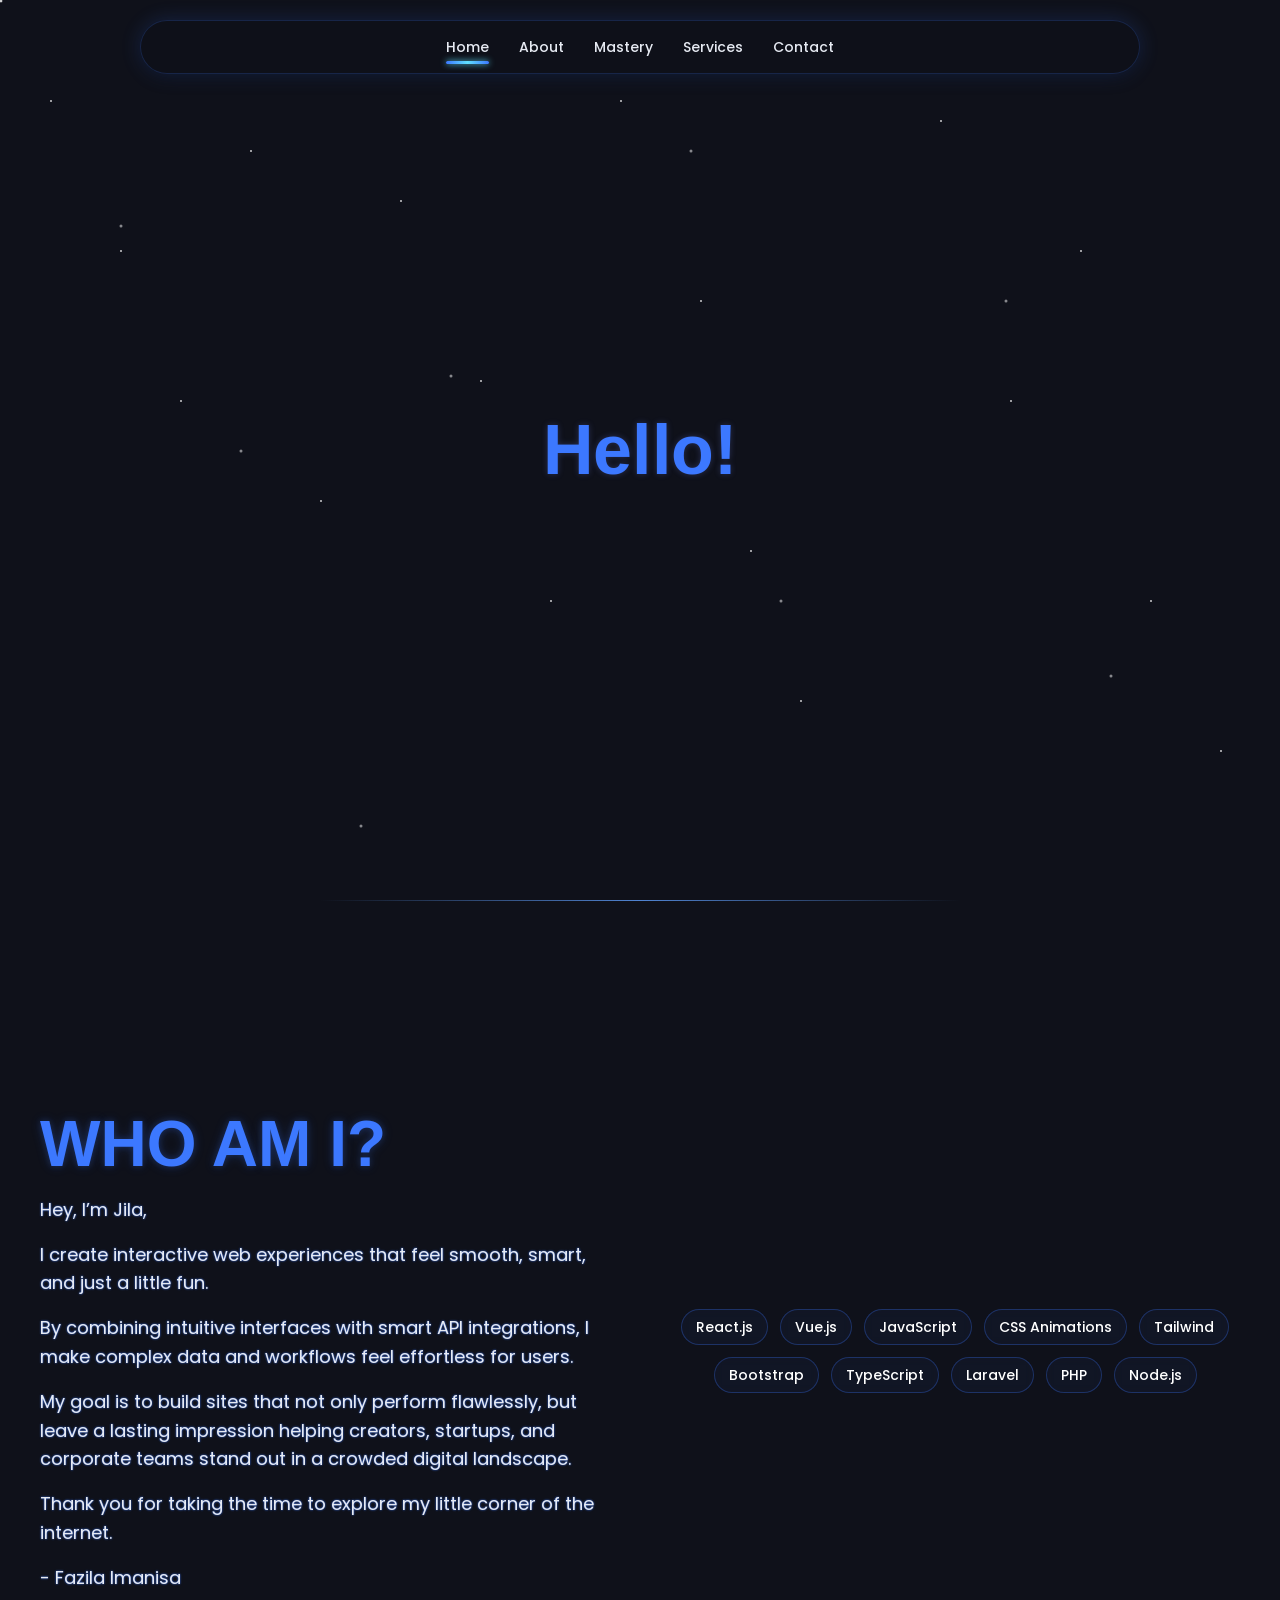
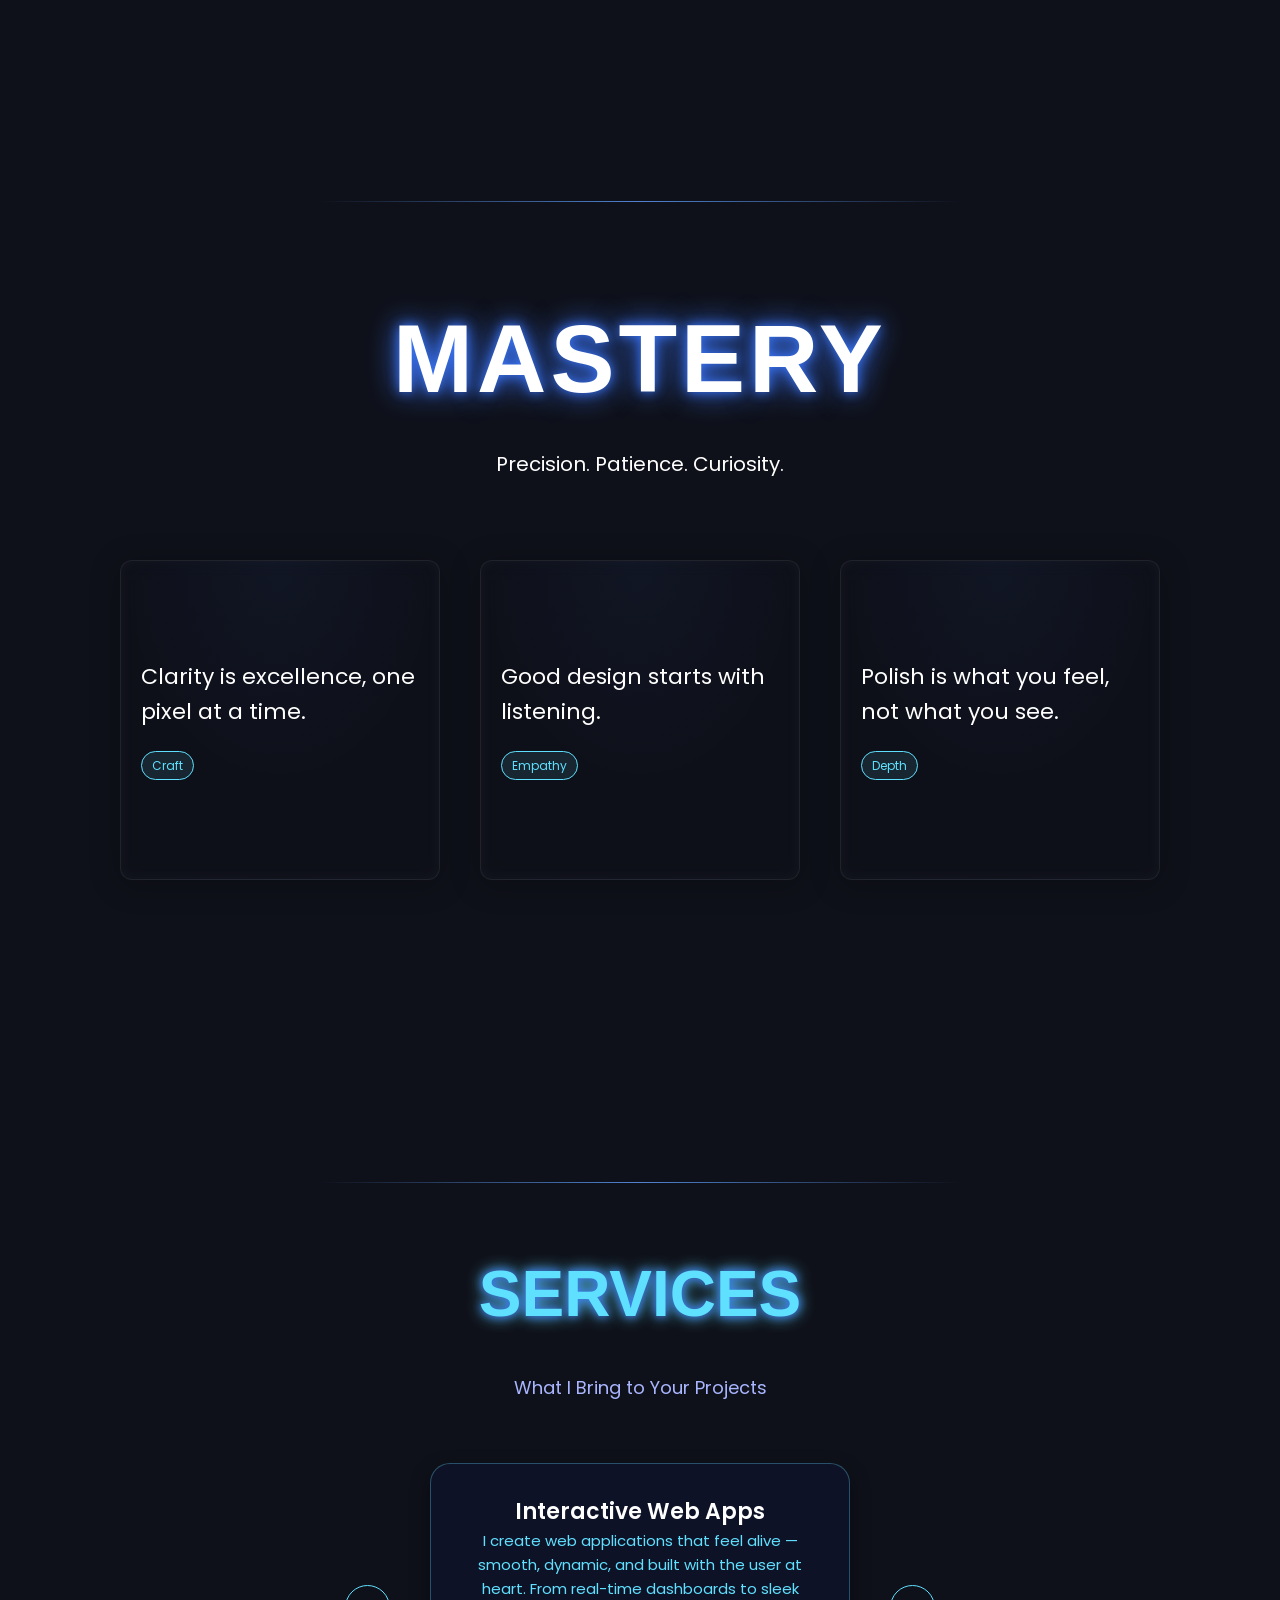
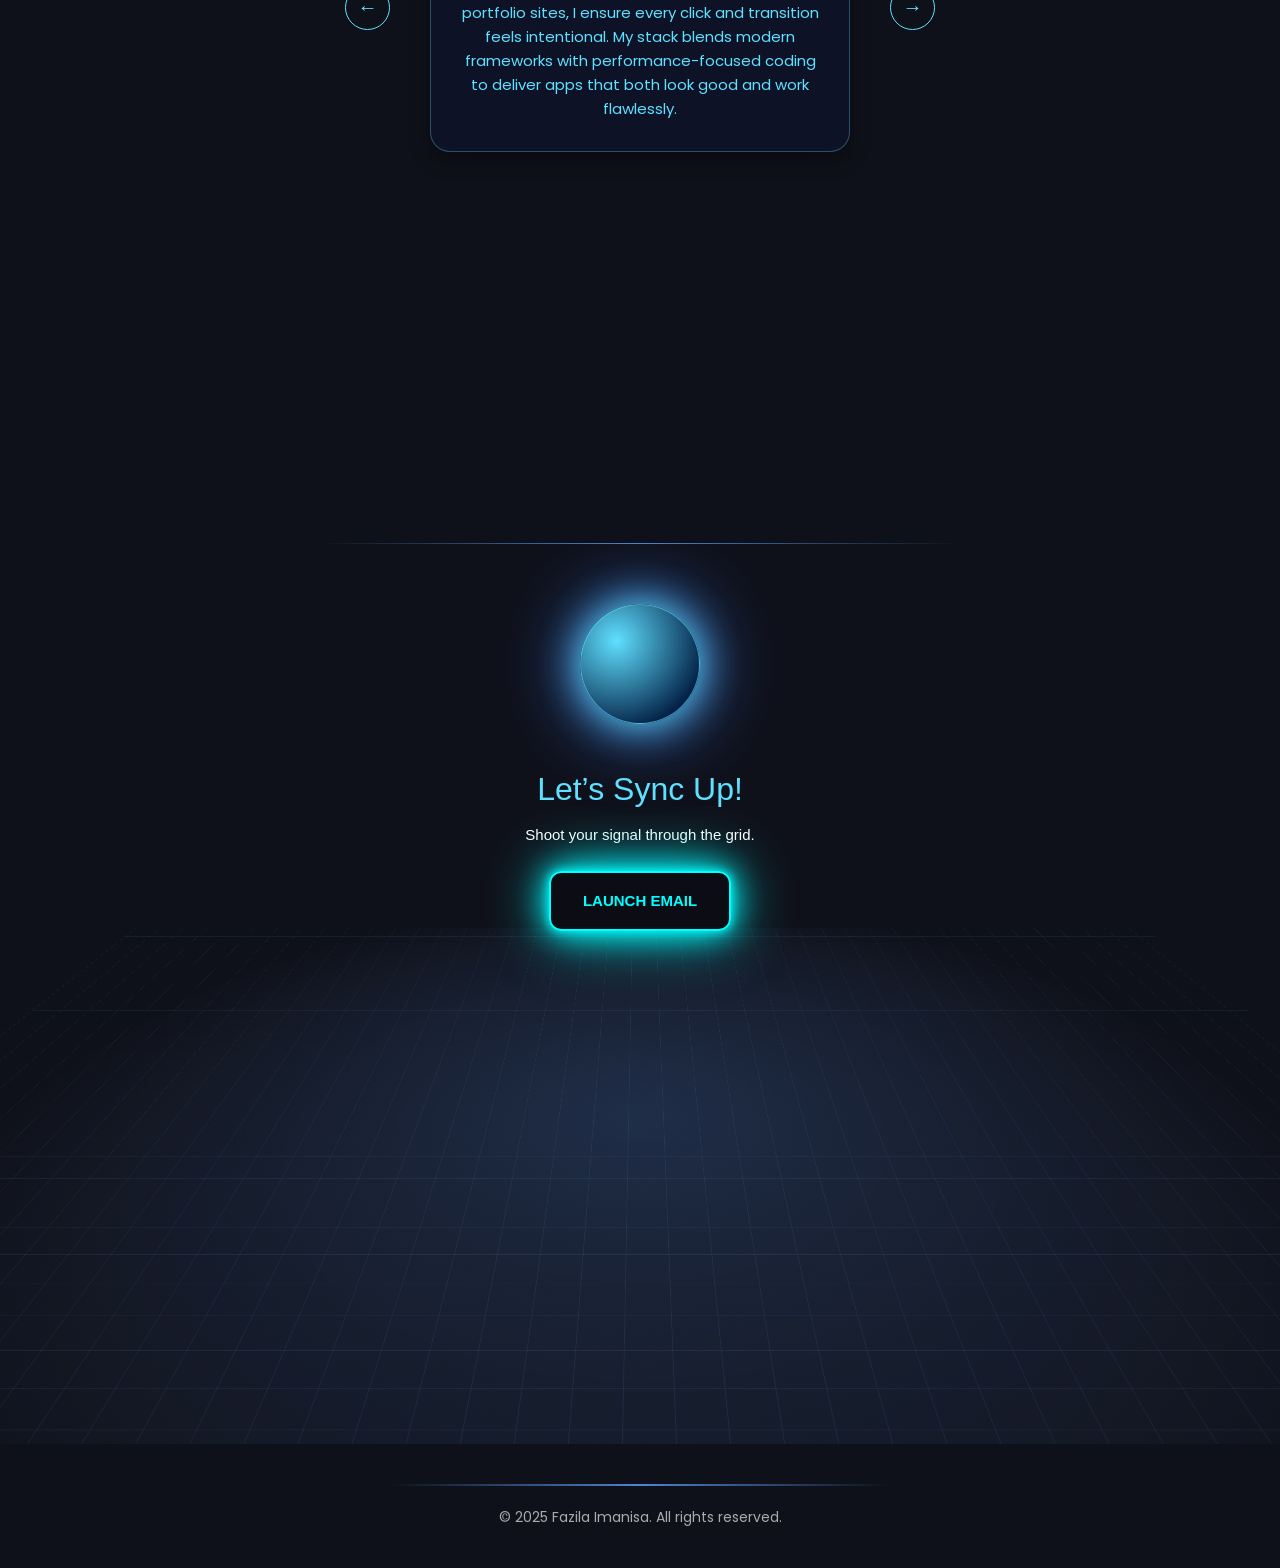
==== commit 5bf0a592: "Updates" ====
--- a/index.html
+++ b/index.html
@@ -2,13 +2,13 @@
 <html lang="">
   <head>
     <meta charset="UTF-8">
-    <link rel="icon" href="/FazilaImanisa.github.io/favicon.png">
+    <link rel="icon" href="/favicon.png">
     <meta name="viewport" content="width=device-width, initial-scale=1.0">
     <title>Jila - Webs of Wonder</title>
     <link rel="stylesheet" href="https://unicons.iconscout.com/release/v4.0.0/css/line.css">
 
-    <script type="module" crossorigin src="/FazilaImanisa.github.io/assets/index-EKWzXZq_.js"></script>
-    <link rel="stylesheet" crossorigin href="/FazilaImanisa.github.io/assets/index-BGJlyInr.css">
+    <script type="module" crossorigin src="/assets/index-BSvsKPzL.js"></script>
+    <link rel="stylesheet" crossorigin href="/assets/index-BGJlyInr.css">
   </head>
   <body>
     <div id="app"></div>
--- a/assets/index-BGJlyInr.css
+++ b/assets/index-BGJlyInr.css
@@ -0,0 +1 @@
+@import"https://fonts.googleapis.com/css2?family=Poppins:wght@400;500;600&display=swap";:root{--color-background: #0f111a;--color-background-soft: #1a1f33;--color-background-mute: #23283f;--color-border: rgba(120, 140, 255, .25);--color-border-hover: #3c78ff;--color-text: #e6eaf2;--color-text-muted: #9aa5c1;--color-heading: #7df9ff;--color-accent: #3c78ff;--color-accent-soft: rgba(60, 120, 255, .2);--section-gap: 160px}*,*:before,*:after{box-sizing:border-box;margin:0;font-weight:400}body{overflow-x:hidden;min-height:100vh;color:var(--color-text);background:var(--color-background);transition:color .5s,background-color .5s;line-height:1.6;font-family:Poppins,sans-serif;font-size:15px;text-rendering:optimizeLegibility;-webkit-font-smoothing:antialiased;-moz-osx-font-smoothing:grayscale;scroll-behavior:smooth}::-webkit-scrollbar{width:12px}::-webkit-scrollbar-track{background:#0f111a;border-left:1px solid rgba(60,120,255,.2)}::-webkit-scrollbar-thumb{background:#3c78ff;border-radius:6px;box-shadow:0 0 8px #3c78ff,0 0 12px #60e0ff,0 0 20px #3c78ff inset,0 0 30px #60e0ff inset;border:2px solid #60e0ff;transition:all .2s ease-in-out}::-webkit-scrollbar-thumb:hover{background:#60e0ff;box-shadow:0 0 12px #60e0ff,0 0 25px #3c78ff,0 0 25px #60e0ff inset,0 0 40px #3c78ff inset;border-color:#3c78ff}*{scrollbar-width:thin;scrollbar-color:#3c78ff #0f111a}@media (min-width: 1024px){body{display:flex;place-items:center}}.wrapper[data-v-3b1a1fec]{display:flex;justify-content:center;align-items:center;height:100vh;width:100vw;background:#0f111a;position:relative;overflow:hidden}.wrapper[data-v-3b1a1fec]:before,.wrapper[data-v-3b1a1fec]:after{content:"";position:absolute;top:0;left:0;width:2px;height:2px;background:#fff;opacity:.8;border-radius:50%;pointer-events:none;animation:twinkle-3b1a1fec 6s ease-in-out infinite alternate}.wrapper[data-v-3b1a1fec]:before{box-shadow:50px 100px #fff,120px 250px #fff,180px 400px #fff,250px 150px #fff,320px 500px #fff,400px 200px #fff,480px 380px #fff,550px 600px #fff,620px 100px #fff,700px 300px #fff,750px 550px #fff,800px 700px #fff,870px 900px #fff,940px 120px #fff,1010px 400px #fff,1080px 250px #fff,1150px 600px #fff,1220px 750px #fff,1300px 200px #fff,1380px 450px #fff,1450px 800px #fff,1520px 350px #fff,1600px 600px #fff,1670px 900px #fff}.wrapper[data-v-3b1a1fec]:after{opacity:.5;transform:scale(1.5);box-shadow:80px 150px #fff,160px 300px #fff,240px 550px #fff,300px 250px #fff,380px 700px #fff,460px 100px #fff,520px 400px #fff,600px 900px #fff,670px 200px #fff,740px 450px #fff,810px 800px #fff,890px 150px #fff,960px 500px #fff,1030px 350px #fff,1110px 700px #fff,1180px 250px #fff,1260px 600px #fff,1330px 100px #fff,1400px 500px #fff,1480px 750px #fff,1550px 400px #fff,1620px 850px #fff,1690px 300px #fff,1760px 650px #fff}@keyframes twinkle-3b1a1fec{0%{opacity:.4;transform:scale(1)}to{opacity:1;transform:scale(1.05)}}.words[data-v-3b1a1fec]{display:flex;position:relative;z-index:1}.letter[data-v-3b1a1fec]{display:inline-block;font-size:70px;font-weight:700;color:var(--color-accent, #3c78ff);text-shadow:0 0 6px rgba(120,140,255,.25);animation:neonBounce-3b1a1fec .25s ease forwards}@keyframes neonBounce-3b1a1fec{0%{opacity:0;transform:scale(.8)}60%{opacity:1;transform:scale(1.1)}to{transform:scale(1)}}.topbar[data-v-e49e83d6]{position:fixed;top:20px;left:50%;transform:translate(-50%);width:calc(100% - 40px);max-width:1000px;padding:15px 30px;border-radius:50px;background:#0f111ad9;-webkit-backdrop-filter:blur(10px);backdrop-filter:blur(10px);box-shadow:0 0 20px var(--color-accent-soft),0 5px 15px #0000004d;border:1px solid var(--color-accent-soft);display:flex;justify-content:center;z-index:1000;animation:floatBar-e49e83d6 4s ease-in-out infinite}.nav[data-v-e49e83d6]{width:100%;display:flex;justify-content:center;align-items:center}.nav-links[data-v-e49e83d6]{display:flex;gap:30px}.nav-item[data-v-e49e83d6]{color:#e6eaf2;font-weight:500;text-decoration:none;font-size:14px;position:relative;transition:all .3s ease}.nav-item[data-v-e49e83d6]:after{content:"";position:absolute;left:0;bottom:-6px;width:100%;height:3px;background:linear-gradient(90deg,#3c78ff,#60e0ff,#3c78ff);opacity:0;transform:scaleX(0);transform-origin:left;transition:all .3s ease;border-radius:2px;box-shadow:0 0 6px #60e0ff}.nav-item[data-v-e49e83d6]:hover:after,.nav-item.active[data-v-e49e83d6]:after{opacity:1;transform:scaleX(1);animation:glowPulse-e49e83d6 1.5s ease-in-out infinite alternate}.nav-item[data-v-e49e83d6]:hover{color:#60e0ff;text-shadow:0 0 6px #60e0ff,0 0 12px #3c78ff}@keyframes glowPulse-e49e83d6{0%{box-shadow:0 0 6px #60e0ff,0 0 12px #3c78ff}50%{box-shadow:0 0 12px #60e0ff,0 0 24px #3c78ff}to{box-shadow:0 0 6px #3c78ff,0 0 16px #60e0ff}}@keyframes floatBar-e49e83d6{0%,to{transform:translate(-50%) translateY(0)}50%{transform:translate(-50%) translateY(-4px)}}.page-indicator[data-v-a89ff30f]{width:100%;height:1px;margin-bottom:auto;background-image:linear-gradient(96.18deg,#60a0ff00 25%,#60a0ffcc,#60a0ff00 75%)}.about-container[data-v-a89ff30f]{min-height:100vh;display:flex;justify-content:center;align-items:center;font-family:Poppins,sans-serif;color:var(--color-text);opacity:0;transform:translateY(20px);transition:opacity .8s ease,transform .8s ease}.about-container.active[data-v-a89ff30f]{opacity:1;transform:translateY(0)}.about-content[data-v-a89ff30f]{display:flex;flex-direction:row;gap:60px;max-width:1200px;width:100%;flex-wrap:wrap;align-items:center}.about-text[data-v-a89ff30f]{flex:1;min-width:300px}.skills[data-v-a89ff30f]{flex:1;min-width:200px;display:flex;flex-wrap:wrap;gap:12px;justify-content:center}@keyframes neonFlicker-a89ff30f{0%,19%,21%,23%,25%,54%,56%,to{opacity:1;text-shadow:0 0 4px var(--color-accent-soft),0 0 10px var(--color-accent-soft),0 0 20px var(--color-accent)}20%,22%,24%,55%{opacity:.4;text-shadow:none}26%,53%{opacity:.7;text-shadow:0 0 2px var(--color-accent-soft),0 0 6px var(--color-accent-soft)}}.about-heading[data-v-a89ff30f]{font-weight:700;font-size:64px;color:var(--color-accent);text-shadow:0 0 6px var(--color-accent-soft),0 0 12px var(--color-accent-soft);animation:neonFlicker-a89ff30f 2s infinite}.intro-line[data-v-a89ff30f]{display:block;font-weight:400;font-size:18px;margin-bottom:16px;opacity:0;transform:translateY(20px);color:var(--color-text);text-shadow:0 0 2px #3c78ff;transition:text-shadow .3s ease}.about-container.active .intro-line[data-v-a89ff30f]{animation:fadeInUp-a89ff30f .8s forwards}@keyframes fadeInUp-a89ff30f{to{opacity:1;transform:translateY(0)}}.skill[data-v-a89ff30f]{font-weight:500;font-size:14px;padding:6px 14px;border-radius:25px;background:#3c78ff0d;color:#fff;text-shadow:none;box-shadow:none;border:1px solid rgba(60,120,255,.3);opacity:0;transform:translateY(10px);transition:opacity .5s ease,transform .5s ease,box-shadow .3s ease,text-shadow .3s ease,background .3s ease;-webkit-backdrop-filter:blur(4px);backdrop-filter:blur(4px)}.about-container.active .skills .skill[data-v-a89ff30f]{opacity:1;transform:translateY(0)}.skill[data-v-a89ff30f]:hover{text-shadow:0 0 8px #3c78ff,0 0 16px #60e0ff,0 0 32px #60e0ff;box-shadow:0 0 12px #3c78ff,0 0 24px #60e0ff inset,0 0 40px #60e0ff;background:#3c78ff26;transform:translateY(-2px);cursor:pointer}.page-indicator[data-v-eab5eaa2]{width:100%;height:1px;margin-bottom:80px;background-image:linear-gradient(96.18deg,#60a0ff00 25%,#60a0ffcc,#60a0ff00 75%)}.excellence-container[data-v-eab5eaa2]{min-height:100vh;display:flex;flex-direction:column;gap:80px;color:#fff;background:#0f111a;overflow-x:hidden;font-family:Poppins,sans-serif}.intro[data-v-eab5eaa2]{text-align:center}.title[data-v-eab5eaa2]{font-size:96px;font-weight:700;letter-spacing:4px;text-transform:uppercase;opacity:0;transform:translateY(30px);transition:all 1s ease;text-shadow:0 0 12px #3c78ff,0 0 30px #3c78ff}.title.active[data-v-eab5eaa2]{opacity:1;transform:translateY(0)}.subtitle[data-v-eab5eaa2]{font-size:20px;margin-top:12px}.projects[data-v-eab5eaa2]{display:flex;flex-wrap:wrap;justify-content:center;gap:40px}.project-card[data-v-eab5eaa2]{position:relative;width:320px;height:320px;border-radius:12px;background:radial-gradient(50% 70% at 50% 0%,#3c78ff0d,#3c78ff00),#0b011d03;border:1px solid rgba(255,255,255,.08);-webkit-backdrop-filter:blur(8.5px);backdrop-filter:blur(8.5px);box-shadow:0 4px 30px #00000040,inset 0 0 12px #ffffff08;display:flex;align-items:center;justify-content:center;transform:translateY(20px);opacity:0;overflow:hidden;transition:transform .4s ease,box-shadow .4s ease,border .4s ease}.project-card.active[data-v-eab5eaa2]{animation:fadeInUp-eab5eaa2 1.2s forwards cubic-bezier(.25,.1,.25,1)}.project-card[data-v-eab5eaa2]:hover{transform:translateY(-8px);border:1px solid rgba(96,160,255,.3);box-shadow:0 8px 40px #3c78ff40,inset 0 1px 8px #ffffff0d}.project-info[data-v-eab5eaa2]{padding:20px}.project-info h3[data-v-eab5eaa2]{font-size:22px;margin-bottom:10px;color:#fff}.project-info p[data-v-eab5eaa2]{font-size:14px;color:#aaa}.tag[data-v-eab5eaa2]{display:inline-block;margin-top:12px;font-size:12px;color:#60e0ff;border:1px solid #60e0ff;border-radius:20px;padding:4px 10px;background:#60e0ff1a}@keyframes fadeInUp-eab5eaa2{0%{opacity:0;transform:translateY(20px)}to{opacity:1;transform:translateY(0)}}.footer[data-v-d05062b2]{width:100%;padding:40px 20px;background:#0f111a;color:#fff;display:flex;flex-direction:column;align-items:center;font-family:Poppins,sans-serif}.page-indicator[data-v-d05062b2]{width:80%;height:2px;margin-bottom:20px;background-image:linear-gradient(96.18deg,#60a0ff00 25%,#60a0ffcc,#60a0ff00 75%);border-radius:1px}.footer-content[data-v-d05062b2]{text-align:center;display:flex;flex-direction:column;gap:8px}.footer-content p[data-v-d05062b2]{margin:0;font-size:14px;color:#aaa}.footer-content a[data-v-d05062b2]{color:#60e0ff;text-decoration:none;transition:all .3s ease}.footer-content a[data-v-d05062b2]:hover{text-shadow:0 0 6px #3c78ff,0 0 12px #60e0ff;color:#fff}.page-indicator[data-v-d48878d7]{width:100%;height:1px;margin-bottom:60px;background-image:linear-gradient(96.18deg,#60a0ff00 25%,#60a0ffcc,#60a0ff00 75%)}.services-carousel-section[data-v-d48878d7]{min-height:100vh;background:#0f111a;color:#fff;display:flex;flex-direction:column;align-items:center;font-family:Poppins,sans-serif}.section-title[data-v-d48878d7]{font-size:64px;font-weight:800;color:#60e0ff;text-align:center;margin-bottom:16px;text-transform:uppercase;text-shadow:0 0 8px #3c78ff,0 0 16px #60e0ff;opacity:0;transform:translateY(-20px);transition:all 1s cubic-bezier(.77,0,.175,1)}.section-title.animate[data-v-d48878d7]{opacity:1;transform:translateY(0);animation:glowFade-d48878d7 3s infinite alternate}@keyframes glowFade-d48878d7{0%{text-shadow:0 0 8px #3c78ff,0 0 16px #60e0ff}to{text-shadow:0 0 12px #60e0ff,0 0 24px #3c78ff}}.underline[data-v-d48878d7]{display:block;width:0;height:3px;background:linear-gradient(90deg,#3c78ff,#60e0ff,#3c78ff);margin:10px auto 0;border-radius:2px;opacity:0;box-shadow:0 0 #60e0ff;transition:width 1s cubic-bezier(.77,0,.175,1),opacity .5s ease-out}.underline.animate[data-v-d48878d7]{width:120px;opacity:1;animation:glowExpand-d48878d7 1.5s ease-out,shimmer-d48878d7 1.5s ease-out;background-size:200% 100%}@keyframes glowExpand-d48878d7{0%{box-shadow:0 0 #60e0ff}50%{box-shadow:0 0 10px #60e0ff,0 0 20px #3c78ff}to{box-shadow:0 0 6px #3c78ff,0 0 16px #60e0ff}}@keyframes shimmer-d48878d7{0%{background-position:0% 50%}to{background-position:100% 50%}}.section-subtitle[data-v-d48878d7]{font-size:18px;margin-bottom:60px;text-align:center;color:#a9b6ff;opacity:0;transform:translateY(20px);transition:all 1s cubic-bezier(.77,0,.175,1)}.section-subtitle.animate[data-v-d48878d7]{opacity:1;transform:translateY(0)}.carousel[data-v-d48878d7]{display:flex;align-items:center;gap:40px;justify-content:center;position:relative}.service-card[data-v-d48878d7]{width:420px;min-height:280px;padding:30px;border-radius:20px;background:#0f1428f2;border:1px solid rgba(96,224,255,.3);box-shadow:0 8px 20px #0006;color:#fff;text-align:center;transform:scale(.9);opacity:0;transition:all .6s cubic-bezier(.77,0,.175,1)}.service-card.animate[data-v-d48878d7]{transform:scale(1);opacity:1}.service-title[data-v-d48878d7]{font-size:22px;font-weight:600;margin-bottom:20px;color:#fff}.service-detail[data-v-d48878d7]{font-size:15px;color:#60e0ff;line-height:1.6}.nav[data-v-d48878d7]{background:none;border:1px solid #60e0ff;border-radius:50%;width:45px;height:45px;color:#60e0ff;font-size:20px;cursor:pointer;transition:all .3s ease,opacity .6s ease;opacity:0}.nav.animate[data-v-d48878d7]{opacity:1}.nav[data-v-d48878d7]:hover{background:#60e0ff;color:#0f111a;transform:scale(1.1);opacity:.6}.slide-enter-active[data-v-d48878d7],.slide-leave-active[data-v-d48878d7]{transition:all .6s cubic-bezier(.77,0,.175,1)}.slide-enter-from[data-v-d48878d7]{transform:translate(100px);opacity:0}.slide-leave-to[data-v-d48878d7]{transform:translate(-100px);opacity:0}.page-indicator[data-v-b3bc03ad]{width:100%;height:1px;margin-bottom:auto;background-image:linear-gradient(96.18deg,#60a0ff00 25%,#60a0ffcc,#60a0ff00 75%)}.contact-holo[data-v-b3bc03ad]{position:relative;overflow:hidden;min-height:100vh;background:#0f111a;color:#fff;font-family:Inter,sans-serif;display:flex;flex-direction:column;align-items:center;justify-content:flex-start;padding:60px 20px;opacity:0;transform:translateY(60px);transition:all .8s ease;text-align:center;perspective:1000px}.contact-holo.visible[data-v-b3bc03ad]{opacity:1;transform:translateY(0)}.grid-bg[data-v-b3bc03ad]{position:absolute;bottom:-100px;width:200%;height:200%;background-image:linear-gradient(rgba(96,160,255,.1) 1px,transparent 1px),linear-gradient(90deg,rgba(96,160,255,.1) 1px,transparent 1px);background-size:60px 60px;transform:rotateX(65deg) translateY(100px);transform-origin:bottom;animation:gridDrift-b3bc03ad 20s linear infinite;z-index:0}.grid-bg[data-v-b3bc03ad]:after{content:"";position:absolute;top:0;left:0;width:100%;height:100%;background:radial-gradient(circle,rgba(96,160,255,.2),transparent 70%);mix-blend-mode:screen;pointer-events:none}@keyframes gridDrift-b3bc03ad{0%{background-position:0 0}to{background-position:60px 60px}}.orb-container[data-v-b3bc03ad]{position:relative;z-index:2;display:flex;justify-content:center;align-items:center;margin-bottom:40px}.orb[data-v-b3bc03ad]{width:120px;height:120px;border-radius:50%;background:radial-gradient(circle at 30% 30%,#60e0ff,#001a40 80%);-webkit-backdrop-filter:blur(8px);backdrop-filter:blur(8px);border:1px solid rgba(96,224,255,.6);box-shadow:0 0 40px #60e0ff,0 0 80px #3c78ff;animation:idlePulse-b3bc03ad 3s ease-in-out infinite;transition:all .6s ease;cursor:pointer}.orb.active[data-v-b3bc03ad]{filter:drop-shadow(0 0 10px #60e0ff) drop-shadow(0 0 20px #3c78ff);animation:activePulse-b3bc03ad 1.8s ease-in-out infinite,flicker-b3bc03ad .15s infinite alternate}@keyframes flicker-b3bc03ad{0%{opacity:.95}to{opacity:1}}.fragment[data-v-b3bc03ad]{position:absolute;width:6px;height:6px;background:#60e0ff;border-radius:50%;opacity:0;animation:fragmentFloat-b3bc03ad 3s ease-in-out infinite}.fragment[data-v-b3bc03ad]:nth-child(1){top:20%;left:30%;animation-delay:.2s}.fragment[data-v-b3bc03ad]:nth-child(2){top:40%;left:70%;animation-delay:.6s}.fragment[data-v-b3bc03ad]:nth-child(3){top:70%;left:20%;animation-delay:1s}.fragment[data-v-b3bc03ad]:nth-child(4){top:80%;left:50%;animation-delay:1.4s}.fragment[data-v-b3bc03ad]:nth-child(5){top:50%;left:10%;animation-delay:1.8s}.fragment[data-v-b3bc03ad]:nth-child(6){top:30%;left:80%;animation-delay:2.2s}.fragment[data-v-b3bc03ad]:nth-child(7){top:60%;left:40%;animation-delay:2.6s}.fragment[data-v-b3bc03ad]:nth-child(8){top:10%;left:60%;animation-delay:3s}@keyframes fragmentFloat-b3bc03ad{0%,to{transform:translate(0) scale(.6);opacity:.2}50%{transform:translateY(-20px) scale(1.2);opacity:1}}@keyframes idlePulse-b3bc03ad{0%,to{box-shadow:0 0 40px #3c78ff;transform:scale(1)}50%{box-shadow:0 0 70px #60e0ff;transform:scale(1.1)}}@keyframes activePulse-b3bc03ad{0%,to{box-shadow:0 0 50px #60e0ff;transform:scale(1.05)}50%{box-shadow:0 0 80px #3c78ff;transform:scale(1.15)}}.contact-content[data-v-b3bc03ad]{position:relative;z-index:3;max-width:500px;width:90%;text-align:center;color:#60e0ff}.contact-content h1[data-v-b3bc03ad]{font-size:2rem;margin-bottom:.5rem}.contact-content p[data-v-b3bc03ad]{margin-bottom:1.5rem;color:#fff}.neon-button[data-v-b3bc03ad]{display:inline-block;padding:1rem 2rem;border-radius:12px;color:#0ff;text-decoration:none;font-weight:700;text-transform:uppercase;background:#0003;border:2px solid #0ff;box-shadow:0 0 10px #0ff,0 0 30px #0ff,0 0 60px #0ff;transition:all .3s ease;cursor:pointer;position:relative}.neon-button[data-v-b3bc03ad]:hover{box-shadow:0 0 20px #0ff,0 0 60px #0ff,0 0 100px #0ff;transform:scale(1.05)}.neon-button[data-v-b3bc03ad]:after{content:"";position:absolute;top:-10px;left:-10px;width:calc(100% + 20px);height:calc(100% + 20px);border-radius:12px;box-shadow:0 0 30px #0ff,0 0 60px #0ff;opacity:0;transition:opacity .3s;pointer-events:none}.neon-button[data-v-b3bc03ad]:hover:after{opacity:.5}.grid-icons[data-v-b3bc03ad]{position:absolute;width:100%;height:100%;pointer-events:none;z-index:2}.grid-icon[data-v-b3bc03ad]{position:absolute;font-size:2rem;color:#0ff;pointer-events:auto;text-decoration:none;opacity:.7;transition:all .3s ease;animation:iconPulse-b3bc03ad 3s ease-in-out infinite}.grid-icon.linkedin[data-v-b3bc03ad]{top:70%;left:40%}.grid-icon.github[data-v-b3bc03ad]{top:70%;left:60%}.grid-icon[data-v-b3bc03ad]:hover{transform:scale(1.5) rotate(10deg);color:#fff;opacity:1;text-shadow:0 0 20px #0ff,0 0 50px #0ff}@keyframes iconPulse-b3bc03ad{0%,to{transform:translate(0) scale(1);opacity:.7}50%{transform:translateY(-10px) scale(1.1);opacity:1}}html{scroll-behavior:smooth}
